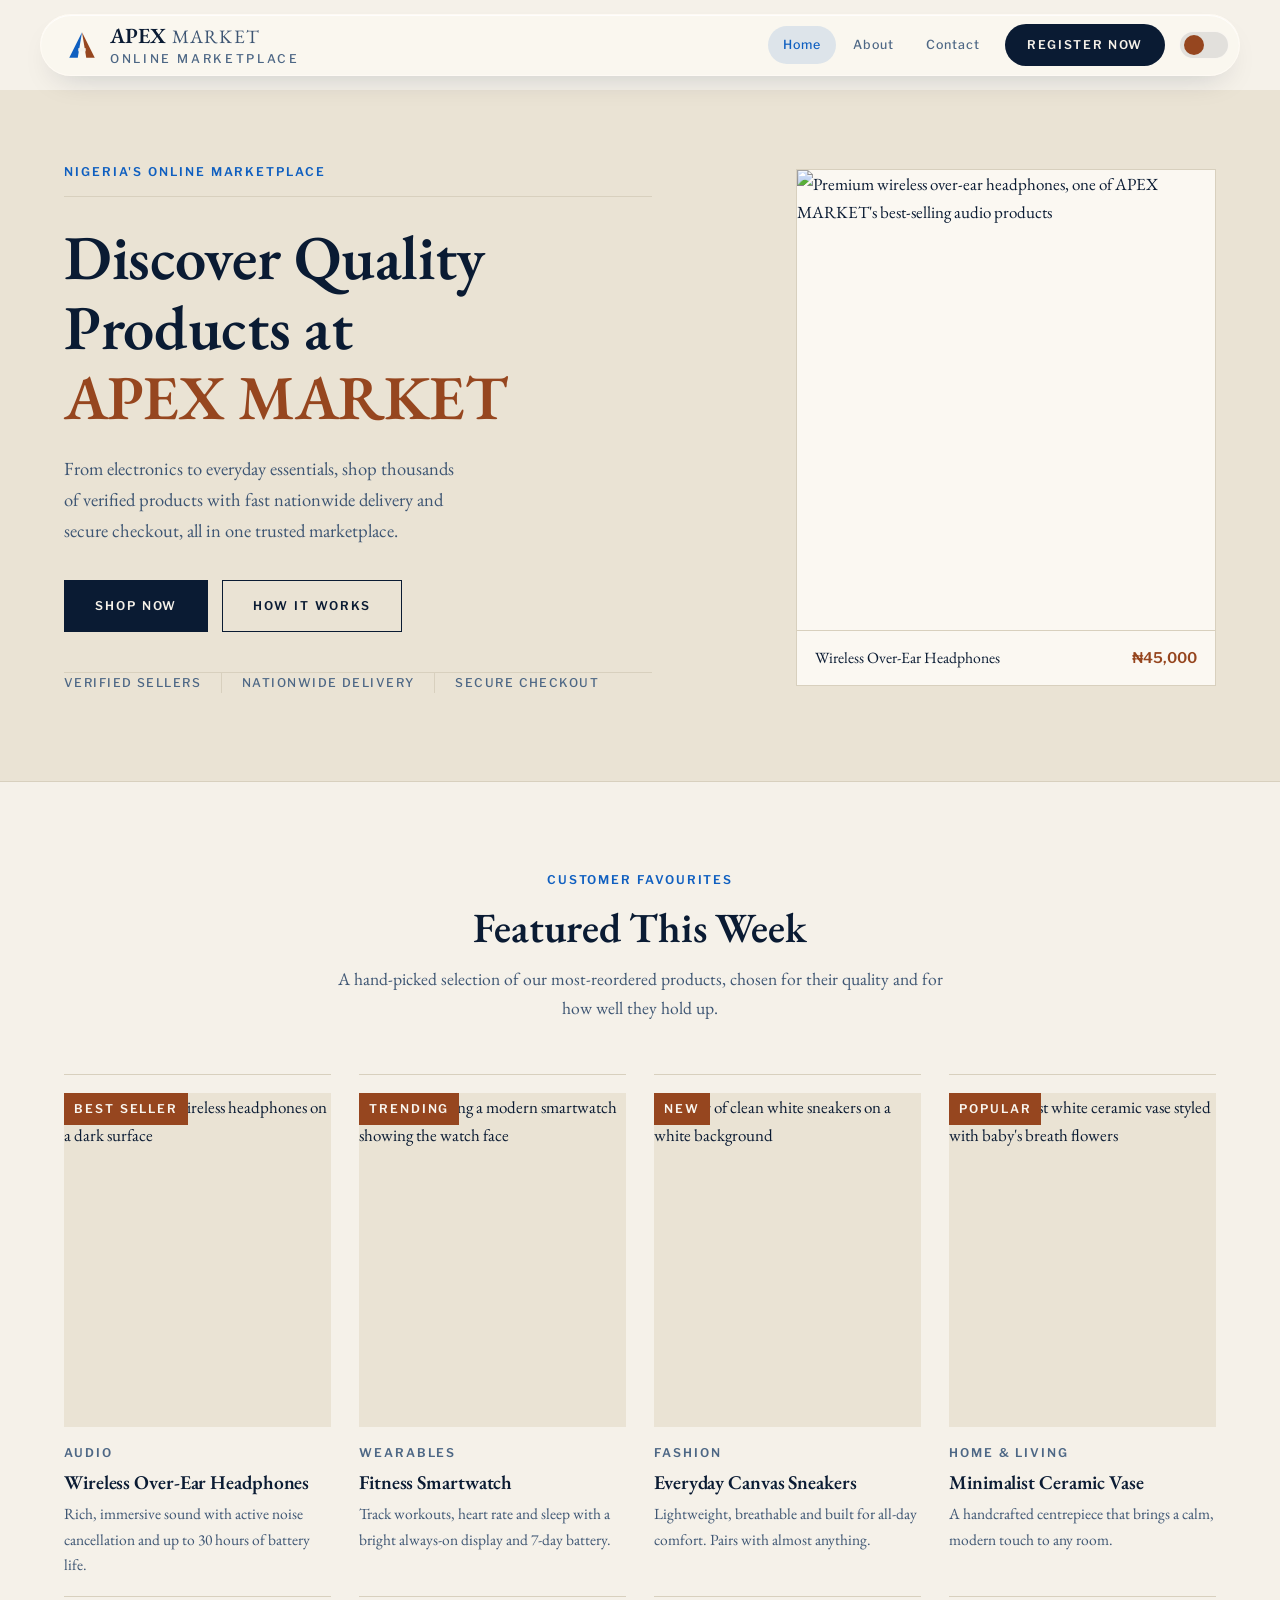
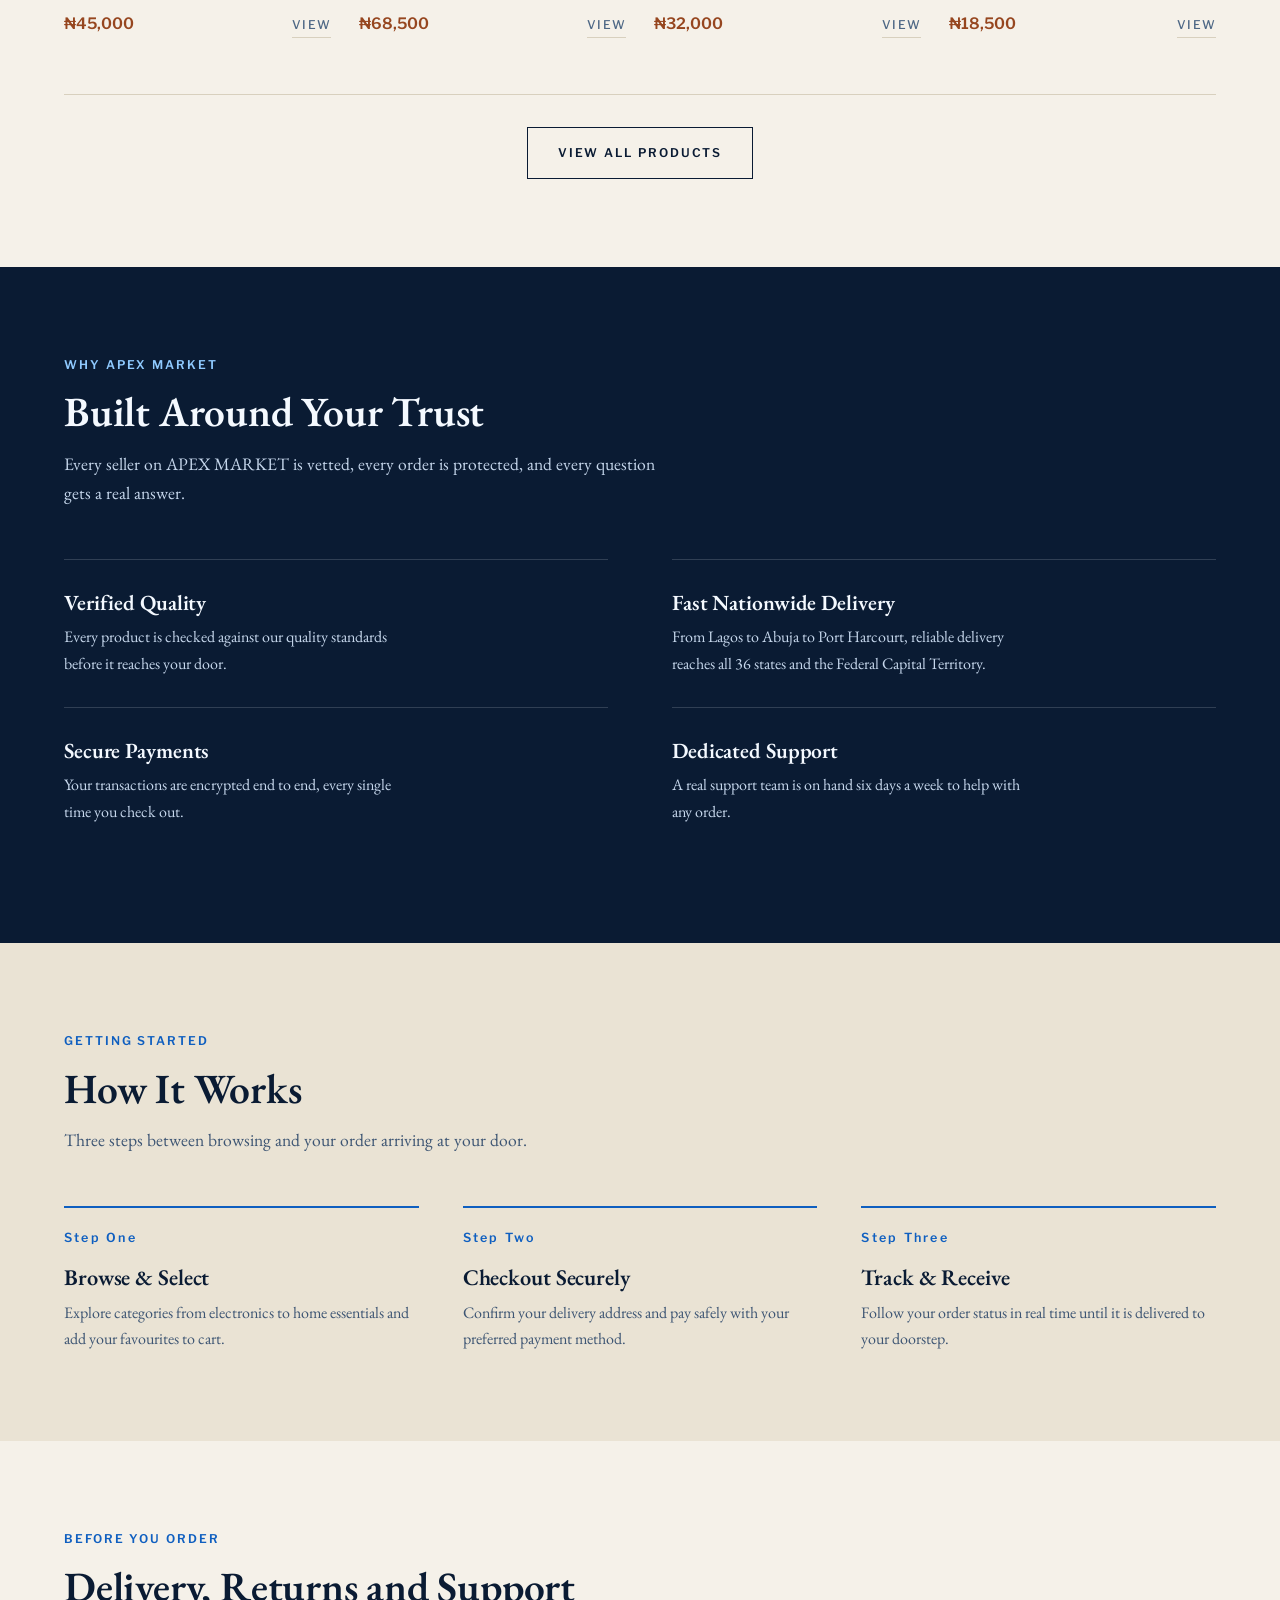
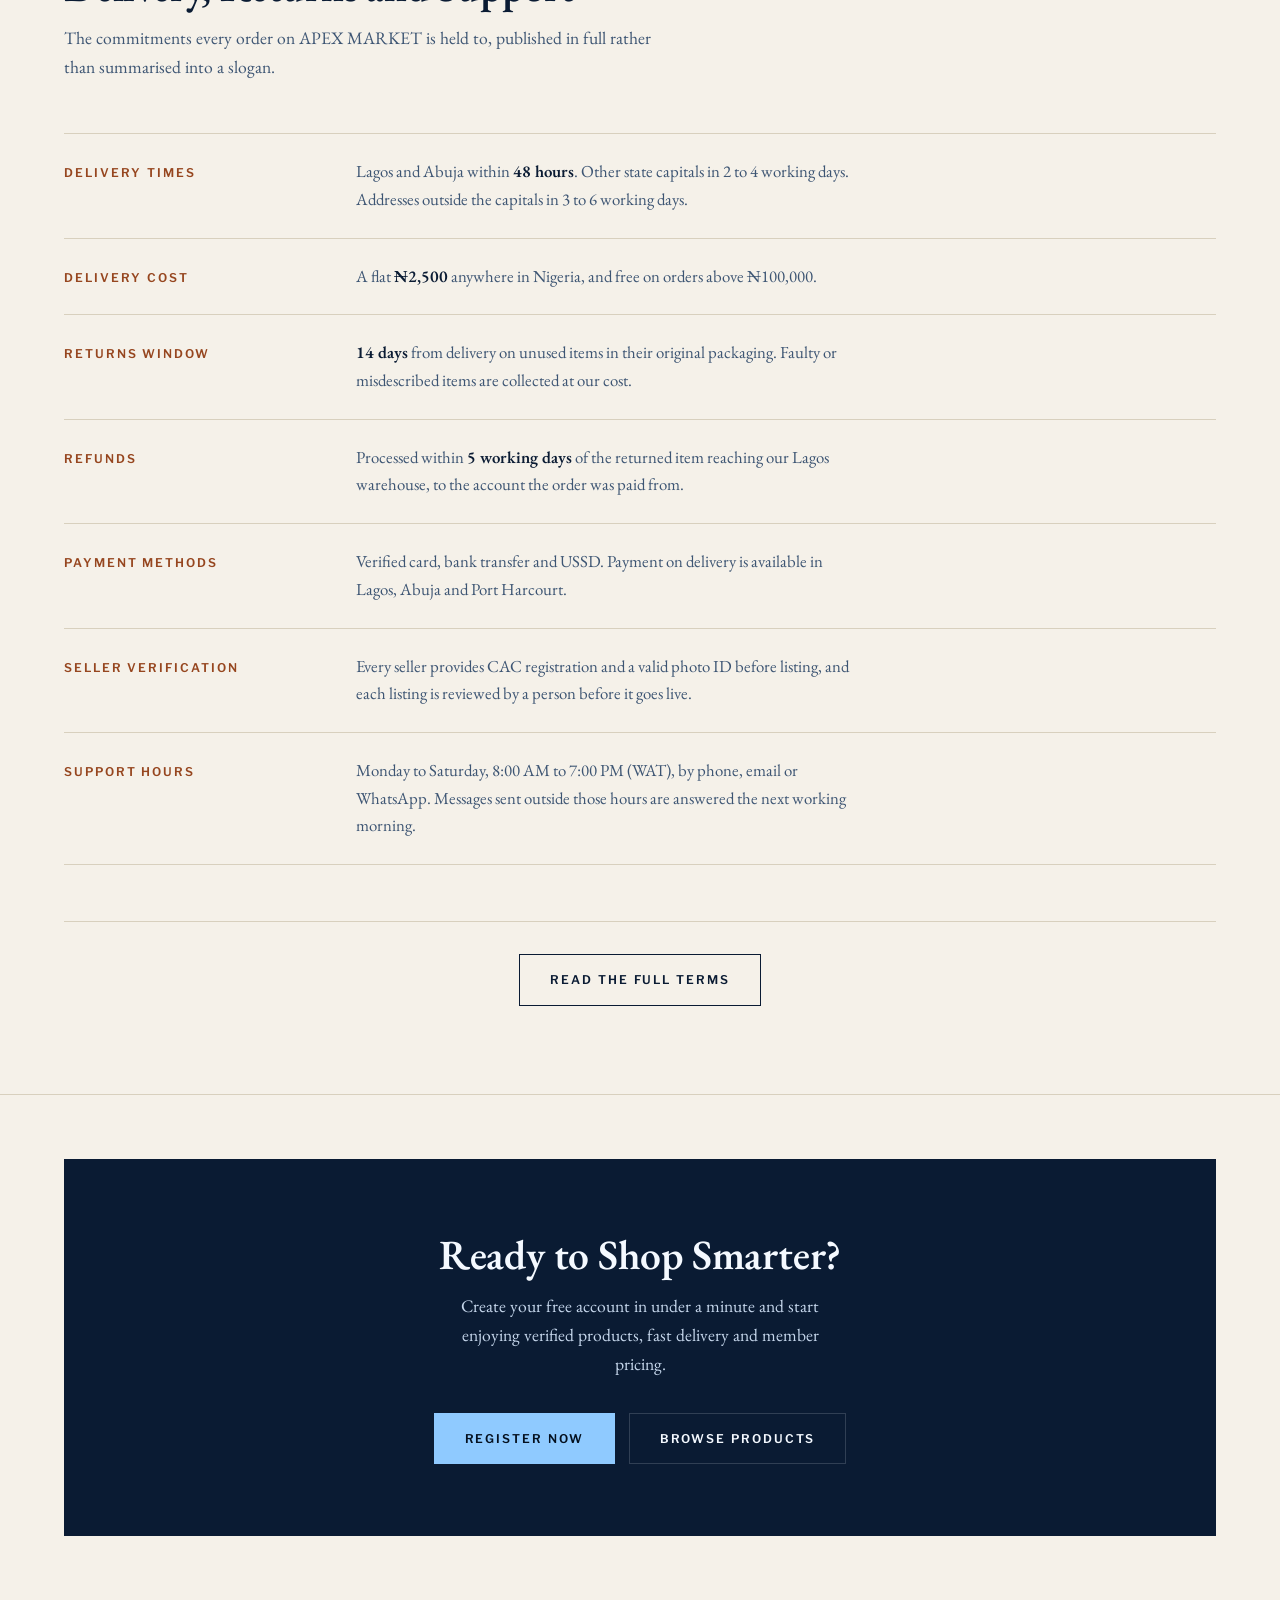
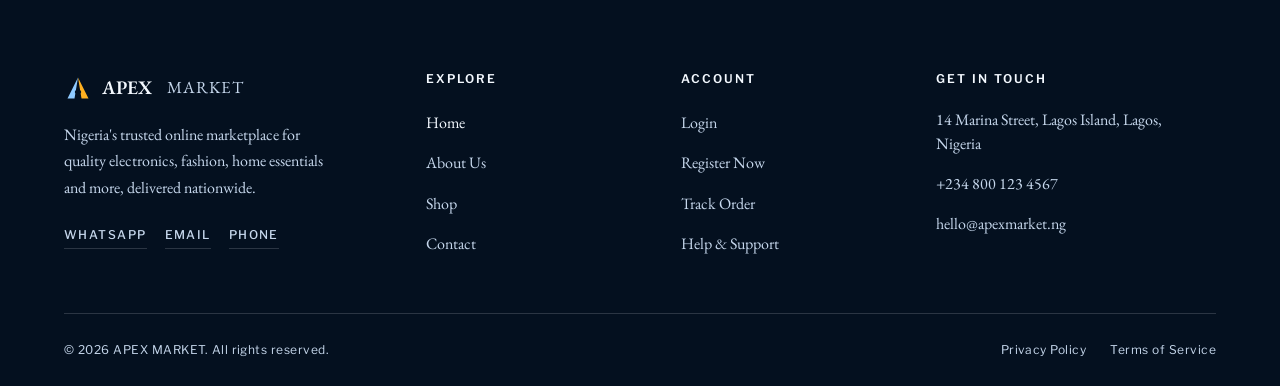
==== index.html @ 9a9a84a0 "Initial commit: APEX MARKET static site Nine HTML pages, one stylesheet, an SVG favicon and the craw" ====
<!DOCTYPE html>
<html lang="en-NG">
<head>
  <meta charset="UTF-8">
  <meta name="viewport" content="width=device-width, initial-scale=1.0">
  <title>APEX MARKET | Nigeria's Online Marketplace for Quality Products</title>
  <meta name="description" content="Shop electronics, fashion, home essentials and more at APEX MARKET. Verified sellers, secure checkout and fast nationwide delivery across Nigeria.">

  <!-- Canonical, social preview and theme colour.

       One production origin declared in one place, so a link shared from a
       search result, a redirect or a pasted URL all resolve to the same
       address instead of splitting the page into several. The preview card
       carries the hero photograph at the 1200x630 the card formats crop to;
       it is an Unsplash URL like every other image here, so it inherits the
       same hotlink dependency they do and should become a local branded
       asset before launch.

       The two theme-color tags give the browser chrome the same surface the
       page uses, keyed on appearance the way every colour token in the
       stylesheet is. Without them the chrome stays its default grey while
       the page goes navy, which is the one seam a light/dark site cannot
       paint over itself. -->
  <link rel="canonical" href="https://apexmarket.ng/">
  <meta property="og:type" content="website">
  <meta property="og:site_name" content="APEX MARKET">
  <meta property="og:locale" content="en_NG">
  <meta property="og:url" content="https://apexmarket.ng/">
  <meta property="og:title" content="APEX MARKET | Nigeria's Online Marketplace for Quality Products">
  <meta property="og:description" content="Shop electronics, fashion, home essentials and more at APEX MARKET. Verified sellers, secure checkout and fast nationwide delivery across Nigeria.">
  <meta property="og:image" content="https://images.unsplash.com/photo-1599669454699-248893623440?auto=format&fit=crop&w=1200&h=630&q=80">
  <meta property="og:image:width" content="1200">
  <meta property="og:image:height" content="630">
  <meta property="og:image:alt" content="Premium wireless over-ear headphones, one of APEX MARKET's best-selling audio products">
  <meta name="twitter:card" content="summary_large_image">
  <meta name="twitter:title" content="APEX MARKET | Nigeria's Online Marketplace for Quality Products">
  <meta name="twitter:description" content="Shop electronics, fashion, home essentials and more at APEX MARKET. Verified sellers, secure checkout and fast nationwide delivery across Nigeria.">
  <meta name="twitter:image" content="https://images.unsplash.com/photo-1599669454699-248893623440?auto=format&fit=crop&w=1200&h=630&q=80">
  <meta name="theme-color" content="#f5f1e9" media="(prefers-color-scheme: light)">
  <meta name="theme-color" content="#04101f" media="(prefers-color-scheme: dark)">

  <!-- Preconnect + Google Fonts: EB Garamond (headings and body),
       Libre Franklin (labels, buttons and figures). Two families only. -->
  <link rel="preconnect" href="https://fonts.googleapis.com">
  <link rel="preconnect" href="https://fonts.gstatic.com" crossorigin>
  <link href="https://fonts.googleapis.com/css2?family=EB+Garamond:wght@400;500;600&family=Libre+Franklin:wght@400;500;600&display=swap" rel="stylesheet">

  <!-- Favicon -->
  <link rel="icon" type="image/svg+xml" href="favicon.svg">

  <!-- Site stylesheet -->
  <link rel="stylesheet" href="style.css">
</head>
<body>

  <!-- ================= Header / Navigation Start ================= -->
  <header>
    <a class="skip-link" href="#main">Skip to main content</a>
    <nav class="navbar" aria-label="Primary navigation">
      <div class="navbar-container">

        <a href="index.html" class="navbar-brand" aria-label="APEX MARKET home">
          <svg class="logo-mark" width="34" height="34" viewBox="0 0 32 32" xmlns="http://www.w3.org/2000/svg" aria-hidden="true" focusable="false">
            <polygon class="logo-mark-a-left" points="16,4 4,28 12,28"/>
            <polygon class="logo-mark-a-right" points="16,4 28,28 20,28"/>
            <rect class="logo-mark-a-bar" x="12.5" y="19" width="7" height="3"/>
          </svg>
          <span class="navbar-brand-text"><span class="brand-word-apex">APEX</span><span class="brand-word-market">MARKET</span><small>Online Marketplace</small></span>
        </a>

        <!-- Mobile menu toggle: real checkbox stays keyboard-focusable; the
             label beneath only draws the icon and is hidden from assistive tech -->
        <input type="checkbox" id="nav-toggle" class="nav-toggle-input" aria-controls="navbar-menu" aria-label="Toggle navigation menu">
        <label for="nav-toggle" class="nav-toggle-label" aria-hidden="true">
          <span class="bar"></span><span class="bar"></span><span class="bar"></span>
        </label>

        <ul class="navbar-menu" id="navbar-menu" role="list">
          <li><a href="index.html" class="navbar-link" aria-current="page">Home</a></li>
          <li><a href="about.html" class="navbar-link">About</a></li>
          <li><a href="contact.html" class="navbar-link">Contact</a></li>
          <li><a href="register.html" class="navbar-link navbar-link-cta">Register Now</a></li>
        </ul>

        <!-- Light / dark switch. Same checkbox trick as the menu above and
             equally scriptless: the page follows the operating system until
             this is ticked, and ticking it takes the opposite appearance.
             There is no storage behind it, so the choice lasts for the page. -->
        <div class="theme-switch-wrap">
          <input type="checkbox" id="theme-switch" class="theme-switch-input" aria-label="Use the opposite of my system light or dark appearance">
          <label for="theme-switch" class="theme-switch" title="Light / dark appearance" aria-hidden="true"></label>
        </div>

      </div>
    </nav>
  </header>
  <!-- ================= Header / Navigation End ================= -->

  <main id="main">

    <!-- ================= Hero Section Start ================= -->
    <section class="hero-section">
      <div class="hero-container">

        <div class="hero-content">
          <span class="hero-eyebrow">Nigeria's Online Marketplace</span>

          <h1 class="hero-title">
            Discover Quality Products at <span class="accent">APEX MARKET</span>
          </h1>

          <p class="hero-subtitle">
            From electronics to everyday essentials, shop thousands of verified
            products with fast nationwide delivery and secure checkout, all in
            one trusted marketplace.
          </p>

          <div class="hero-actions">
            <a href="shop.html" class="btn btn-primary">Shop Now</a>
            <a href="#how-it-works" class="btn btn-secondary">How It Works</a>
          </div>

          <ul class="hero-trust" role="list">
            <li class="hero-trust-item">Verified Sellers</li>
            <li class="hero-trust-item">Nationwide Delivery</li>
            <li class="hero-trust-item">Secure Checkout</li>
          </ul>
        </div>

        <div class="hero-visual">
          <!-- One real product, captioned with what it is and what it costs,
               rather than a stack of floating badges quoting a rating we
               have no way of showing you. -->
          <figure class="hero-spotlight-card">
            <img referrerpolicy="no-referrer" fetchpriority="high" src="https://images.unsplash.com/photo-1599669454699-248893623440?auto=format&fit=crop&w=840&h=920&q=80" alt="Premium wireless over-ear headphones, one of APEX MARKET's best-selling audio products" width="840" height="920">
            <figcaption class="hero-spotlight-tag">
              Wireless Over-Ear Headphones <span>&#8358;45,000</span>
            </figcaption>
          </figure>
        </div>

      </div>
    </section>
    <!-- ================= Hero Section End ================= -->

    <!-- ================= Featured Products Section Start ================= -->
    <section class="section section-white" id="featured" aria-labelledby="featured-heading">
      <div class="container">

        <div class="section-header center">
          <span class="section-eyebrow">Customer Favourites</span>
          <h2 id="featured-heading" class="section-title">Featured This Week</h2>
          <p class="section-subtitle">A hand-picked selection of our most-reordered products, chosen for their quality and for how well they hold up.</p>
        </div>

        <div class="product-grid">

          <!-- Product: Headphones -->
          <article class="product-card">
            <div class="product-img-wrap">
              <span class="product-badge">Best Seller</span>
              <img referrerpolicy="no-referrer" class="product-img" src="https://images.unsplash.com/photo-1599669454699-248893623440?auto=format&fit=crop&w=700&h=875&q=80" alt="Black over-ear wireless headphones on a dark surface" loading="lazy" width="700" height="875">
            </div>
            <div class="product-body">
              <span class="product-category">Audio</span>
              <h3 class="product-title">Wireless Over-Ear Headphones</h3>
              <p class="product-desc">Rich, immersive sound with active noise cancellation and up to 30 hours of battery life.</p>
              <div class="product-footer">
                <span class="product-price">&#8358;45,000</span>
                <a href="shop.html#electronics" class="product-link">View</a>
              </div>
            </div>
          </article>

          <!-- Product: Smartwatch -->
          <article class="product-card">
            <div class="product-img-wrap">
              <span class="product-badge">Trending</span>
              <img referrerpolicy="no-referrer" class="product-img" src="https://images.unsplash.com/photo-1722153105551-cfea928e80de?auto=format&fit=crop&w=700&h=875&q=80" alt="Person wearing a modern smartwatch showing the watch face" loading="lazy" width="700" height="875">
            </div>
            <div class="product-body">
              <span class="product-category">Wearables</span>
              <h3 class="product-title">Fitness Smartwatch</h3>
              <p class="product-desc">Track workouts, heart rate and sleep with a bright always-on display and 7-day battery.</p>
              <div class="product-footer">
                <span class="product-price">&#8358;68,500</span>
                <a href="shop.html#electronics" class="product-link">View</a>
              </div>
            </div>
          </article>

          <!-- Product: Sneakers -->
          <article class="product-card">
            <div class="product-img-wrap">
              <span class="product-badge">New</span>
              <img referrerpolicy="no-referrer" class="product-img" src="https://images.unsplash.com/photo-1676379827610-c380c52db0c6?auto=format&fit=crop&w=700&h=875&q=80" alt="A pair of clean white sneakers on a white background" loading="lazy" width="700" height="875">
            </div>
            <div class="product-body">
              <span class="product-category">Fashion</span>
              <h3 class="product-title">Everyday Canvas Sneakers</h3>
              <p class="product-desc">Lightweight, breathable and built for all-day comfort. Pairs with almost anything.</p>
              <div class="product-footer">
                <span class="product-price">&#8358;32,000</span>
                <a href="shop.html#fashion" class="product-link">View</a>
              </div>
            </div>
          </article>

          <!-- Product: Home Decor -->
          <article class="product-card">
            <div class="product-img-wrap">
              <span class="product-badge">Popular</span>
              <img referrerpolicy="no-referrer" class="product-img" src="https://images.unsplash.com/photo-1578913685467-e5bd9fe17fb1?auto=format&fit=crop&w=700&h=875&q=80" alt="A minimalist white ceramic vase styled with baby's breath flowers" loading="lazy" width="700" height="875">
            </div>
            <div class="product-body">
              <span class="product-category">Home &amp; Living</span>
              <h3 class="product-title">Minimalist Ceramic Vase</h3>
              <p class="product-desc">A handcrafted centrepiece that brings a calm, modern touch to any room.</p>
              <div class="product-footer">
                <span class="product-price">&#8358;18,500</span>
                <a href="shop.html#home" class="product-link">View</a>
              </div>
            </div>
          </article>

        </div>

        <div class="products-footer-action">
          <a href="shop.html" class="btn btn-outline-dark">View All Products</a>
        </div>

      </div>
    </section>
    <!-- ================= Featured Products Section End ================= -->

    <!-- ================= Why Choose Us Section Start ================= -->
    <section class="section section-dark" aria-labelledby="why-heading">
      <div class="container">

        <div class="section-header">
          <span class="section-eyebrow">Why APEX MARKET</span>
          <h2 id="why-heading" class="section-title">Built Around Your Trust</h2>
          <p class="section-subtitle">Every seller on APEX MARKET is vetted, every order is protected, and every question gets a real answer.</p>
        </div>

        <div class="features-grid">

          <div class="feature-card">
            <h3 class="feature-title">Verified Quality</h3>
            <p class="feature-text">Every product is checked against our quality standards before it reaches your door.</p>
          </div>

          <div class="feature-card">
            <h3 class="feature-title">Fast Nationwide Delivery</h3>
            <p class="feature-text">From Lagos to Abuja to Port Harcourt, reliable delivery reaches all 36 states and the Federal Capital Territory.</p>
          </div>

          <div class="feature-card">
            <h3 class="feature-title">Secure Payments</h3>
            <p class="feature-text">Your transactions are encrypted end to end, every single time you check out.</p>
          </div>

          <div class="feature-card">
            <h3 class="feature-title">Dedicated Support</h3>
            <p class="feature-text">A real support team is on hand six days a week to help with any order.</p>
          </div>

        </div>

      </div>
    </section>
    <!-- ================= Why Choose Us Section End ================= -->

    <!-- ================= How It Works Section Start ================= -->
    <section class="section section-light" id="how-it-works" aria-labelledby="how-heading">
      <div class="container">

        <div class="section-header">
          <span class="section-eyebrow">Getting Started</span>
          <h2 id="how-heading" class="section-title">How It Works</h2>
          <p class="section-subtitle">Three steps between browsing and your order arriving at your door.</p>
        </div>

        <ol class="process-list">
          <li class="process-step">
            <span class="process-number">Step One</span>
            <h3 class="process-title">Browse &amp; Select</h3>
            <p class="process-text">Explore categories from electronics to home essentials and add your favourites to cart.</p>
          </li>
          <li class="process-step">
            <span class="process-number">Step Two</span>
            <h3 class="process-title">Checkout Securely</h3>
            <p class="process-text">Confirm your delivery address and pay safely with your preferred payment method.</p>
          </li>
          <li class="process-step">
            <span class="process-number">Step Three</span>
            <h3 class="process-title">Track &amp; Receive</h3>
            <p class="process-text">Follow your order status in real time until it is delivered to your doorstep.</p>
          </li>
        </ol>

      </div>
    </section>
    <!-- ================= How It Works Section End ================= -->

    <!-- ================= Terms of Shopping Section Start =================
         This block replaced a row of testimonial cards. Three invented
         shoppers awarding five stars each proves nothing; a published
         delivery window and returns period can be held against us. -->
    <section class="section section-white" aria-labelledby="terms-heading">
      <div class="container">

        <div class="section-header">
          <span class="section-eyebrow">Before You Order</span>
          <h2 id="terms-heading" class="section-title">Delivery, Returns and Support</h2>
          <p class="section-subtitle">The commitments every order on APEX MARKET is held to, published in full rather than summarised into a slogan.</p>
        </div>

        <dl class="spec-list">

          <div class="spec-row">
            <dt class="spec-term">Delivery Times</dt>
            <dd class="spec-desc">Lagos and Abuja within <strong>48 hours</strong>. Other state capitals in 2 to 4 working days. Addresses outside the capitals in 3 to 6 working days.</dd>
          </div>

          <div class="spec-row">
            <dt class="spec-term">Delivery Cost</dt>
            <dd class="spec-desc">A flat <strong>&#8358;2,500</strong> anywhere in Nigeria, and free on orders above &#8358;100,000.</dd>
          </div>

          <div class="spec-row">
            <dt class="spec-term">Returns Window</dt>
            <dd class="spec-desc"><strong>14 days</strong> from delivery on unused items in their original packaging. Faulty or misdescribed items are collected at our cost.</dd>
          </div>

          <div class="spec-row">
            <dt class="spec-term">Refunds</dt>
            <dd class="spec-desc">Processed within <strong>5 working days</strong> of the returned item reaching our Lagos warehouse, to the account the order was paid from.</dd>
          </div>

          <div class="spec-row">
            <dt class="spec-term">Payment Methods</dt>
            <dd class="spec-desc">Verified card, bank transfer and USSD. Payment on delivery is available in Lagos, Abuja and Port Harcourt.</dd>
          </div>

          <div class="spec-row">
            <dt class="spec-term">Seller Verification</dt>
            <dd class="spec-desc">Every seller provides CAC registration and a valid photo ID before listing, and each listing is reviewed by a person before it goes live.</dd>
          </div>

          <div class="spec-row">
            <dt class="spec-term">Support Hours</dt>
            <dd class="spec-desc">Monday to Saturday, 8:00 AM to 7:00 PM (WAT), by phone, email or WhatsApp. Messages sent outside those hours are answered the next working morning.</dd>
          </div>

        </dl>

        <div class="products-footer-action">
          <a href="terms.html" class="btn btn-outline-dark">Read the Full Terms</a>
        </div>

      </div>
    </section>
    <!-- ================= Terms of Shopping Section End ================= -->

    <!-- ================= CTA Banner Section Start ================= -->
    <section class="section section-white section-tight">
      <div class="container">
        <div class="cta-banner">
          <h2>Ready to Shop Smarter?</h2>
          <p>Create your free account in under a minute and start enjoying verified products, fast delivery and member pricing.</p>
          <div class="cta-banner-actions">
            <a href="register.html" class="btn btn-primary">Register Now</a>
            <a href="shop.html" class="btn btn-secondary">Browse Products</a>
          </div>
        </div>
      </div>
    </section>
    <!-- ================= CTA Banner Section End ================= -->

  </main>

  <!-- ================= Footer Start ================= -->
  <footer class="footer">
    <div class="container">
      <div class="footer-grid">

        <div>
          <a href="index.html" class="footer-brand" aria-label="APEX MARKET home">
            <svg class="logo-mark" width="28" height="28" viewBox="0 0 32 32" xmlns="http://www.w3.org/2000/svg" aria-hidden="true" focusable="false">
              <polygon class="logo-mark-a-left" points="16,4 4,28 12,28"/>
              <polygon class="logo-mark-a-right" points="16,4 28,28 20,28"/>
              <rect class="logo-mark-a-bar" x="12.5" y="19" width="7" height="3"/>
            </svg>
            <span class="brand-word-apex">APEX</span><span class="brand-word-market">MARKET</span>
          </a>
          <p class="footer-desc">Nigeria's trusted online marketplace for quality electronics, fashion, home essentials and more, delivered nationwide.</p>
          <!-- The three channels the Terms page already names - phone, email
               and WhatsApp - each pointing at something that answers. What
               stood here was four social accounts that do not exist, linked
               to "#" on all seven pages. -->
          <nav class="footer-social" aria-label="Ways to reach us">
            <a href="https://wa.me/2348001234567" class="footer-social-link">WhatsApp</a>
            <a href="mailto:hello@apexmarket.ng" class="footer-social-link">Email</a>
            <a href="tel:+2348001234567" class="footer-social-link">Phone</a>
          </nav>
        </div>

        <nav aria-label="Footer navigation">
          <h3 class="footer-heading">Explore</h3>
          <ul class="footer-links" role="list">
            <li><a href="index.html" class="footer-link" aria-current="page">Home</a></li>
            <li><a href="about.html" class="footer-link">About Us</a></li>
            <li><a href="shop.html" class="footer-link">Shop</a></li>
            <li><a href="contact.html" class="footer-link">Contact</a></li>
          </ul>
        </nav>

        <nav aria-label="Account navigation">
          <h3 class="footer-heading">Account</h3>
          <ul class="footer-links" role="list">
            <li><a href="login.html" class="footer-link">Login</a></li>
            <li><a href="register.html" class="footer-link">Register Now</a></li>
            <li><a href="contact.html" class="footer-link">Track Order</a></li>
            <li><a href="contact.html" class="footer-link">Help &amp; Support</a></li>
          </ul>
        </nav>

        <div>
          <h3 class="footer-heading">Get in Touch</h3>
          <address class="footer-contact-item">14 Marina Street, Lagos Island, Lagos, Nigeria</address>
          <div class="footer-contact-item"><a href="tel:+2348001234567">+234 800 123 4567</a></div>
          <div class="footer-contact-item"><a href="mailto:hello@apexmarket.ng">hello@apexmarket.ng</a></div>
        </div>

      </div>

      <div class="footer-bottom">
        <p>&copy; 2026 APEX MARKET. All rights reserved.</p>
        <div class="footer-bottom-links">
          <a href="privacy.html">Privacy Policy</a>
          <a href="terms.html">Terms of Service</a>
        </div>
      </div>
    </div>
  </footer>
  <!-- ================= Footer End ================= -->

</body>
</html>
---- style.css ----
/* ==========================================================================
   APEX MARKET — MAIN STYLESHEET
   ==========================================================================
   A print-catalogue treatment of an online marketplace, now in two
   appearances. Plain HTML and CSS: there is no JavaScript anywhere in this
   project, including the navigation menu and the light/dark switch.

   The house rules this file follows, and the reasoning behind each:

   · Two appearances, one set of tokens. Every colour is written once, as
     light-dark(light value, dark value), and read from :root. The page
     follows the operating system by default; the switch in the navbar
     flips it to the opposite using :has(), with no script and no storage,
     which is why the choice lasts for the page rather than the visit.
   · Colour carries meaning, not decoration. Blue is interactive — links,
     eyebrows, focus, form states. Clay and gold mark money and figures.
     Navy is structure. Nothing is coloured only to be colourful, which is
     the difference between a palette and a rainbow.
   · Flat colour. No gradients, no radial "glow" blooms, no glowing
     shadows. Depth comes from hairline rules and from bands of background
     colour, the way it does on a printed page.
   · Square corners, with one deliberate exception: the navigation bar is a
     floating translucent pill. It is the only full radius and the only
     backdrop blur in the file, and it sits on the control surface rather
     than in the content.
   · Two typefaces, no monospace. EB Garamond carries headings and body;
     Libre Franklin (a Franklin Gothic revival) carries labels, buttons and
     figures. A coder's monospace on a shopping price is costume.
   · Hover changes colour, never geometry. Nothing lifts, scales or floats.
   · Never #ffffff, never #000000. Paper has a temperature, and so does a
     dark room.

   TABLE OF CONTENTS
   1.  Design Tokens (palette, light/dark theme, type, layout)
   2.  CSS Reset / Base Elements
   3.  Accessibility Helpers (skip link, focus states, sr-only)
   4.  Layout Utilities (container, section bands)
   5.  Shared Typographic Devices (tracked labels, rules)
   6.  Buttons
   7.  Navbar (glass pill, CSS-only mobile menu, theme switch)
   8.  Hero (home page)
   9.  Section Headers
   10. Product Grid (catalogue entries)
   11. Reasons List ("Why APEX MARKET")
   12. Numbered Process ("How it works")
   13. Specification List (delivery / returns / support facts)
   14. CTA Block
   15. Footer
   16. About Page Components
   17. Contact Page Components
   18. Login / Auth Page Components
   19. Shop Page Components
   20. Legal Pages (privacy, terms)
   21. Responsive Media Queries
   22. Reduced Motion
   ========================================================================== */


/* ==========================================================================
   1. DESIGN TOKENS
   ========================================================================== */
:root {

  /* --- Raw palette -------------------------------------------------------
     Two families. The blue family is the brand's own, carried over from
     the earlier build of this site; the warm family is the paper and clay
     this version introduced. Light uses warm ground with blue and clay
     marks; dark uses the blue family's deepest navy as the ground, so the
     two appearances are the same palette seen from opposite ends.

     Only the two names below survive here. The other sixteen were declared
     and then never read: every semantic token underneath wrote the same hex
     out longhand instead of pointing at them, so editing --sky-700 changed
     precisely nothing on screen. A palette that does not drive anything is
     worse than no palette, because the next person to edit it believes it
     does. The semantic tokens are the source of truth now.   --- */

  --navy-900: #0a1b33;
  --navy-950: #04101f;

  /* --- Theme -------------------------------------------------------------
     color-scheme: light dark tells the browser to follow the system for
     form controls and scrollbars, and it is also what light-dark() reads
     to decide which of its two values to return. Flipping that one
     property (see the switch rules below) flips every token at once. --- */
  color-scheme: light dark;

  /* Grounds */
  --surface:             light-dark(#f5f1e9, #04101f);  /* page                   */
  --surface-alt:         light-dark(#eae3d4, #0a1b33);  /* banded section         */
  --surface-raised:      light-dark(#fbf8f2, #0d2240);  /* cards, forms, panels   */
  --surface-invert:      light-dark(#0a1b33, #12294a);  /* the dark band          */
  --surface-invert-deep: light-dark(#04101f, #020a14);  /* footer                 */

  /* Ink on the page grounds */
  --ink:      light-dark(#0a1b33, #f4f9ff);   /* headings, strong text   */
  --ink-soft: light-dark(#3d5573, #b9cce4);   /* body copy               */
  --ink-mute: light-dark(#4d6785, #8aa3c2);   /* meta, captions, labels  */

  /* Ink on the inverted grounds. These read on navy in either appearance,
     so they are the same in both and are written without light-dark(). */
  --on-invert:      #f4f9ff;
  --on-invert-soft: #c6d7ec;

  /* Rules */
  --rule:        light-dark(#d8d0be, rgba(148, 183, 224, 0.22));
  --rule-invert: rgba(244, 249, 255, 0.16);

  /* Accents. Blue is the interactive colour; clay and gold are the
     commercial ones — prices, figures, numerals. */
  --accent:                 light-dark(#0f5fc0, #8fcaff);
  --accent-strong:          light-dark(#0a4691, #cfe6ff);
  --accent-on-invert:       #8fcaff;
  --accent-on-invert-strong:#cfe6ff;
  --warm:                   light-dark(#96461f, #ffb020);
  --warm-on-invert:         #ffb020;

  /* Filled controls */
  --fill:      light-dark(#0a1b33, #2f9bff);
  --fill-hover:light-dark(#12294a, #55b1ff);
  --on-fill:   light-dark(#f5f1e9, #04101f);

  /* Catalogue badge — clay with light type by day, gold with dark type by
     night, because a gold chip needs dark type to stay readable. */
  --badge-bg:  light-dark(#96461f, #ffb020);
  --badge-ink: light-dark(#f9f6f0, #04101f);

  /* Glass, used by the navbar pill only (the mobile panel below takes an
     opaque --surface-raised and borrows nothing but this edge and shadow).
     The page scrolls underneath the pill, so whatever is behind it at any
     moment sets the real contrast of the nav text.

     0.88 was already an improvement on the 0.62 this started at, but it
     still let 12% of the backdrop through, and 12% of a white product
     photo is enough to matter: the muted nav ink composited to 4.30:1 in
     the dark appearance and 4.16:1 in the light one, both under the 4.5:1
     that 12px text needs. 0.94 cuts the bleed to 6% and carries every
     on-glass colour - muted ink, the brand descriptor, and the accent on
     the current page's pill - clear of 4.5:1 against a pure white or
     pure black backdrop, which is the worst case there is rather than a
     likely one. The blur and the saturate both survive; they are simply
     doing their work through a narrower opening. */
  --glass:        light-dark(rgba(250, 247, 240, 0.94), rgba(13, 34, 60, 0.94));
  --glass-edge:   light-dark(rgba(255, 252, 246, 0.80), rgba(143, 202, 255, 0.20));
  --glass-sheen:  light-dark(rgba(255, 255, 255, 0.85), rgba(255, 255, 255, 0.08));
  --glass-shadow: light-dark(rgba(10, 27, 51, 0.22), rgba(0, 0, 0, 0.55));
  --nav-active:   light-dark(rgba(15, 95, 192, 0.12), rgba(143, 202, 255, 0.16));

  /* Theme switch: the knob sits left in the light appearance and right in
     the dark one. Its colour is a token like any other; its position is not
     — light-dark() resolves only <color>, so the offset is set by the same
     :has() rules that drive color-scheme (see below the switch styles). */
  --switch-track: light-dark(rgba(10, 27, 51, 0.10), rgba(143, 202, 255, 0.16));
  --switch-knob:  light-dark(#96461f, #dcecff);

  /* Focus */
  --focus-ring:        light-dark(#0f5fc0, #8fcaff);
  --focus-ring-invert: #8fcaff;

  /* --- Typography --------------------------------------------------------
     EB Garamond does the reading; Libre Franklin does the labelling.
     Nothing else. Weight, size and tracking carry the hierarchy that a
     third or fourth family would otherwise be hired to carry.

     Nothing in this file sits below 0.75rem / 12px. Twenty-four rules
     used to, most of them at 0.70rem, and the ones that hurt were the
     tracked uppercase labels: letter-spacing pulls the strokes apart at
     exactly the size they can least afford it, and a 0.22em descriptor
     at 11px is a row of initials rather than a word. The floor is a
     floor, not a suggestion. Weight and tracking already carry the
     hierarchy those missing pixels were being asked to carry, so the
     whole cost of the change is a few pixels of label width.        --- */
  --font-serif: 'EB Garamond', Garamond, Georgia, serif;
  --font-sans:  'Libre Franklin', 'Helvetica Neue', Helvetica, Arial, sans-serif;

  /* --- Motion ------------------------------------------------------------
     One duration, one easing, colour properties only.                 --- */
  --transition: 0.15s ease;

  /* --- Layout ------------------------------------------------------------*/
  --container-width: 1200px;
  --header-height: 90px;   /* 14px + 62px pill + 14px */
}

/* The manual override. Unchecked, the page follows the system; checked, it
   takes the opposite appearance — which is the only behaviour a single
   checkbox can offer, and the only one anybody actually wants from it.
   Written against :root rather than body so the browser canvas, the
   scrollbars and the form controls change with the rest. */
:root:has(.theme-switch-input:checked) { color-scheme: dark; }

@media (prefers-color-scheme: dark) {
  :root:has(.theme-switch-input:checked) { color-scheme: light; }
}

/* Browsers without light-dark() would otherwise get no colour at all, so
   the light appearance is restored here as plain values. Anything this old
   does not support :has() either, which is exactly right: it gets the
   light page with no switch rather than a broken one. */
@supports not (color: light-dark(#000, #fff)) {
  :root {
    --surface: #f5f1e9;      --surface-alt: #eae3d4;
    --surface-raised: #fbf8f2;
    --surface-invert: #0a1b33; --surface-invert-deep: #04101f;
    --ink: #0a1b33;          --ink-soft: #3d5573;      --ink-mute: #4d6785;
    --rule: #d8d0be;
    --accent: #0f5fc0;       --accent-strong: #0a4691;
    --warm: #96461f;
    --fill: #0a1b33;         --fill-hover: #12294a;    --on-fill: #f5f1e9;
    --badge-bg: #96461f;     --badge-ink: #f9f6f0;
    --glass: rgba(250, 247, 240, 0.94);
    --glass-edge: rgba(255, 252, 246, 0.80);
    --glass-sheen: rgba(255, 255, 255, 0.85);
    --glass-shadow: rgba(10, 27, 51, 0.22);
    --nav-active: rgba(15, 95, 192, 0.12);
    --switch-track: rgba(10, 27, 51, 0.10);
    --switch-knob: #96461f;
    --focus-ring: #0f5fc0;
  }
}


/* ==========================================================================
   2. CSS RESET / BASE ELEMENTS
   ========================================================================== */
*, *::before, *::after { box-sizing: border-box; }

html {
  scroll-behavior: smooth;
  scroll-padding-top: calc(var(--header-height) + 16px);
  background-color: var(--surface);
}

body, h1, h2, h3, h4, p, figure, blockquote, dl, dd, ul, ol {
  margin: 0;
}

/* Removing the bullets is a design decision; losing the list is not. Safari
   with VoiceOver stops announcing "list, 4 items" once list-style is none,
   so every <ul> carrying a class here also carries role="list" in the HTML
   to put the semantics back. */
ul[class], ol[class] { list-style: none; padding: 0; }

img, picture, svg { display: block; max-width: 100%; }

input, button, textarea, select { font: inherit; color: inherit; }

button { cursor: pointer; }

a { color: inherit; text-decoration: none; }

/* <address> is the correct element for the office address in the footer and
   on the contact page; the browser's default italic is not wanted there. */
address { font-style: normal; }

body {
  font-family: var(--font-serif);
  background-color: var(--surface);
  color: var(--ink);
  font-size: 1.0625rem;
  line-height: 1.65;
  -webkit-font-smoothing: antialiased;
}

h1, h2, h3, h4 {
  font-family: var(--font-serif);
  color: var(--ink);
  line-height: 1.12;
  font-weight: 600;
  letter-spacing: -0.005em;
}

h1 { font-size: clamp(2.5rem, 5.2vw, 3.9rem); }
h2 { font-size: clamp(1.95rem, 3.4vw, 2.6rem); }
h3 { font-size: 1.3rem; }

p { color: var(--ink-soft); }

/* Inline links inside running prose take the interactive blue and a real
   underline, set off the baseline rather than hugging it. */
.legal-content a {
  color: var(--accent);
  text-decoration: underline;
  text-underline-offset: 3px;
  text-decoration-thickness: 1px;
}
.legal-content a:hover { color: var(--accent-strong); }


/* ==========================================================================
   3. ACCESSIBILITY HELPERS
   ========================================================================== */

/* Visually hide content but keep it available to screen readers */
.sr-only {
  position: absolute;
  width: 1px; height: 1px;
  padding: 0; margin: -1px;
  overflow: hidden;
  clip: rect(0, 0, 0, 0);
  white-space: nowrap;
  border: 0;
}

/* Skip-to-content link: hidden until keyboard-focused */
.skip-link {
  position: absolute;
  top: -100px;
  left: 16px;
  z-index: 1000;
  background: var(--fill);
  color: var(--on-fill);
  font-family: var(--font-sans);
  font-size: 0.78rem;
  font-weight: 600;
  letter-spacing: 0.1em;
  text-transform: uppercase;
  padding: 12px 20px;
  transition: top var(--transition);
}
.skip-link:focus { top: 16px; }

/* One focus ring for the whole site. Square, like everything else. */
a:focus-visible,
button:focus-visible,
input:focus-visible,
textarea:focus-visible,
.chip:focus-visible,
.nav-toggle-input:focus-visible + .nav-toggle-label,
.theme-switch-input:focus-visible + .theme-switch {
  outline: 2px solid var(--focus-ring);
  outline-offset: 3px;
}
/* On navy grounds the page ring can be too dark; the sky blue is not. */
.section-dark a:focus-visible,
.cta-banner a:focus-visible,
.footer a:focus-visible,
.shop-hero a:focus-visible,
.page-hero a:focus-visible,
.contact-info-card a:focus-visible {
  outline-color: var(--focus-ring-invert);
}


/* ==========================================================================
   4. LAYOUT UTILITIES
   ========================================================================== */
.container {
  width: 100%;
  max-width: var(--container-width);
  margin-inline: auto;
  padding-inline: 24px;
}

.section { padding-block: 88px; }
.section-tight { padding-block: 64px; }

/* The three grounds. Class names are unchanged from the previous build so
   the markup did not have to be rewritten around them; what each one means
   has changed. "White" is now the page ground, "light" the banded one, and
   both of them follow the appearance the reader is in. */
.section-white { background: var(--surface); }
.section-light { background: var(--surface-alt); }
.section-dark  { background: var(--surface-invert); }

.section-dark h2,
.section-dark h3 { color: var(--on-invert); }
.section-dark p  { color: var(--on-invert-soft); }

/* Consecutive paper sections would run together without a seam. */
.section-white + .section-white { border-top: 1px solid var(--rule); }


/* ==========================================================================
   5. SHARED TYPOGRAPHIC DEVICES
   Small tracked capitals in the sans face are the workhorse label of this
   design: they mark eyebrows, categories, table terms and figure captions.
   Every one of them is this same specimen at a different colour.
   ========================================================================== */
.hero-eyebrow,
.section-eyebrow,
.page-hero-eyebrow,
.product-category,
.product-badge,
.stat-label,
.spec-term,
.mv-label,
.contact-info-label,
.map-fallback-label,
.map-caption,
.footer-heading,
.btn,
.chip,
.legal-meta {
  font-family: var(--font-sans);
  font-weight: 600;
  letter-spacing: 0.16em;
  text-transform: uppercase;
}

/* Figures — prices, statistics, phone numbers — are set in the sans face
   with tabular figures so columns of them line up. */
.product-price,
.stat-number,
.process-number,
.hero-spotlight-tag span {
  font-family: var(--font-sans);
  font-variant-numeric: tabular-nums;
  font-feature-settings: "tnum" 1;
}


/* ==========================================================================
   6. BUTTONS
   Square, bordered, tracked capitals. The primary is a filled block of
   ink by day and of brand blue by night; the secondary is the same block
   drawn as an outline.
   ========================================================================== */
.btn {
  display: inline-flex;
  align-items: center;
  justify-content: center;
  padding: 15px 30px;
  font-size: 0.75rem;
  border: 1px solid transparent;
  transition: background-color var(--transition), color var(--transition), border-color var(--transition);
  white-space: nowrap;
}

.btn-primary {
  background: var(--fill);
  color: var(--on-fill);
  border-color: var(--fill);
}
.btn-primary:hover { background: var(--fill-hover); border-color: var(--fill-hover); }

.btn-secondary,
.btn-outline-dark {
  background: transparent;
  color: var(--ink);
  border-color: var(--ink);
}
.btn-secondary:hover,
.btn-outline-dark:hover { background: var(--ink); color: var(--surface); }

.btn-block { width: 100%; }

/* Inside the navy CTA block the light/dark relationship inverts, and the
   filled button takes the sky blue rather than the page fill so it stays
   the brightest thing in the block in either appearance. */
.cta-banner .btn-primary {
  background: var(--accent-on-invert);
  color: var(--navy-950);
  border-color: var(--accent-on-invert);
}
.cta-banner .btn-primary:hover {
  background: var(--accent-on-invert-strong);
  border-color: var(--accent-on-invert-strong);
}

.cta-banner .btn-secondary {
  color: var(--on-invert);
  border-color: var(--rule-invert);
}
.cta-banner .btn-secondary:hover {
  background: var(--on-invert);
  color: var(--navy-900);
  border-color: var(--on-invert);
}


/* ==========================================================================
   7. NAVBAR
   A floating pill that the page scrolls underneath. The header keeps its
   height in the flow, so nothing hides behind the bar, and it passes
   pointer events through everywhere except the pill itself.
   ========================================================================== */
header {
  position: sticky;
  top: 0;
  z-index: 500;
  padding: 14px 24px;
  /* The header keeps its full width so the pill can centre inside it, but
     only the pill and the skip link should catch the pointer; everywhere
     else the page underneath stays clickable. */
  pointer-events: none;
}
.skip-link,
.navbar-container { pointer-events: auto; }

.navbar-container {
  position: relative;
  width: 100%;
  max-width: var(--container-width);
  margin-inline: auto;
  height: 62px;
  /* The left padding is 24px because .container's padding-inline is 24px, and
     that is the whole reason for the number.

     Once the viewport is at least 1248px the pill's left edge and .container's
     left edge are the same x: the pill is 1200px centred inside a header whose
     content box is vw-48, which puts it at 24 + (vw-48-1200)/2, and that
     reduces to (vw-1200)/2, which is exactly where the 1200px container
     starts. Two boxes with the same left edge need the same inside padding for
     their contents to line up, so the logo now sits on the same vertical as
     every headline and paragraph below it. At 18px it sat 6px to their left.

     Between 721px and 1247px the two edges genuinely diverge - the pill is
     inset 24px by the header's padding while the container spans the full
     width and holds its 24px inside - so in that band the logo is 24px right
     of the text. Padding alone cannot close both cases, and the alternatives
     both cost more than the misalignment: dropping the header's inline
     padding lets the pill run to the screen edge, and shrinking the pill to
     1152px fixes the edges only by putting the logo hard against its border.
     The 1200px layout is drawn for wide screens, so the wide case is the one
     that gets to be exact. */
  padding: 0 10px 0 24px;
  display: flex;
  align-items: center;
  justify-content: space-between;
  gap: 14px;
  border-radius: 999px;
  border: 1px solid var(--glass-edge);
  background: var(--glass);
  -webkit-backdrop-filter: blur(16px) saturate(150%);
  backdrop-filter: blur(16px) saturate(150%);
  box-shadow:
    inset 0 1px 0 var(--glass-sheen),
    0 14px 32px -16px var(--glass-shadow);
}

/* Brand / logo -------------------------------------------------------- */
.navbar-brand {
  display: inline-flex;
  align-items: center;
  gap: 11px;
  font-family: var(--font-serif);
  font-weight: 600;
  font-size: 1.35rem;
  color: var(--ink);
  flex-shrink: 0;
}
.logo-mark { flex-shrink: 0; }
/* The mark is a geometric letter "A" built from three plain shapes — two
   legs and a crossbar — so the icon and the brand name are the same
   letterform. The crossbar is cut in the ground colour rather than
   painted, which is why it changes with the surface it sits on. */
.logo-mark-a-left  { fill: var(--accent); }
.logo-mark-a-right { fill: var(--warm); }
.logo-mark-a-bar   { fill: var(--surface); }

.navbar-brand-text { display: inline-block; line-height: 1.05; }
.navbar-brand-text small {
  display: block;
  font-family: var(--font-sans);
  font-size: 0.75rem;
  font-weight: 500;
  letter-spacing: 0.22em;
  text-transform: uppercase;
  color: var(--ink-mute);
  margin-top: 6px;
}
/* "APEX" carries the weight of the wordmark; "MARKET" sits beside it as a
   lighter, letter-spaced descriptor rather than matching it stroke for stroke. */
.brand-word-apex { font-weight: 600; }
.brand-word-market {
  font-weight: 400;
  font-size: 0.88em;
  letter-spacing: 0.06em;
  color: var(--ink-soft);
  margin-left: 0.32em;
}

/* Link list ------------------------------------------------------------ */
.navbar-menu {
  display: flex;
  align-items: center;
  gap: 2px;
  margin-left: auto;
}

.navbar-link {
  display: inline-flex;
  align-items: center;
  padding: 9px 15px;
  border-radius: 999px;
  font-family: var(--font-sans);
  font-size: 0.78rem;
  font-weight: 500;
  letter-spacing: 0.08em;
  color: var(--ink-mute);
  transition: color var(--transition), background-color var(--transition);
}
.navbar-link:hover,
.navbar-link:focus-visible { color: var(--ink); }

/* The current page is marked by tinting its own pill, not by animating a
   rule in from one side. */
.navbar-link[aria-current="page"] {
  color: var(--accent);
  background: var(--nav-active);
}

.navbar-link-cta {
  margin-left: 8px;
  padding: 11px 22px;
  background: var(--fill);
  color: var(--on-fill);
  font-weight: 600;
  letter-spacing: 0.14em;
  text-transform: uppercase;
  font-size: 0.75rem;
}
.navbar-link-cta:hover,
.navbar-link-cta[aria-current="page"] {
  background: var(--fill-hover);
  color: var(--on-fill);
}

/* Theme switch (checkbox hack — no JavaScript).
   The input carries the accessible name and stays in the tab order; the
   label is the visible track, and the knob is its ::after. The knob's
   colour comes from a token; its position comes from the :has() rules
   below, so the control reports the current appearance without a line of
   script. ---------------------------------------------------------------- */
.theme-switch-wrap { display: inline-flex; align-items: center; flex-shrink: 0; }

.theme-switch-input {
  position: absolute;
  width: 1px; height: 1px;
  margin: 0;
  opacity: 0;
  pointer-events: none;
}

.theme-switch {
  --knob-size: 20px;
  --knob-inset: 4px;
  position: relative;
  display: inline-block;
  width: 50px;
  height: 28px;
  border-radius: 999px;
  border: 1px solid var(--glass-edge);
  background: var(--switch-track);
  cursor: pointer;
}
.theme-switch::after {
  content: '';
  position: absolute;
  top: 3px;
  left: var(--knob-inset);
  width: var(--knob-size);
  height: var(--knob-size);
  border-radius: 999px;
  background: var(--switch-knob);
  transition: left 0.2s ease, background-color var(--transition);
}

/* The knob's travel mirrors the color-scheme rules at the top of this file
   exactly: right in the dark appearance, left in the light one. It cannot
   ride on a token the way its colour does, because light-dark() resolves
   only <color> — a length inside it makes the whole declaration invalid and
   the knob never leaves its start position. Measuring the offset from 100%
   keeps it symmetric when the mobile rules shrink the control.
   Gated on light-dark() so the fallback above keeps the promise it makes:
   where the colours cannot invert, the knob stays where it started rather
   than sliding across a page that never changed appearance. */
@supports (color: light-dark(#000, #fff)) {
  :root:has(.theme-switch-input:checked) .theme-switch::after {
    left: calc(100% - var(--knob-size) - var(--knob-inset));
  }

  @media (prefers-color-scheme: dark) {
    .theme-switch::after { left: calc(100% - var(--knob-size) - var(--knob-inset)); }
    :root:has(.theme-switch-input:checked) .theme-switch::after { left: var(--knob-inset); }
  }
}

/* Mobile toggle (checkbox hack — no JavaScript required).
   The checkbox stays real and focusable so it is reachable by keyboard and
   announced by screen readers; the label beneath is decorative and only
   draws the three bars. Both are hidden on desktop. ---------------------- */
.nav-toggle-input { display: none; }

.nav-toggle-label {
  display: none;
  flex-direction: column;
  justify-content: center;
  gap: 5px;
  width: 40px;
  height: 40px;
  border-radius: 999px;
}
.nav-toggle-label .bar {
  width: 20px;
  height: 1.5px;
  margin-inline: auto;
  background: var(--ink);
  transition: transform var(--transition), opacity var(--transition);
}


/* ==========================================================================
   8. HERO (home page)
   ========================================================================== */
.hero-section {
  background: var(--surface-alt);
  border-bottom: 1px solid var(--rule);
  padding-block: 72px 88px;
}

.hero-container {
  max-width: var(--container-width);
  margin-inline: auto;
  padding-inline: 24px;
  display: grid;
  grid-template-columns: 1.08fr 0.92fr;
  gap: 64px;
  align-items: center;
}

/* Eyebrow: a tracked label sitting on a short rule, not a coloured pill. */
.hero-eyebrow {
  display: block;
  font-size: 0.75rem;
  color: var(--accent);
  padding-bottom: 14px;
  margin-bottom: 26px;
  border-bottom: 1px solid var(--rule);
}

.hero-title {
  margin-bottom: 22px;
  max-width: 14ch;
}
/* The brand run inside the headline takes the accent colour flat. Clipping
   a gradient into text is the single most recognisable template flourish
   there is, so the accent is simply the accent. */
.hero-title .accent { color: var(--warm); }

.hero-subtitle {
  color: var(--ink-soft);
  font-size: 1.16rem;
  max-width: 44ch;
  margin-bottom: 34px;
}

.hero-actions {
  display: flex;
  flex-wrap: wrap;
  gap: 14px;
  margin-bottom: 40px;
}

/* Trust marks set as a rule-separated row of tracked capitals rather than
   an icon beside each claim. */
.hero-trust {
  display: flex;
  flex-wrap: wrap;
  border-top: 1px solid var(--rule);
  padding-top: 18px;
}
.hero-trust-item {
  font-family: var(--font-sans);
  font-size: 0.75rem;
  font-weight: 500;
  letter-spacing: 0.12em;
  text-transform: uppercase;
  color: var(--ink-mute);
  padding-right: 20px;
  margin-right: 20px;
  border-right: 1px solid var(--rule);
}
.hero-trust-item:last-child {
  padding-right: 0;
  margin-right: 0;
  border-right: none;
}

/* Hero visual: one product, squared off, with a plain caption beneath it
   instead of a frosted tag floating over the image. ---------------------- */
.hero-visual {
  display: flex;
  justify-content: flex-end;
}

.hero-spotlight-card {
  width: 100%;
  max-width: 420px;
  border: 1px solid var(--rule);
  background: var(--surface-raised);
}
.hero-spotlight-card img {
  width: 100%;
  height: 460px;
  object-fit: cover;
}
.hero-spotlight-tag {
  display: flex;
  align-items: baseline;
  justify-content: space-between;
  gap: 16px;
  border-top: 1px solid var(--rule);
  padding: 14px 18px;
  font-size: 0.98rem;
  color: var(--ink);
}
.hero-spotlight-tag span {
  font-size: 0.92rem;
  font-weight: 600;
  color: var(--warm);
}


/* ==========================================================================
   9. SECTION HEADERS
   ========================================================================== */
.section-header {
  max-width: 620px;
  margin-bottom: 52px;
}
.section-header.center { margin-inline: auto; text-align: center; }

.section-eyebrow {
  display: block;
  font-size: 0.75rem;
  color: var(--accent);
  margin-bottom: 14px;
}
.section-dark .section-eyebrow { color: var(--accent-on-invert); }

.section-title { margin-bottom: 14px; }

.section-subtitle {
  color: var(--ink-soft);
  font-size: 1.1rem;
}


/* ==========================================================================
   10. PRODUCT GRID
   Catalogue entries, not cards: no border box, no shadow, no lift. A rule
   across the top of each column does the separating, the way a printed
   price list would.
   ========================================================================== */
.product-grid {
  display: grid;
  grid-template-columns: repeat(4, 1fr);
  gap: 36px 28px;
}

.product-card {
  display: flex;
  flex-direction: column;
  border-top: 1px solid var(--rule);
  padding-top: 18px;
}

.product-img-wrap {
  position: relative;
  aspect-ratio: 4 / 5;
  overflow: hidden;
  background: var(--surface-alt);
  margin-bottom: 16px;
}
.product-img {
  width: 100%;
  height: 100%;
  object-fit: cover;
}

.product-badge {
  position: absolute;
  top: 0;
  left: 0;
  background: var(--badge-bg);
  color: var(--badge-ink);
  font-size: 0.75rem;
  padding: 6px 10px;
}

.product-body {
  display: flex;
  flex-direction: column;
  flex-grow: 1;
}

.product-category {
  font-size: 0.75rem;
  color: var(--ink-mute);
  margin-bottom: 7px;
}

.product-title {
  font-size: 1.22rem;
  line-height: 1.25;
  margin-bottom: 7px;
}

.product-desc {
  font-size: 0.97rem;
  color: var(--ink-soft);
  margin-bottom: 18px;
  flex-grow: 1;
}

.product-footer {
  display: flex;
  align-items: baseline;
  justify-content: space-between;
  gap: 12px;
  padding-top: 14px;
  border-top: 1px solid var(--rule);
}

.product-price {
  font-weight: 600;
  font-size: 0.98rem;
  color: var(--warm);
}

/* A text link with a rule under it, not an outlined chip with an arrow. */
.product-link {
  font-family: var(--font-sans);
  font-size: 0.75rem;
  font-weight: 500;
  letter-spacing: 0.1em;
  text-transform: uppercase;
  color: var(--ink-mute);
  border-bottom: 1px solid var(--rule);
  padding-bottom: 2px;
  transition: color var(--transition), border-color var(--transition);
}
.product-link:hover { color: var(--accent); border-bottom-color: var(--accent); }

.products-footer-action {
  margin-top: 56px;
  padding-top: 32px;
  border-top: 1px solid var(--rule);
  text-align: center;
}


/* ==========================================================================
   11. REASONS LIST ("Why APEX MARKET")
   Four claims in two columns, each opened by a rule. Previously these were
   four bordered cards in a row, each with a tinted icon tile — the exact
   shape every template ships with.
   ========================================================================== */
.features-grid {
  display: grid;
  grid-template-columns: repeat(2, 1fr);
  gap: 0 64px;
}

.feature-card {
  border-top: 1px solid var(--rule-invert);
  padding-block: 30px;
}

.feature-title {
  font-size: 1.35rem;
  margin-bottom: 10px;
}
.feature-text {
  color: var(--on-invert-soft);
  font-size: 1rem;
  max-width: 44ch;
}


/* ==========================================================================
   12. NUMBERED PROCESS ("How it works")
   A genuine ordered sequence, so it keeps its three columns. The numerals
   are set large and solid rather than outlined in a stroke colour, and the
   rule that opens each step is the interactive blue: this is the one block
   on the page that describes an action.
   ========================================================================== */
.process-list {
  display: grid;
  grid-template-columns: repeat(3, 1fr);
  gap: 44px;
}

.process-step {
  border-top: 2px solid var(--accent);
  padding-top: 20px;
}

.process-number {
  display: block;
  font-size: 0.78rem;
  font-weight: 600;
  letter-spacing: 0.18em;
  color: var(--accent);
  margin-bottom: 16px;
}

.process-title {
  font-size: 1.4rem;
  margin-bottom: 10px;
}
.process-text { font-size: 1rem; }


/* ==========================================================================
   13. SPECIFICATION LIST
   Delivery windows, returns, payment and support hours, set as a plain
   two-column table of facts. This block replaced three invented customer
   testimonials: five stars and a set of initials in a circle prove
   nothing, where a published returns window is checkable.
   ========================================================================== */
.spec-list {
  border-top: 1px solid var(--rule);
}

.spec-row {
  display: grid;
  grid-template-columns: 260px 1fr;
  gap: 32px;
  align-items: baseline;
  padding-block: 24px;
  border-bottom: 1px solid var(--rule);
}

.spec-term {
  font-size: 0.75rem;
  color: var(--warm);
}

.spec-desc {
  color: var(--ink-soft);
  font-size: 1.05rem;
  max-width: 62ch;
}
.spec-desc strong {
  color: var(--ink);
  font-weight: 600;
}


/* ==========================================================================
   14. CTA BLOCK
   ========================================================================== */
.cta-banner {
  background: var(--surface-invert);
  padding: 72px 48px;
  text-align: center;
}
.cta-banner h2 { color: var(--on-invert); margin-bottom: 14px; }
.cta-banner p {
  color: var(--on-invert-soft);
  max-width: 50ch;
  margin-inline: auto;
  margin-bottom: 34px;
  font-size: 1.1rem;
}
.cta-banner-actions {
  display: flex;
  gap: 14px;
  justify-content: center;
  flex-wrap: wrap;
}


/* ==========================================================================
   15. FOOTER
   ========================================================================== */
.footer {
  background: var(--surface-invert-deep);
  color: var(--on-invert-soft);
  padding-top: 72px;
}
/* On the dark ground the crossbar of the "A" is cut in the footer colour
   and the legs take their standing-on-navy values, so the same SVG reads
   correctly on both surfaces. */
.footer .logo-mark-a-left  { fill: var(--accent-on-invert); }
.footer .logo-mark-a-right { fill: var(--warm-on-invert); }
.footer .logo-mark-a-bar   { fill: var(--surface-invert-deep); }

.footer-grid {
  display: grid;
  grid-template-columns: 1.5fr 1fr 1fr 1.3fr;
  gap: 40px;
  padding-bottom: 56px;
  border-bottom: 1px solid var(--rule-invert);
}

.footer-brand {
  display: inline-flex;
  align-items: center;
  gap: 10px;
  font-family: var(--font-serif);
  font-weight: 600;
  font-size: 1.2rem;
  color: var(--on-invert);
  margin-bottom: 18px;
}
.footer-brand .brand-word-market { color: var(--on-invert-soft); }

.footer-desc {
  color: var(--on-invert-soft);
  font-size: 1rem;
  max-width: 34ch;
  margin-bottom: 24px;
}

/* Named links, not a row of glyph-filled circles. */
.footer-social {
  display: flex;
  flex-wrap: wrap;
  gap: 18px;
}
.footer-social-link {
  font-family: var(--font-sans);
  font-size: 0.75rem;
  font-weight: 500;
  letter-spacing: 0.12em;
  text-transform: uppercase;
  color: var(--on-invert-soft);
  border-bottom: 1px solid var(--rule-invert);
  padding-bottom: 3px;
  transition: color var(--transition), border-color var(--transition);
}
.footer-social-link:hover {
  color: var(--accent-on-invert);
  border-bottom-color: var(--accent-on-invert);
}

.footer-heading {
  font-family: var(--font-sans);
  color: var(--on-invert);
  font-size: 0.75rem;
  margin-bottom: 22px;
}

.footer-links { display: flex; flex-direction: column; gap: 12px; }
.footer-link {
  color: var(--on-invert-soft);
  font-size: 1rem;
  width: fit-content;
  transition: color var(--transition);
}
.footer-link:hover { color: var(--accent-on-invert); }
.footer-link[aria-current="page"] { color: var(--on-invert); }

.footer-contact-item {
  font-size: 1rem;
  line-height: 1.5;
  margin-bottom: 16px;
  max-width: 30ch;
}
.footer-contact-item a { transition: color var(--transition); }
.footer-contact-item a:hover { color: var(--accent-on-invert); }

.footer-bottom {
  display: flex;
  align-items: center;
  justify-content: space-between;
  flex-wrap: wrap;
  gap: 12px;
  padding-block: 26px;
  font-family: var(--font-sans);
  font-size: 0.75rem;
  letter-spacing: 0.04em;
  color: var(--on-invert-soft);
}
.footer-bottom p { color: inherit; font-family: inherit; }
.footer-bottom-links { display: flex; gap: 24px; }
.footer-bottom-links a { transition: color var(--transition); }
.footer-bottom-links a:hover { color: var(--accent-on-invert); }


/* ==========================================================================
   16. ABOUT PAGE COMPONENTS
   ========================================================================== */
.page-hero {
  background: var(--surface-invert);
  padding-block: 84px;
}
.page-hero-eyebrow {
  display: block;
  font-size: 0.75rem;
  color: var(--accent-on-invert);
  padding-bottom: 14px;
  margin-bottom: 24px;
  border-bottom: 1px solid var(--rule-invert);
  max-width: 620px;
}
.page-hero h1 {
  color: var(--on-invert);
  margin-bottom: 18px;
  max-width: 20ch;
}
.page-hero p {
  color: var(--on-invert-soft);
  max-width: 56ch;
  font-size: 1.16rem;
}

/* Mission & vision: two columns of prose divided by a rule, not two
   rounded panels each carrying a tinted icon tile. */
.mv-grid {
  display: grid;
  grid-template-columns: 1fr 1fr;
  gap: 56px;
}
.mv-card {
  border-top: 2px solid var(--warm);
  padding-top: 22px;
}
.mv-label {
  display: block;
  font-size: 0.75rem;
  color: var(--warm);
  margin-bottom: 14px;
}
.mv-card h3 { font-size: 1.5rem; margin-bottom: 12px; }
.mv-card p { font-size: 1.05rem; }

.story-grid {
  display: grid;
  grid-template-columns: 0.9fr 1.1fr;
  gap: 56px;
  align-items: center;
}
.story-img-wrap { border: 1px solid var(--rule); }
.story-img-wrap img { width: 100%; height: 440px; object-fit: cover; }
.section-dark .story-img-wrap { border-color: var(--rule-invert); }
.story-content h2 { margin-bottom: 18px; }
.story-content p { margin-bottom: 16px; font-size: 1.05rem; }
.story-content p:last-child { margin-bottom: 0; }

.values-grid {
  display: grid;
  grid-template-columns: repeat(4, 1fr);
  gap: 32px;
}
.value-card {
  border-top: 1px solid var(--rule);
  padding-top: 20px;
}
.value-card h3 { font-size: 1.3rem; margin-bottom: 8px; }
.value-card p { font-size: 0.98rem; }

.stats-grid {
  display: grid;
  grid-template-columns: repeat(4, 1fr);
  gap: 32px;
}
/* Extra breathing room when the stats grid follows the team story block */
.team-stats { margin-top: 72px; }
.stat-card {
  border-top: 1px solid var(--rule-invert);
  padding-top: 20px;
}
.stat-number {
  display: block;
  font-size: clamp(2rem, 4vw, 2.5rem);
  font-weight: 600;
  line-height: 1;
  color: var(--warm-on-invert);
  margin-bottom: 12px;
}
.stat-label {
  display: block;
  font-size: 0.75rem;
  color: var(--on-invert-soft);
}


/* ==========================================================================
   17. CONTACT PAGE COMPONENTS
   ========================================================================== */
.contact-layout {
  display: grid;
  grid-template-columns: 1.05fr 0.95fr;
  gap: 56px;
  align-items: start;
}

.contact-form {
  border: 1px solid var(--rule);
  background: var(--surface-raised);
  padding: 40px;
}
.contact-form h2 { margin-bottom: 10px; }
.contact-form > p { margin-bottom: 30px; }

/* The row spaces itself from what follows it. A grid item's margin adds to
   its track rather than collapsing into it, so while the fields inside did
   that spacing the gap below the row was really the leftover margin of
   whichever field still had one — and it disappeared when the row stacked
   into a single column. */
.form-row {
  display: grid;
  grid-template-columns: 1fr 1fr;
  gap: 22px 20px;
  margin-bottom: 22px;
}

.form-group { margin-bottom: 22px; }
/* Inside a row the gap does this, in both the two-column and the stacked
   arrangement. */
.form-row .form-group { margin-bottom: 0; }
/* The full-width submit button carries its own space above it (see below),
   so the field it follows gives up its margin instead of adding to it.
   Keyed to the button rather than to position: the last child of these
   forms is the button, and the last div is not always a field — on the
   login form it is the "remember me" row, which has margins of its own. */
.form-group:has(+ .btn-block) { margin-bottom: 0; }

.form-label {
  display: block;
  font-family: var(--font-sans);
  font-size: 0.75rem;
  font-weight: 600;
  letter-spacing: 0.12em;
  text-transform: uppercase;
  color: var(--ink);
  margin-bottom: 9px;
}
.form-label .required { color: var(--warm); margin-left: 2px; }

.form-input,
.form-textarea {
  width: 100%;
  padding: 13px 15px;
  border: 1px solid var(--rule);
  background: var(--surface-alt);
  font-family: var(--font-serif);
  font-size: 1.02rem;
  color: var(--ink);
  transition: border-color var(--transition), background-color var(--transition);
}
.form-input::placeholder,
.form-textarea::placeholder { color: var(--ink-mute); }
.form-input:focus,
.form-textarea:focus {
  border-color: var(--accent);
  background: var(--surface);
  outline: none;
}
.form-textarea { resize: vertical; min-height: 150px; }

/* The contact form's submit button spans the form, so it needs a little
   more breathing room above it than a form-group's own margin gives. */
.contact-form .btn-block,
.auth-card .btn-block { margin-top: 28px; }

.contact-info-card {
  background: var(--surface-invert);
  padding: 40px;
  margin-bottom: 28px;
}
.contact-info-card h2 { color: var(--on-invert); margin-bottom: 10px; }
.contact-info-card > p { color: var(--on-invert-soft); margin-bottom: 30px; }

.contact-info-item {
  padding-block: 18px;
  border-top: 1px solid var(--rule-invert);
}
.contact-info-item:first-of-type { border-top: none; padding-top: 0; }

.contact-info-label {
  display: block;
  font-size: 0.75rem;
  color: var(--accent-on-invert);
  margin-bottom: 8px;
}
.contact-info-item span,
.contact-info-item a,
.contact-info-item address {
  display: block;
  color: var(--on-invert);
  font-size: 1.05rem;
}
.contact-info-item a:hover { color: var(--accent-on-invert); }

/* The label sits inside the item too, so it has to win back its own size
   and colour from the rule above. */
.contact-info-item .contact-info-label {
  color: var(--accent-on-invert);
  font-size: 0.75rem;
}

.map-wrapper {
  position: relative;
  overflow: hidden;
  border: 1px solid var(--rule);
  aspect-ratio: 16 / 10;
  background: var(--surface-alt);
}

/* The address layer sits underneath the frame. A loaded map paints over it
   completely; a map that is blocked, offline or still on its way leaves the
   address showing, because the embed renders transparent until it has
   something to draw. The aspect-ratio holds the slot either way, so the
   page never jumps when the map does arrive. */
.map-fallback {
  position: absolute;
  inset: 0;
  z-index: 0;
  margin: 0;
  display: flex;
  flex-direction: column;
  justify-content: center;
  padding: 34px;
  color: var(--ink-soft);
  font-size: 1.1rem;
  line-height: 1.7;
}
.map-fallback-label {
  display: block;
  font-size: 0.75rem;
  color: var(--ink-mute);
  margin-bottom: 12px;
}

.map-wrapper iframe {
  position: relative;
  z-index: 1;
  width: 100%;
  height: 100%;
  border: 0;
  /* The embed arrives in Google's own colours, which are louder than
     anything else on the page; muting it slightly settles it into the
     spread without hiding any detail. */
  filter: saturate(0.72) contrast(0.96);
}

/* Kept outside the frame so it stays clickable even when the iframe is
   present but blank and swallowing the pointer. */
.map-caption {
  margin-top: 14px;
  font-size: 0.75rem;
  font-weight: 500;
}
.map-caption a {
  color: var(--accent);
  border-bottom: 1px solid var(--rule);
  padding-bottom: 2px;
  transition: color var(--transition), border-color var(--transition);
}
.map-caption a:hover {
  color: var(--accent-strong);
  border-bottom-color: var(--accent);
}


/* ==========================================================================
   18. LOGIN / AUTH PAGE COMPONENTS
   ========================================================================== */
.auth-section {
  min-height: calc(100vh - var(--header-height));
  display: flex;
  align-items: center;
  justify-content: center;
  background: var(--surface-alt);
  padding-block: 72px;
}

.auth-card {
  width: 100%;
  max-width: 430px;
  background: var(--surface-raised);
  border: 1px solid var(--rule);
  padding: 44px 40px;
  margin-inline: 20px;
}

.auth-logo {
  display: flex;
  justify-content: center;
  margin-bottom: 22px;
}
/* The card is a raised surface, so the crossbar is cut in that colour
   rather than in the page ground. */
.auth-card .logo-mark-a-bar { fill: var(--surface-raised); }

.auth-header {
  text-align: center;
  margin-bottom: 34px;
  padding-bottom: 26px;
  border-bottom: 1px solid var(--rule);
}
.auth-header h1 { font-size: 2rem; margin-bottom: 8px; }
.auth-header p { font-size: 1rem; }

.form-check-row {
  display: flex;
  align-items: center;
  justify-content: space-between;
  margin-top: 22px;
  flex-wrap: wrap;
  gap: 10px;
}

.form-checkbox {
  display: inline-flex;
  align-items: center;
  gap: 9px;
  font-size: 0.98rem;
  color: var(--ink-soft);
  cursor: pointer;
}
.form-checkbox input {
  width: 16px;
  height: 16px;
  accent-color: var(--accent);
  cursor: pointer;
}

.form-forgot {
  font-size: 0.98rem;
  color: var(--accent);
  border-bottom: 1px solid var(--rule);
  transition: border-color var(--transition), color var(--transition);
}
.form-forgot:hover { color: var(--accent-strong); border-bottom-color: var(--accent); }

.auth-footer-note {
  text-align: center;
  margin-top: 28px;
  padding-top: 26px;
  border-top: 1px solid var(--rule);
  font-size: 0.98rem;
  color: var(--ink-soft);
}
/* The note is the only prose inside the card, so its link has to look like
   one. Everything else in here is form furniture carrying rules of its own,
   and the base `a { color: inherit; text-decoration: none }` would otherwise
   hide the way across to the other auth page entirely. Same treatment the
   legal pages give their links. */
.auth-footer-note a {
  color: var(--accent);
  text-decoration: underline;
  text-underline-offset: 3px;
  text-decoration-thickness: 1px;
}
.auth-footer-note a:hover { color: var(--accent-strong); }


/* ==========================================================================
   19. SHOP PAGE COMPONENTS
   ========================================================================== */
.shop-hero {
  background: var(--surface-invert);
  padding-block: 76px;
}
.shop-hero-content { max-width: 640px; }
.shop-hero h1 { color: var(--on-invert); margin-bottom: 16px; }
.shop-hero p { color: var(--on-invert-soft); font-size: 1.16rem; }

.category-chips {
  display: flex;
  flex-wrap: wrap;
  gap: 12px;
  margin-top: 36px;
  padding-top: 28px;
  border-top: 1px solid var(--rule-invert);
}
.chip {
  padding: 11px 20px;
  border: 1px solid var(--rule-invert);
  color: var(--on-invert-soft);
  font-size: 0.75rem;
  font-weight: 500;
  transition: background-color var(--transition), border-color var(--transition), color var(--transition);
}
.chip:hover {
  background: var(--accent-on-invert);
  border-color: var(--accent-on-invert);
  color: var(--navy-950);
}

.shop-grid-section { padding-block: 76px; }

.shop-category-heading {
  display: flex;
  align-items: baseline;
  justify-content: space-between;
  gap: 14px;
  margin-bottom: 30px;
  padding-bottom: 14px;
  border-bottom: 2px solid var(--accent);
  scroll-margin-top: calc(var(--header-height) + 16px);
}
.shop-category-heading h2 { font-size: 1.9rem; }
.shop-category-heading span {
  font-family: var(--font-sans);
  font-size: 0.75rem;
  font-weight: 500;
  letter-spacing: 0.14em;
  text-transform: uppercase;
  color: var(--ink-mute);
}

.shop-grid {
  display: grid;
  grid-template-columns: repeat(4, 1fr);
  gap: 36px 28px;
  margin-bottom: 72px;
}
.shop-grid:last-of-type { margin-bottom: 0; }


/* ==========================================================================
   20. LEGAL PAGES (privacy, terms)
   A single measured column of running prose. Legal copy is read, not
   scanned, so it gets a text column and nothing else.
   ========================================================================== */
.legal-content {
  max-width: 68ch;
  font-size: 1.08rem;
}

.legal-meta {
  display: block;
  font-size: 0.75rem;
  color: var(--ink-mute);
  padding-bottom: 18px;
  margin-bottom: 36px;
  border-bottom: 1px solid var(--rule);
}

.legal-content h2 {
  font-size: 1.7rem;
  margin-top: 48px;
  margin-bottom: 14px;
  padding-top: 20px;
  border-top: 1px solid var(--rule);
}
.legal-content h2:first-of-type { margin-top: 0; padding-top: 0; border-top: none; }

.legal-content h3 {
  font-size: 1.22rem;
  margin-top: 28px;
  margin-bottom: 10px;
}

.legal-content p { margin-bottom: 18px; }

.legal-content ul {
  list-style: none;
  padding: 0;
  margin: 0 0 20px;
}
.legal-content li {
  position: relative;
  color: var(--ink-soft);
  padding-left: 22px;
  margin-bottom: 10px;
}
/* An en dash marks each item. A green tick would be a decoration
   pretending to be a verification. */
.legal-content li::before {
  content: '–';
  position: absolute;
  left: 0;
  color: var(--warm);
}

.legal-content address {
  font-style: normal;
  color: var(--ink-soft);
  line-height: 1.7;
}


/* ==========================================================================
   21. RESPONSIVE MEDIA QUERIES
   ========================================================================== */

/* ---- Tablet ( <= 1024px ) --------------------------------------------- */
@media (max-width: 1024px) {
  .product-grid,
  .shop-grid { grid-template-columns: repeat(2, 1fr); }

  .values-grid { grid-template-columns: repeat(2, 1fr); row-gap: 28px; }
  .stats-grid { grid-template-columns: repeat(2, 1fr); row-gap: 28px; }

  .features-grid { grid-template-columns: 1fr; }
  .process-list { grid-template-columns: 1fr; gap: 32px; }

  .hero-container { grid-template-columns: 1fr; gap: 48px; }
  .hero-title { max-width: 18ch; }
  .hero-visual { justify-content: flex-start; }
  .hero-spotlight-card { max-width: 100%; }
  .hero-spotlight-card img { height: 380px; }

  .story-grid,
  .mv-grid,
  .contact-layout { grid-template-columns: 1fr; }
  .story-grid { gap: 32px; }
  .story-img-wrap img { height: 340px; }

  .spec-row { grid-template-columns: 200px 1fr; gap: 24px; }

  .footer-grid { grid-template-columns: 1fr 1fr; row-gap: 44px; }
}

/* ---- Mobile ( <= 720px ) -----------------------------------------------
   The pill keeps the brand, the theme switch and the menu button; the
   links drop into a second pill below it, drawn from the same glass. ---- */
@media (max-width: 720px) {
  /* The header shrinks here — 12px padding, a 58px pill, 12px again — so the
     90px declared at the top of the file is 8px too tall from this width
     down. The token feeds scroll-padding-top and the auth page's min-height,
     so leaving it stale made every anchor jump overshoot by exactly that
     much. Redeclared rather than recalculated, to keep it greppable. */
  :root { --header-height: 82px; }   /* 12px + 58px pill + 12px */

  .section { padding-block: 64px; }

  header { padding: 12px 16px; }
  /* 16px of header padding plus 8px inside the pill puts the logo on 24px,
     which is where .container's padding-inline puts every heading and
     paragraph on this breakpoint. Below 720px the container spans the full
     viewport, so the sum is the alignment and it is exact here - unlike the
     desktop rule above, which can only be exact on one side of 1248px. */
  .navbar-container { height: 58px; padding: 0 8px; }

  .navbar-menu {
    position: absolute;
    top: calc(100% + 10px);
    left: 0;
    right: 0;
    flex-direction: column;
    align-items: stretch;
    gap: 2px;
    margin-left: 0;
    padding-inline: 10px;
    border-radius: 26px;
    border: 1px solid transparent;
    /* The bar is translucent because nothing has to be read through it.
       The panel is not: four links over a photograph need an opaque
       ground, so this one only borrows the pill's edge and shadow. */
    background: var(--surface-raised);
    max-height: 0;
    overflow: hidden;
    opacity: 0;
    /* Collapsed to nothing is not the same as gone: a zero-height clipped
       panel still hands its four links to the keyboard and the screen
       reader, so a closed menu spends four tab stops on invisible targets.
       visibility takes them out of the tree. It animates in discrete steps
       that hold the old value for the whole duration, so naming it here
       keeps the panel on screen while it collapses and hides it only once
       that has finished — on the way open it applies at once. */
    visibility: hidden;
    transition: max-height 0.3s ease, opacity 0.2s ease, visibility 0.3s;
  }
  .nav-toggle-input:checked ~ .navbar-menu {
    max-height: 340px;
    padding-block: 10px;
    opacity: 1;
    visibility: visible;
    border-color: var(--glass-edge);
    box-shadow: 0 18px 40px -18px var(--glass-shadow);
  }
  .navbar-menu li { width: 100%; }
  .navbar-link { padding: 14px 18px; border-radius: 18px; width: 100%; }
  .navbar-link-cta {
    width: 100%;
    margin: 8px 0 2px;
    justify-content: center;
  }

  .theme-switch-wrap {
    position: absolute;
    top: 50%;
    right: 56px;
    transform: translateY(-50%);
  }
  .theme-switch { width: 44px; height: 26px; --knob-size: 18px; }

  .nav-toggle-input {
    display: block;
    position: absolute;
    top: 50%;
    right: 8px;
    transform: translateY(-50%);
    width: 40px;
    height: 40px;
    margin: 0;
    opacity: 0;
    cursor: pointer;
    z-index: 20;
  }
  .nav-toggle-label {
    display: flex;
    position: absolute;
    top: 50%;
    right: 8px;
    transform: translateY(-50%);
    pointer-events: none;
    z-index: 10;
  }
  .nav-toggle-input:checked ~ .nav-toggle-label .bar:nth-child(1) { transform: translateY(6.5px) rotate(45deg); }
  .nav-toggle-input:checked ~ .nav-toggle-label .bar:nth-child(2) { opacity: 0; }
  .nav-toggle-input:checked ~ .nav-toggle-label .bar:nth-child(3) { transform: translateY(-6.5px) rotate(-45deg); }

  .product-grid,
  .shop-grid,
  .values-grid,
  .stats-grid { grid-template-columns: 1fr; }

  .hero-section { padding-block: 48px 64px; }
  .hero-title { max-width: none; }
  .hero-actions { flex-direction: column; align-items: stretch; }
  .hero-trust-item {
    padding-right: 14px;
    margin-right: 14px;
    margin-bottom: 8px;
  }

  .spec-row { grid-template-columns: 1fr; gap: 8px; }

  .form-row { grid-template-columns: 1fr; }

  .shop-category-heading { flex-direction: column; align-items: flex-start; gap: 6px; }

  .contact-form,
  .contact-info-card { padding: 28px 22px; }

  .footer-grid { grid-template-columns: 1fr; }
  .footer-bottom { flex-direction: column; align-items: flex-start; }

  .cta-banner { padding: 48px 24px; }

  .auth-card { padding: 34px 26px; }
}

/* The brand descriptor and the wordmark's second word are the first things
   to go when the pill runs out of room. */
@media (max-width: 420px) {
  .navbar-brand-text small { display: none; }
  .navbar-brand { font-size: 1.2rem; }
}

/* The theme switch is pinned 100px in from the pill's right edge to clear
   the menu button, and the brand does not shrink — it is a wordmark, not a
   sentence, so it cannot negotiate for that space and would simply cross
   into the switch. Full wordmark plus mark is about 179px, and the room
   left for it is the viewport less 154px of chrome, so the two collide
   below roughly 333px. Under that the second word goes, which is what the
   note above has always promised: "APEX" beside the mark still reads as the
   brand, and a switch sitting on top of the "T" does not. */
@media (max-width: 340px) {
  .brand-word-market { display: none; }
}


/* ==========================================================================
   22. REDUCED MOTION
   Respect the user's OS-level preference to minimise animation. There is
   very little left to suppress, which is itself the point.
   ========================================================================== */
@media (prefers-reduced-motion: reduce) {
  html { scroll-behavior: auto; }
  *, *::before, *::after {
    animation-duration: 0.001ms !important;
    animation-iteration-count: 1 !important;
    transition-duration: 0.001ms !important;
    scroll-behavior: auto !important;
  }
}
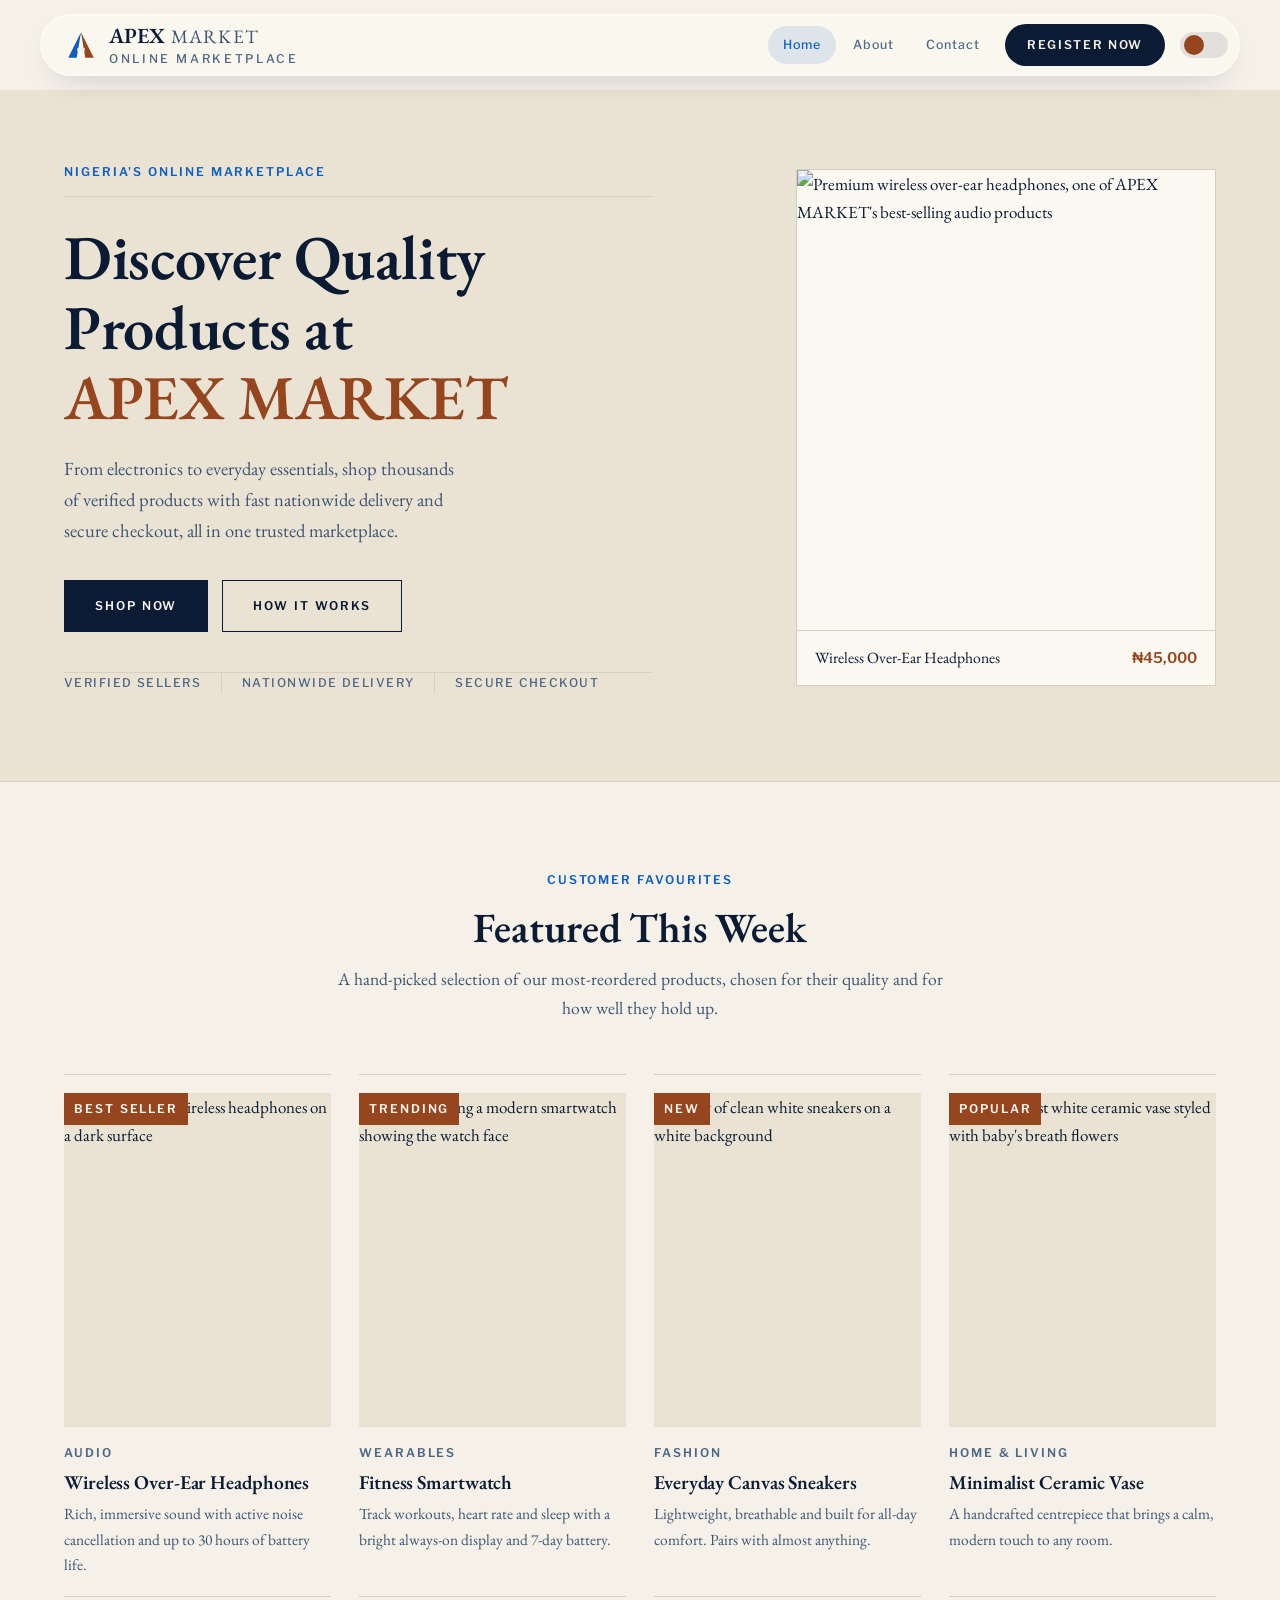
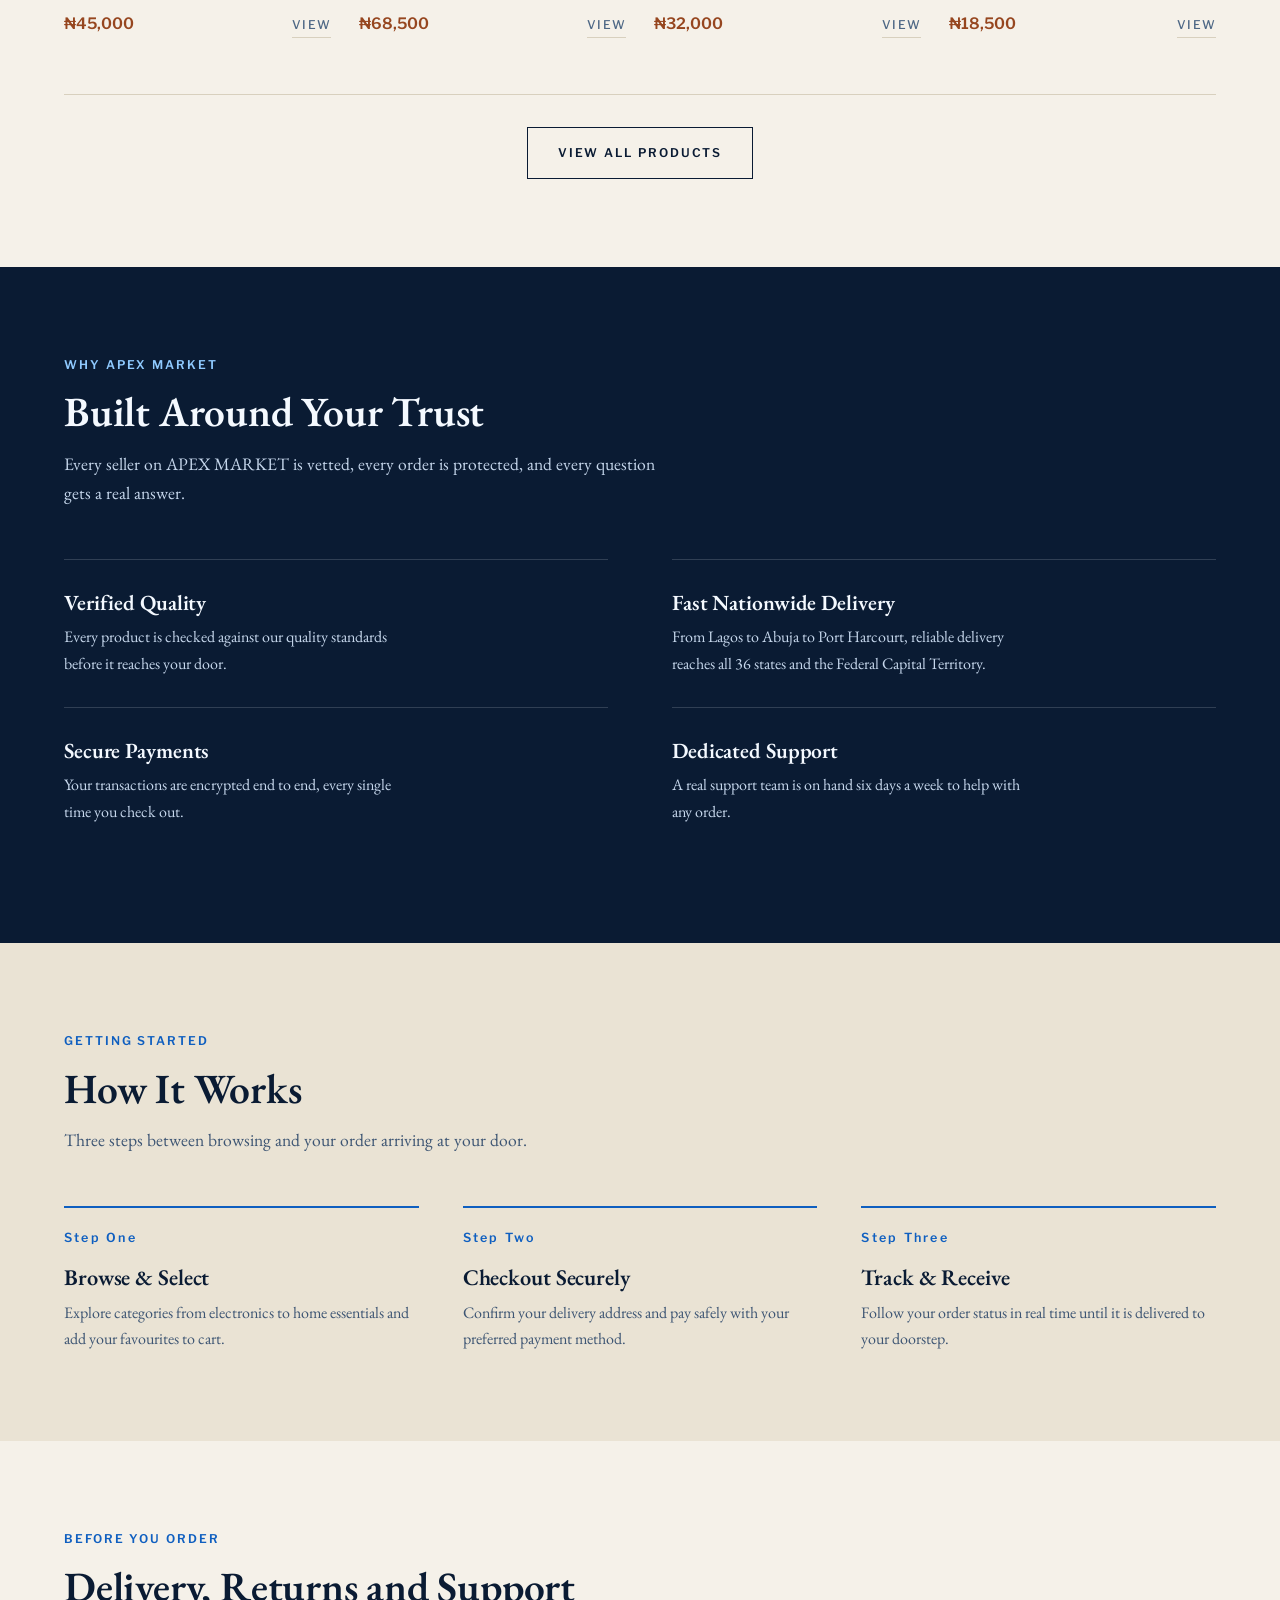
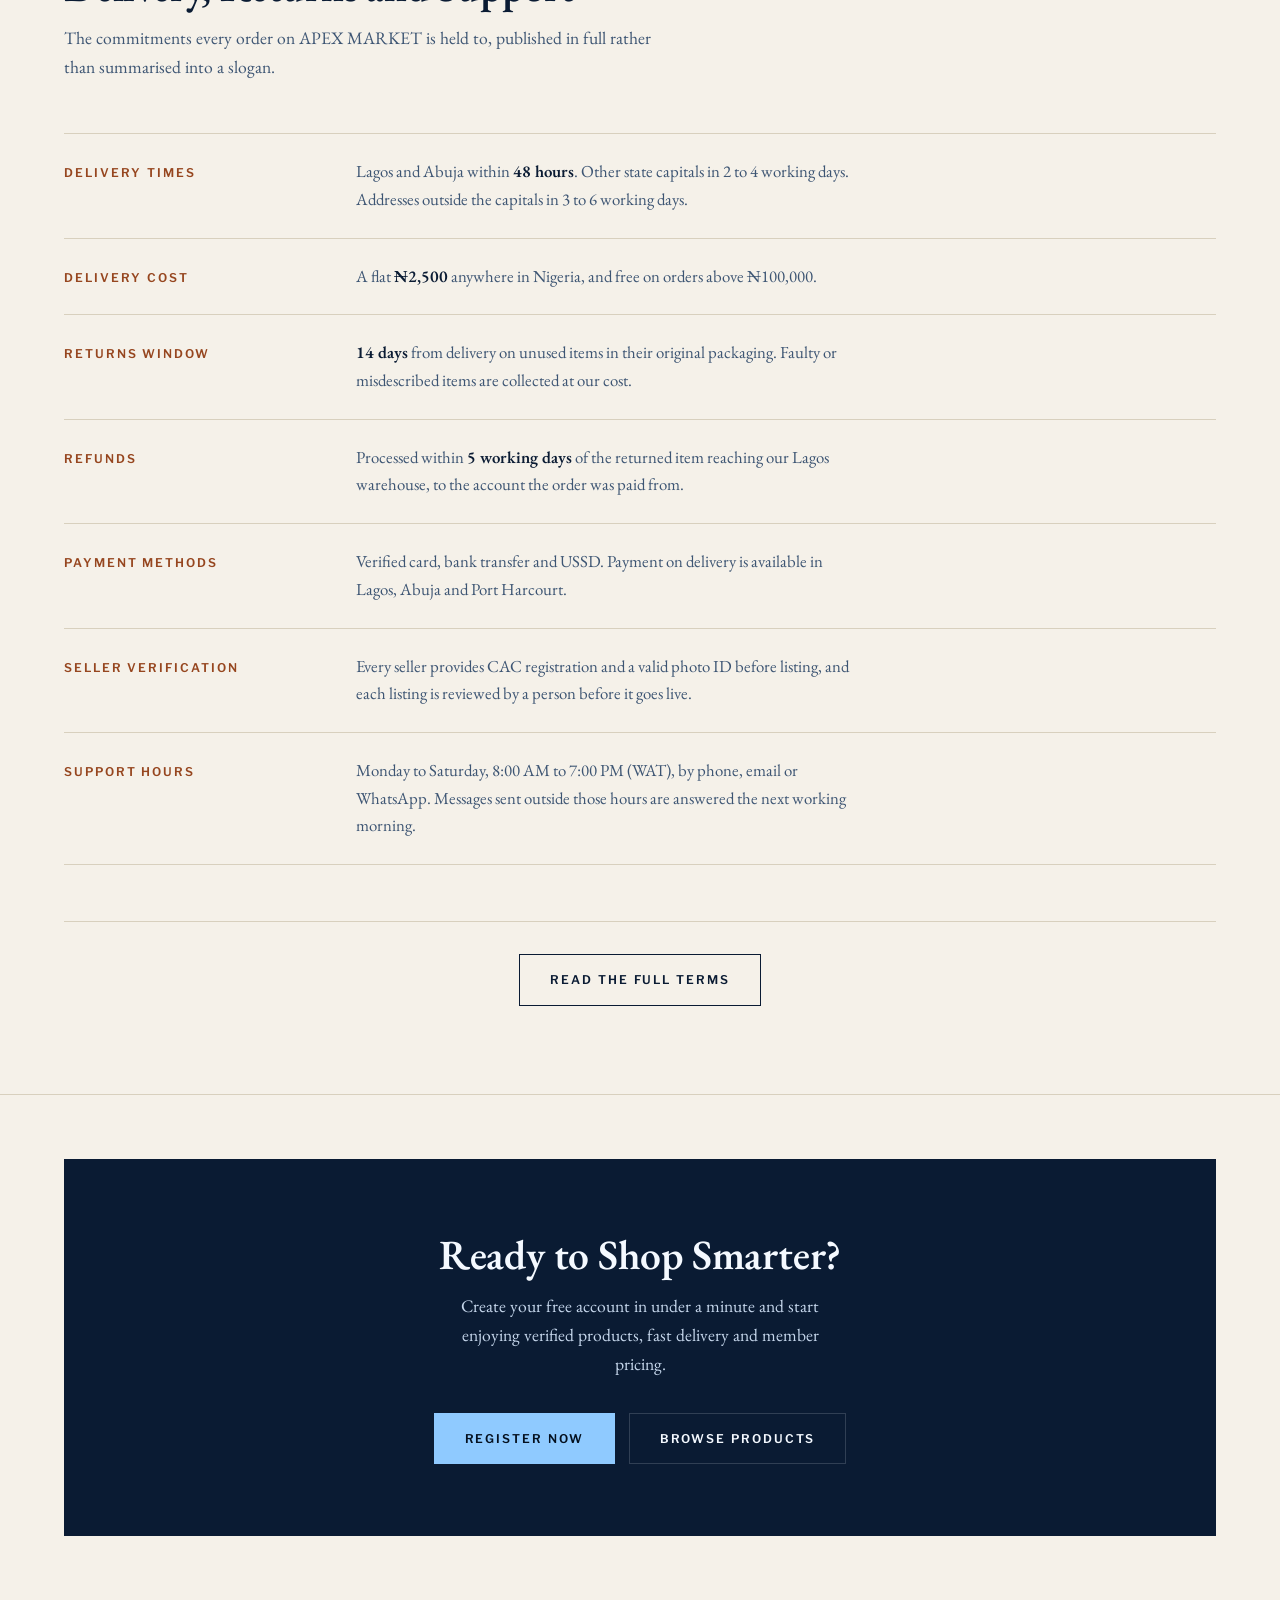
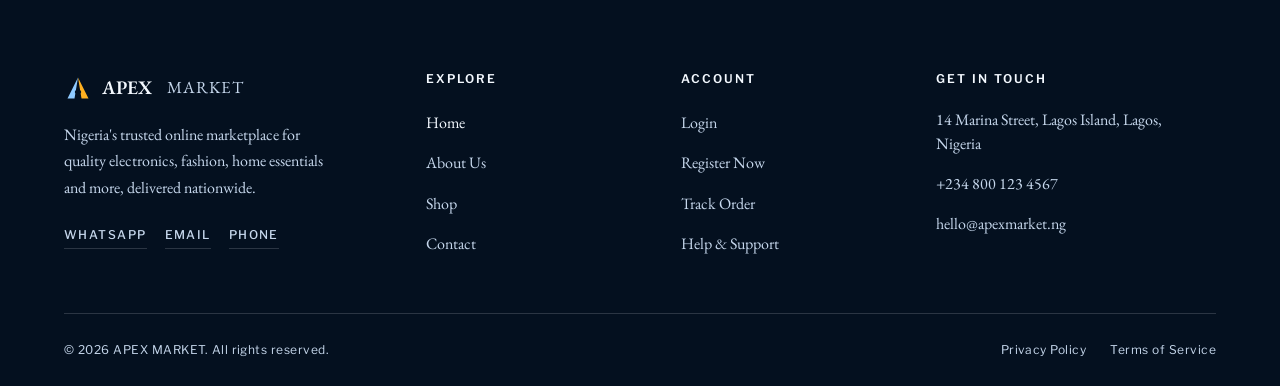
==== commit e3c7ea89: "Add PNG icons, align the nav pill, fix the dev server Added favicon-32.png and apple-touch-icon.png " ====
--- a/index.html
+++ b/index.html
@@ -47,6 +47,12 @@
 
   <!-- Favicon -->
   <link rel="icon" type="image/svg+xml" href="favicon.svg">
+  <!-- PNG fallbacks. Every current browser prefers the SVG above, but iOS
+       ignores rel=icon for home-screen shortcuts and some link-preview
+       services will not fetch an SVG at all. Baked in the light appearance,
+       since a PNG cannot swap grounds the way the SVG does. -->
+  <link rel="icon" type="image/png" sizes="32x32" href="favicon-32.png">
+  <link rel="apple-touch-icon" sizes="180x180" href="apple-touch-icon.png">
 
   <!-- Site stylesheet -->
   <link rel="stylesheet" href="style.css">
--- a/style.css
+++ b/style.css
@@ -513,8 +513,13 @@
      padding lets the pill run to the screen edge, and shrinking the pill to
      1152px fixes the edges only by putting the logo hard against its border.
      The 1200px layout is drawn for wide screens, so the wide case is the one
-     that gets to be exact. */
-  padding: 0 10px 0 24px;
+     that gets to be exact.
+
+     23 and not 24 because the pill has a 1px border and .container does not.
+     Padding is measured from inside the border, so 24px here would land the
+     logo one pixel past the text it is lining up with. Measured: 5.2px out
+     before, 0.8px out at 24px, 0 at 23px. */
+  padding: 0 10px 0 23px;
   display: flex;
   align-items: center;
   justify-content: space-between;
@@ -1715,12 +1720,13 @@
   .section { padding-block: 64px; }
 
   header { padding: 12px 16px; }
-  /* 16px of header padding plus 8px inside the pill puts the logo on 24px,
-     which is where .container's padding-inline puts every heading and
-     paragraph on this breakpoint. Below 720px the container spans the full
-     viewport, so the sum is the alignment and it is exact here - unlike the
-     desktop rule above, which can only be exact on one side of 1248px. */
-  .navbar-container { height: 58px; padding: 0 8px; }
+  /* 16px of header padding, plus the pill's 1px border, plus 7px inside it
+     puts the logo on 24px, which is where .container's padding-inline puts
+     every heading and paragraph on this breakpoint. Below 720px the container
+     spans the full viewport, so that sum is the alignment and it is exact
+     here - unlike the desktop rule above, which can only be exact on one
+     side of 1248px. */
+  .navbar-container { height: 58px; padding: 0 8px 0 7px; }
 
   .navbar-menu {
     position: absolute;
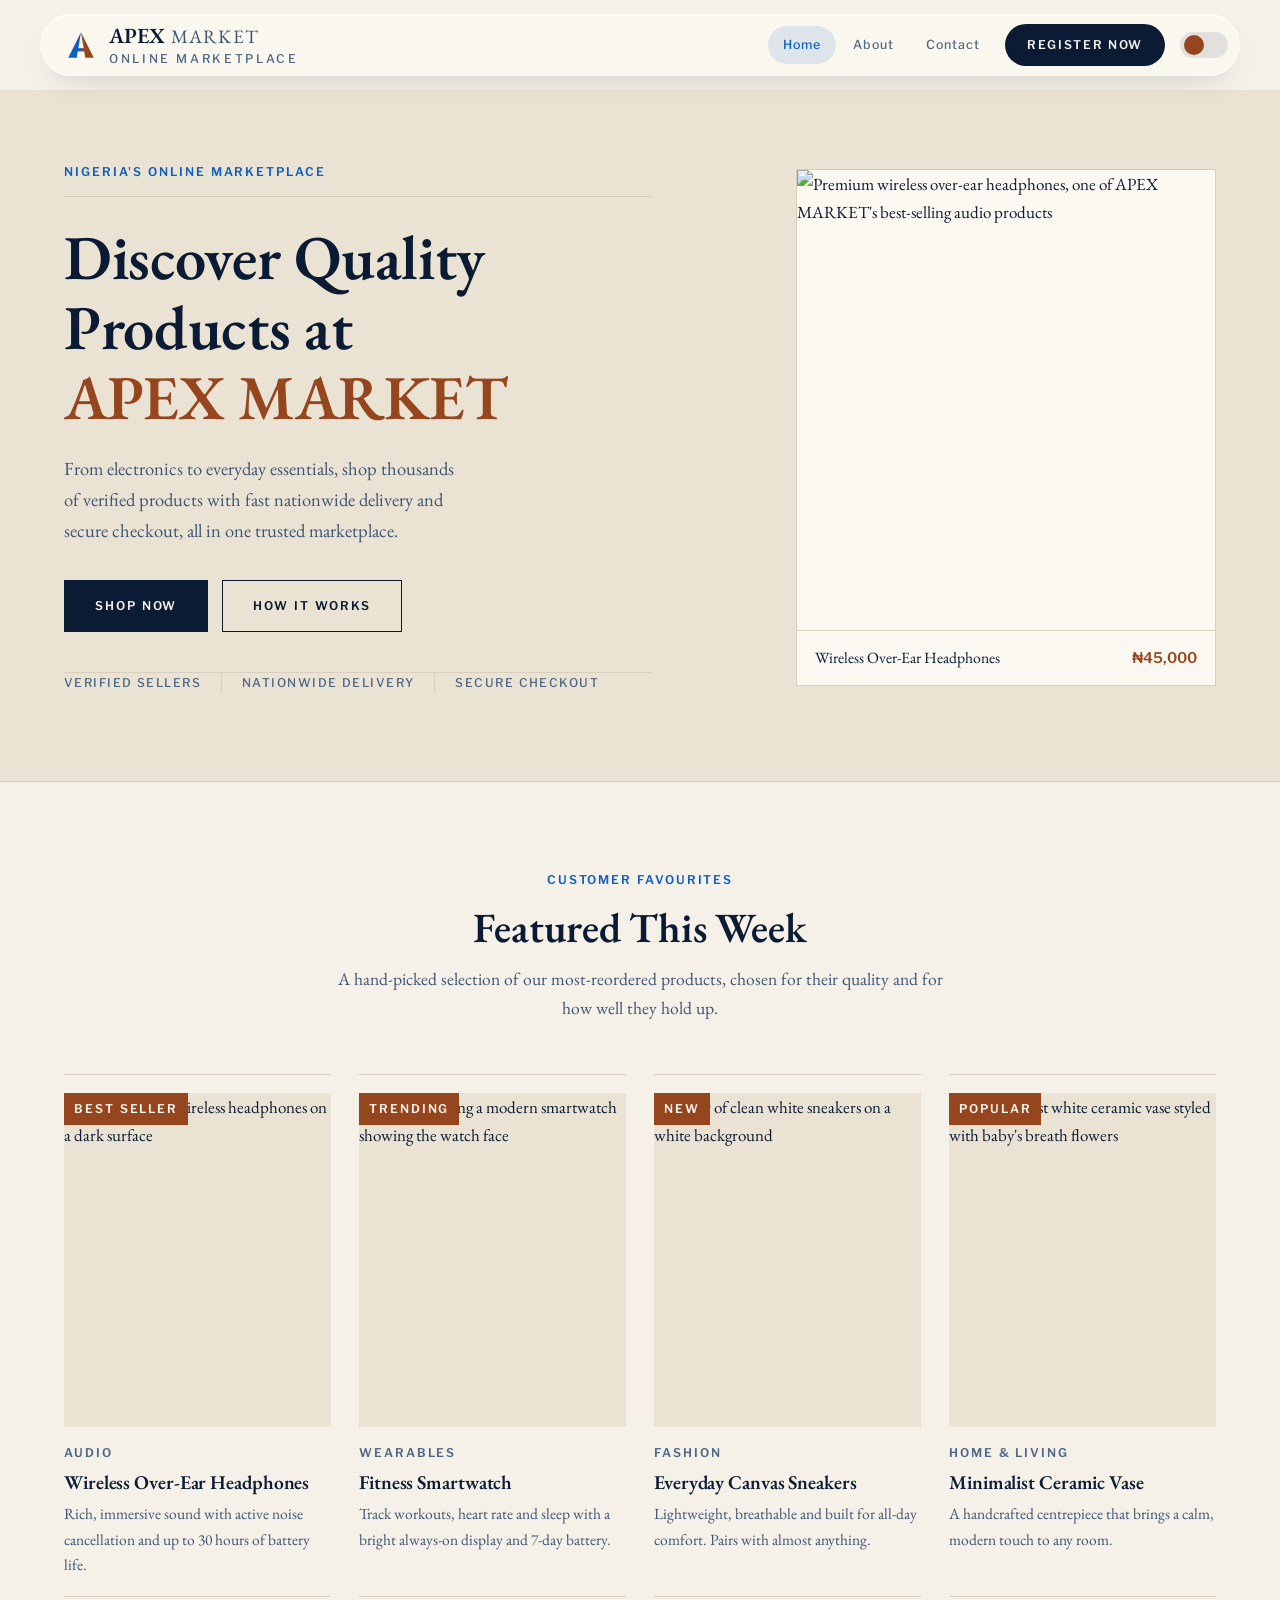
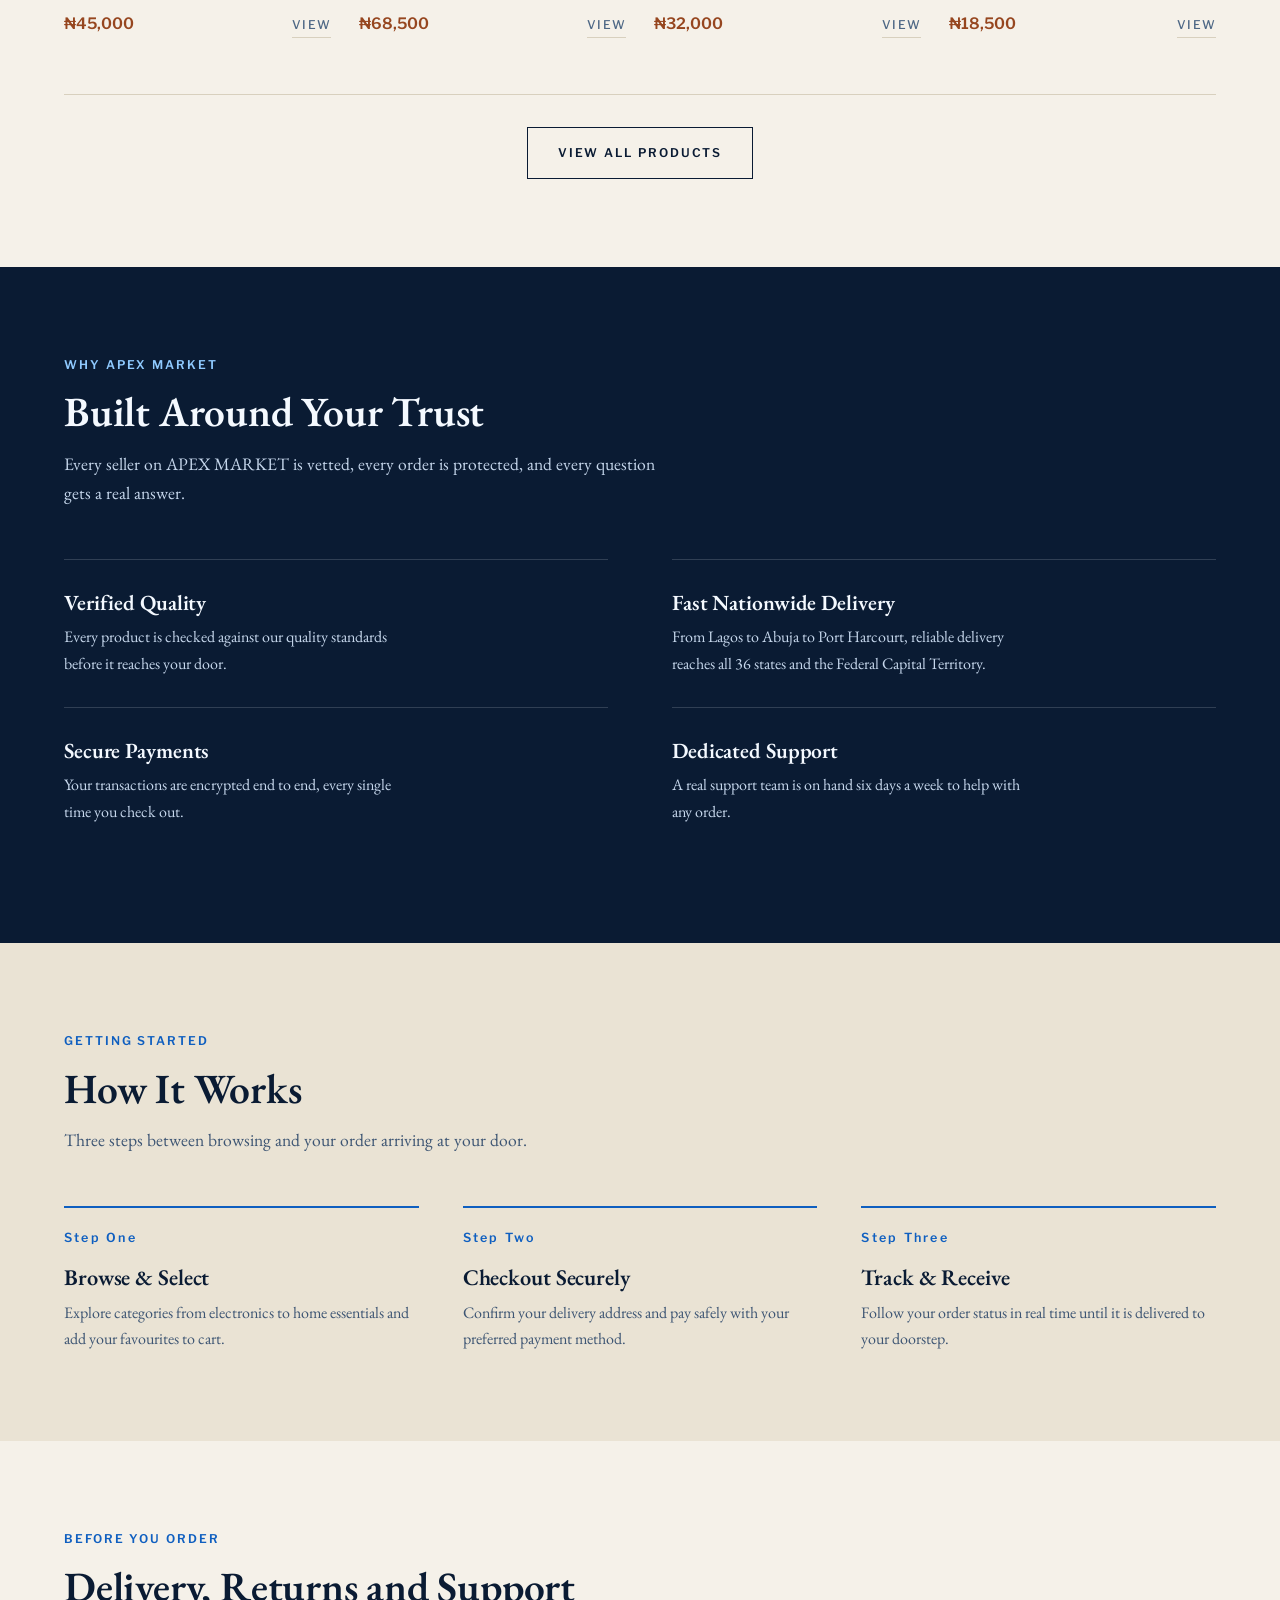
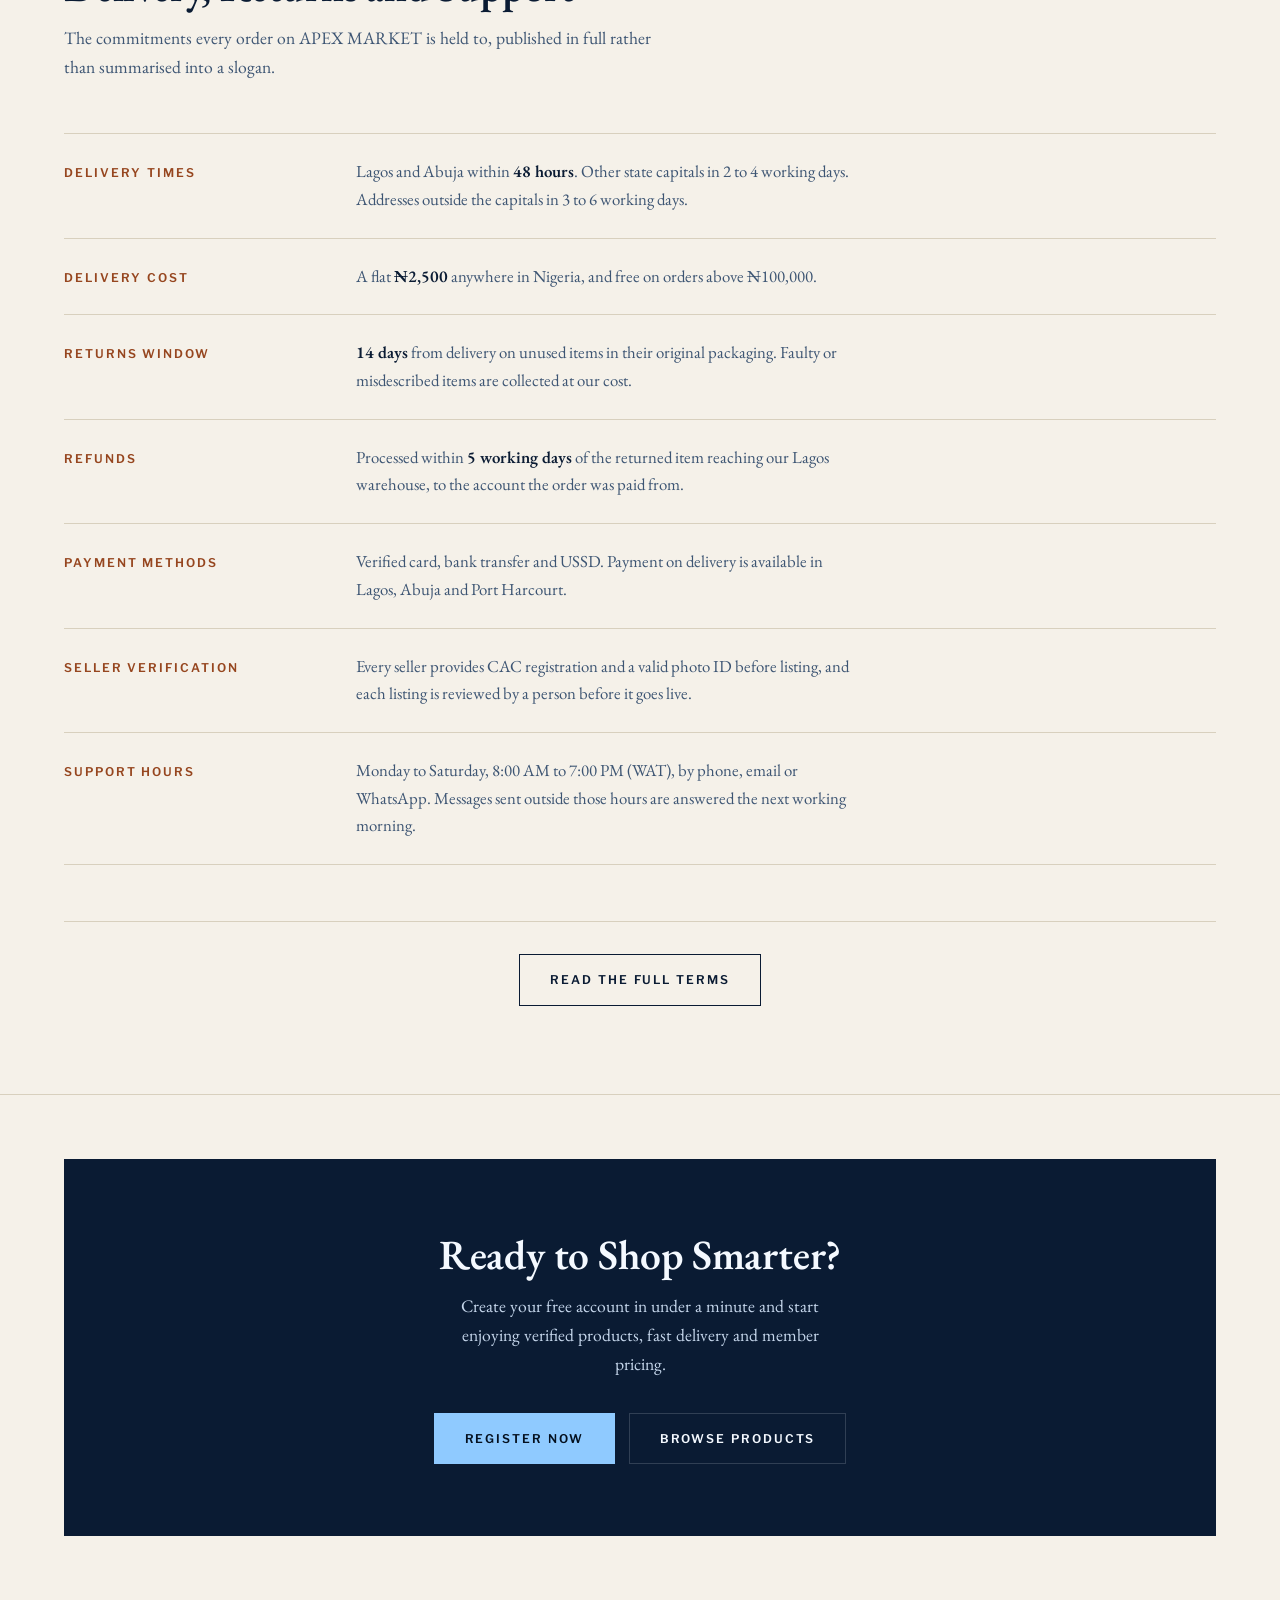
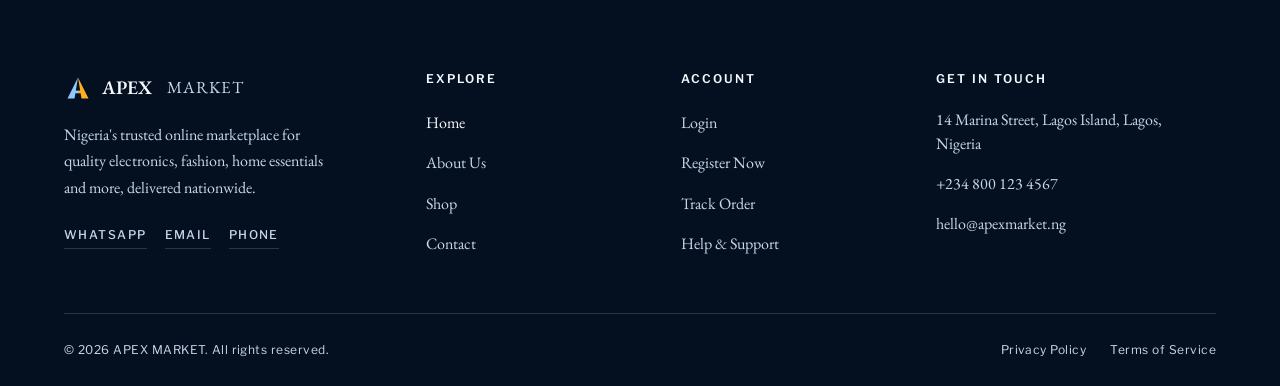
==== commit 55edf558: "Paint the "A" crossbar instead of cutting it The crossbar was filled with the background colour to l" ====
--- a/index.html
+++ b/index.html
@@ -69,7 +69,8 @@
           <svg class="logo-mark" width="34" height="34" viewBox="0 0 32 32" xmlns="http://www.w3.org/2000/svg" aria-hidden="true" focusable="false">
             <polygon class="logo-mark-a-left" points="16,4 4,28 12,28"/>
             <polygon class="logo-mark-a-right" points="16,4 28,28 20,28"/>
-            <rect class="logo-mark-a-bar" x="12.5" y="19" width="7" height="3"/>
+            <rect class="logo-mark-a-left" x="12.5" y="19" width="4" height="3"/>
+            <rect class="logo-mark-a-right" x="16" y="19" width="3.5" height="3"/>
           </svg>
           <span class="navbar-brand-text"><span class="brand-word-apex">APEX</span><span class="brand-word-market">MARKET</span><small>Online Marketplace</small></span>
         </a>
@@ -396,7 +397,8 @@
             <svg class="logo-mark" width="28" height="28" viewBox="0 0 32 32" xmlns="http://www.w3.org/2000/svg" aria-hidden="true" focusable="false">
               <polygon class="logo-mark-a-left" points="16,4 4,28 12,28"/>
               <polygon class="logo-mark-a-right" points="16,4 28,28 20,28"/>
-              <rect class="logo-mark-a-bar" x="12.5" y="19" width="7" height="3"/>
+              <rect class="logo-mark-a-left" x="12.5" y="19" width="4" height="3"/>
+              <rect class="logo-mark-a-right" x="16" y="19" width="3.5" height="3"/>
             </svg>
             <span class="brand-word-apex">APEX</span><span class="brand-word-market">MARKET</span>
           </a>
--- a/style.css
+++ b/style.css
@@ -546,13 +546,23 @@
   flex-shrink: 0;
 }
 .logo-mark { flex-shrink: 0; }
-/* The mark is a geometric letter "A" built from three plain shapes — two
-   legs and a crossbar — so the icon and the brand name are the same
-   letterform. The crossbar is cut in the ground colour rather than
-   painted, which is why it changes with the surface it sits on. */
+/* The mark is a geometric letter "A" built from plain shapes - two legs and a
+   crossbar - so the icon and the brand name are the same letterform.
+
+   The crossbar carries the leg classes rather than one of its own. It is drawn
+   as two rects, each continuing its own leg's colour, so it cannot drift from
+   the legs in any context: the footer's inverted fills below apply to it for
+   free, and no third rule is needed anywhere.
+
+   It used to be cut in the ground colour instead of painted, which meant it
+   had to be told which ground it was sitting on, and that cost a rule here for
+   --surface, one in the footer for --surface-invert-deep and one in the auth
+   card for --surface-raised. It also did not work: the legs only meet at the
+   apex, so a bar in the ground colour painted ground onto ground across the
+   gap and merely notched the legs' inner edges, leaving the mark reading as a
+   triangle rather than a letter. */
 .logo-mark-a-left  { fill: var(--accent); }
 .logo-mark-a-right { fill: var(--warm); }
-.logo-mark-a-bar   { fill: var(--surface); }
 
 .navbar-brand-text { display: inline-block; line-height: 1.05; }
 .navbar-brand-text small {
@@ -1077,12 +1087,11 @@
   color: var(--on-invert-soft);
   padding-top: 72px;
 }
-/* On the dark ground the crossbar of the "A" is cut in the footer colour
-   and the legs take their standing-on-navy values, so the same SVG reads
-   correctly on both surfaces. */
+/* On the dark ground the legs take their standing-on-navy values, so the same
+   SVG reads correctly on both surfaces. The crossbar needs no rule of its own
+   here: it carries the leg classes, so these two lines already cover it. */
 .footer .logo-mark-a-left  { fill: var(--accent-on-invert); }
 .footer .logo-mark-a-right { fill: var(--warm-on-invert); }
-.footer .logo-mark-a-bar   { fill: var(--surface-invert-deep); }
 
 .footer-grid {
   display: grid;
@@ -1480,9 +1489,6 @@
   justify-content: center;
   margin-bottom: 22px;
 }
-/* The card is a raised surface, so the crossbar is cut in that colour
-   rather than in the page ground. */
-.auth-card .logo-mark-a-bar { fill: var(--surface-raised); }
 
 .auth-header {
   text-align: center;
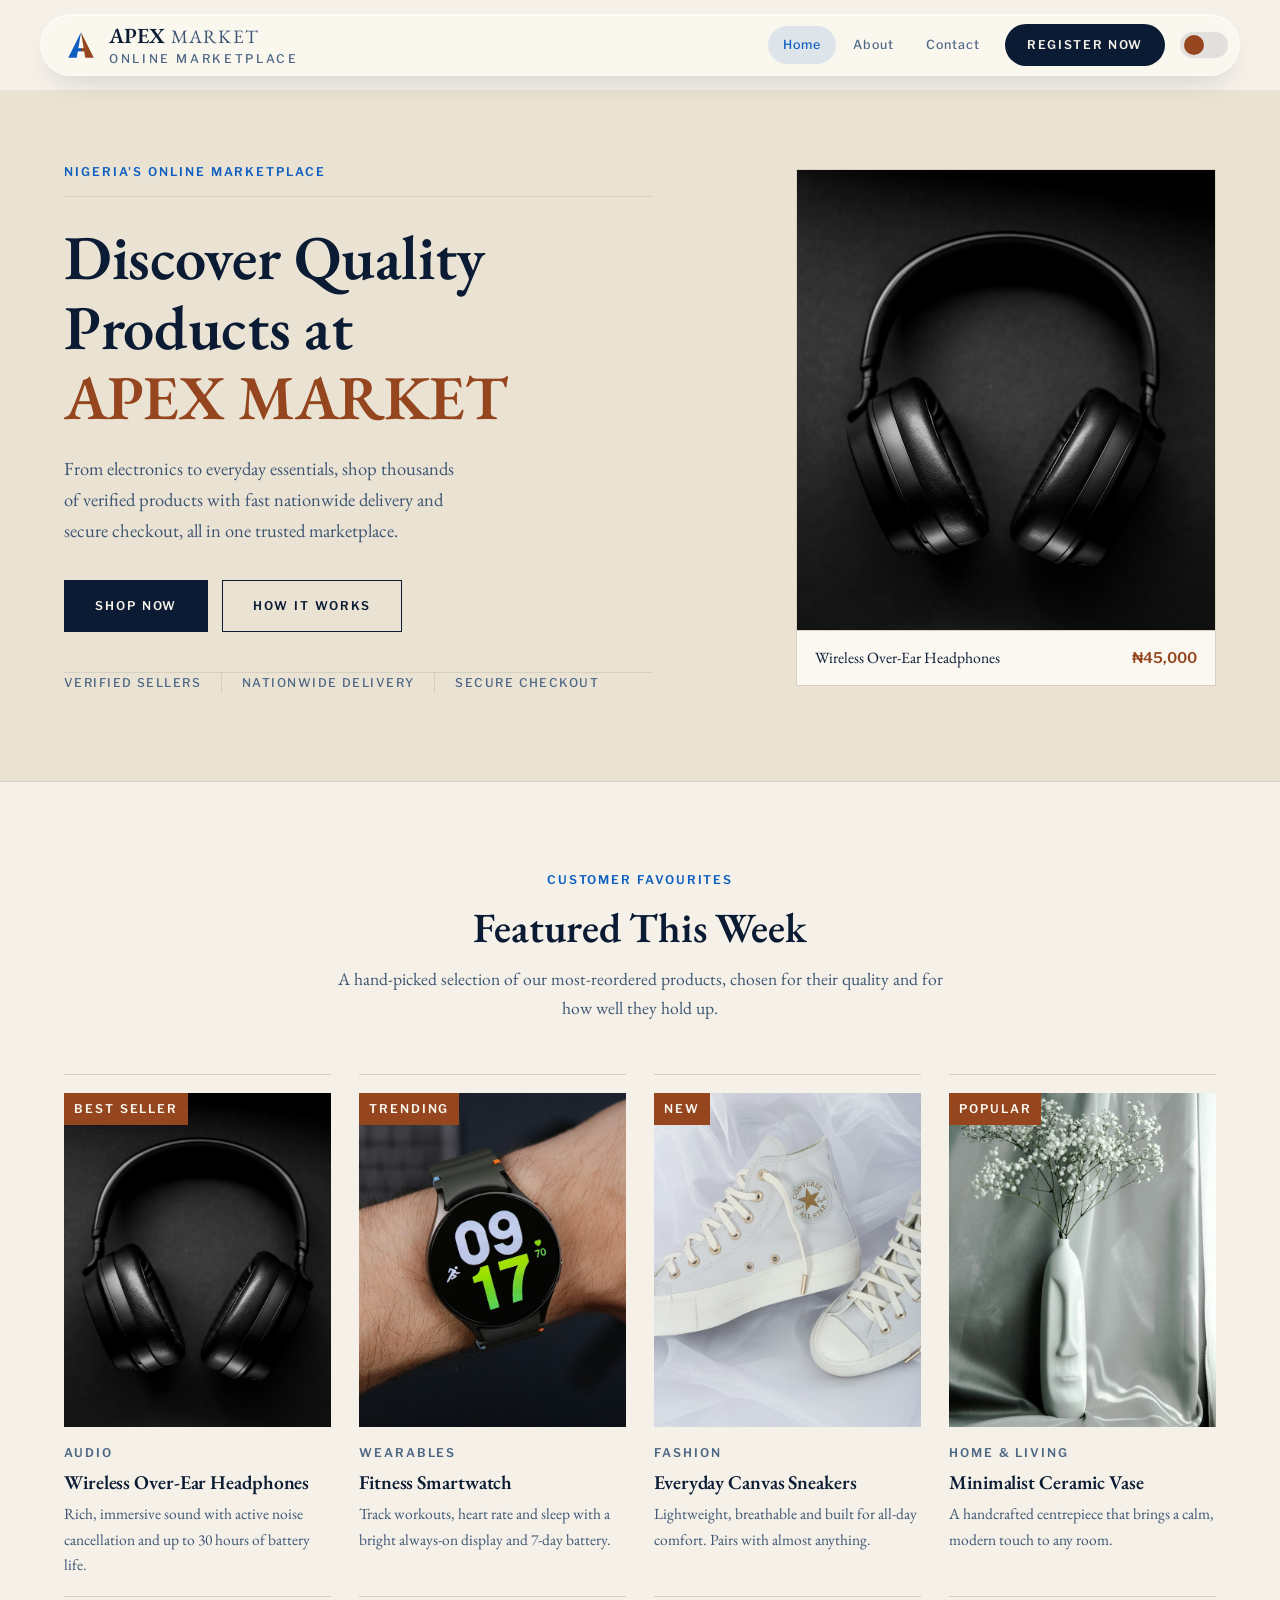
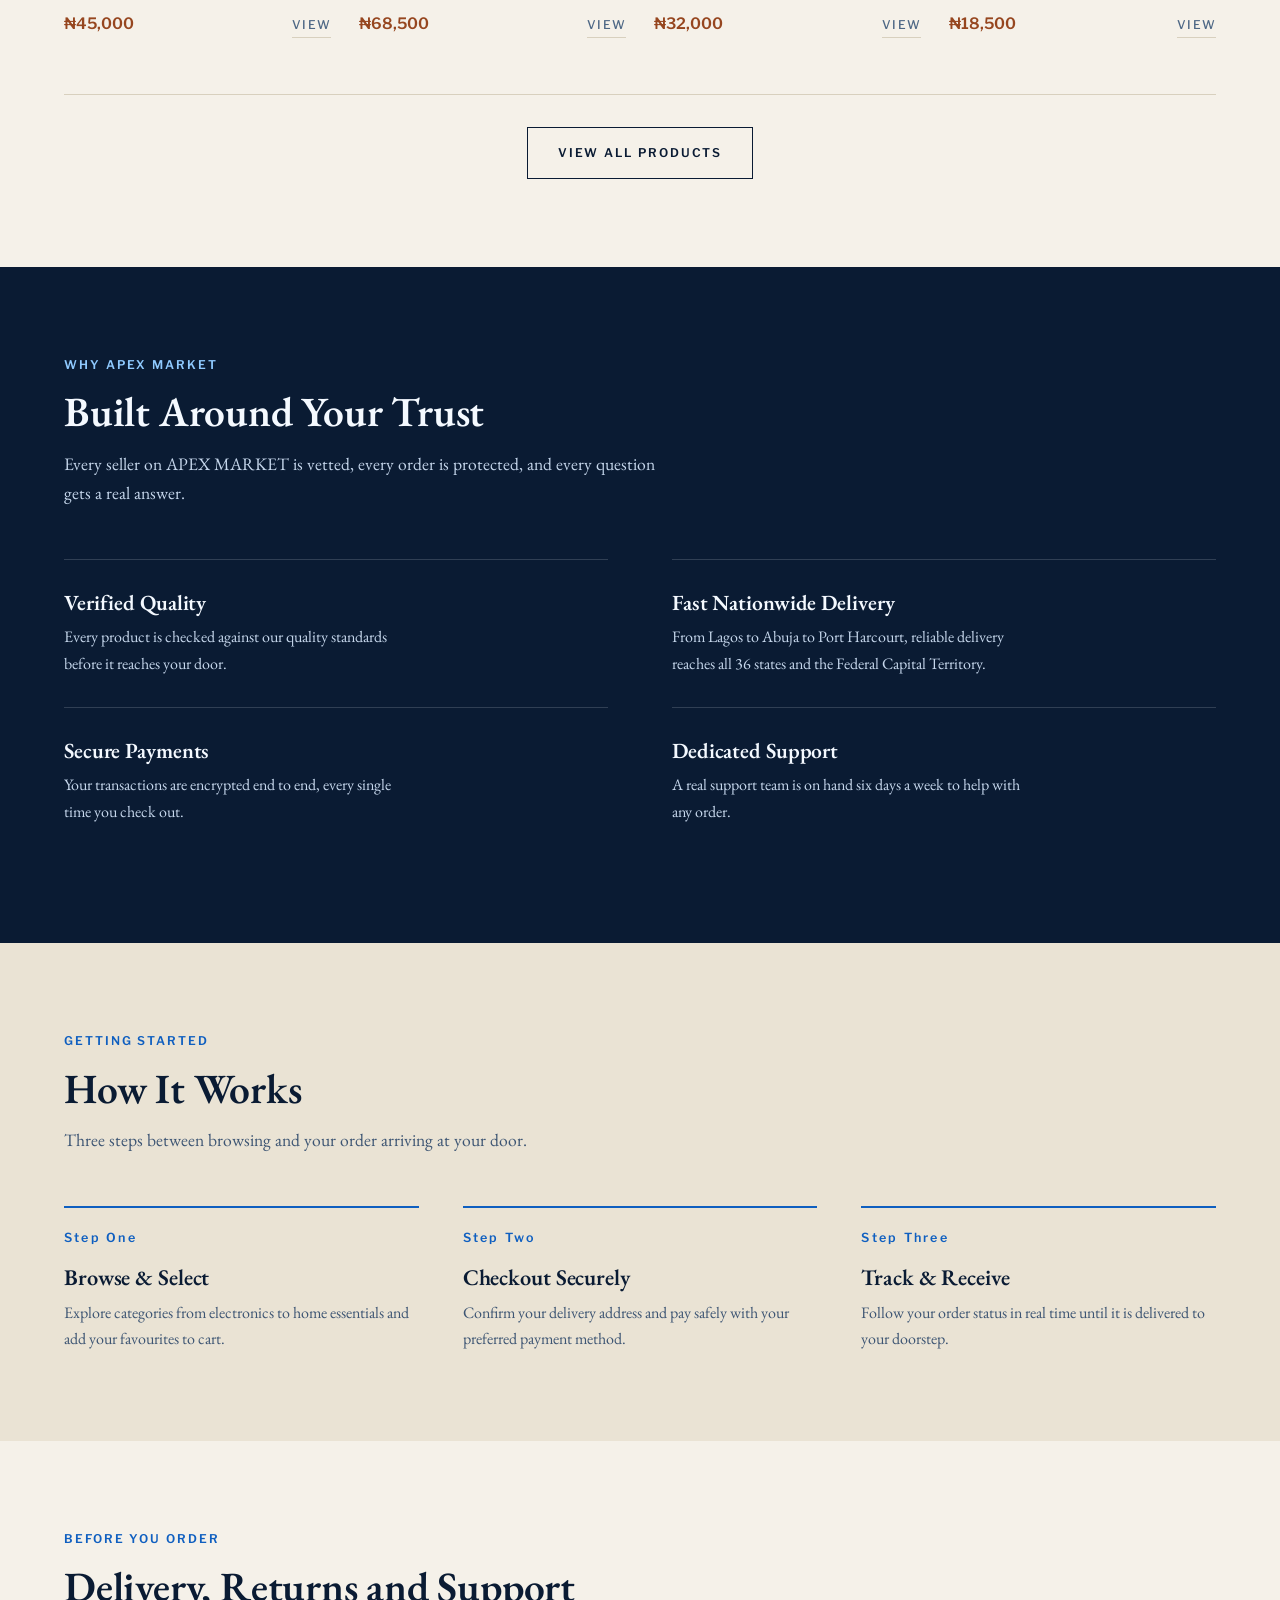
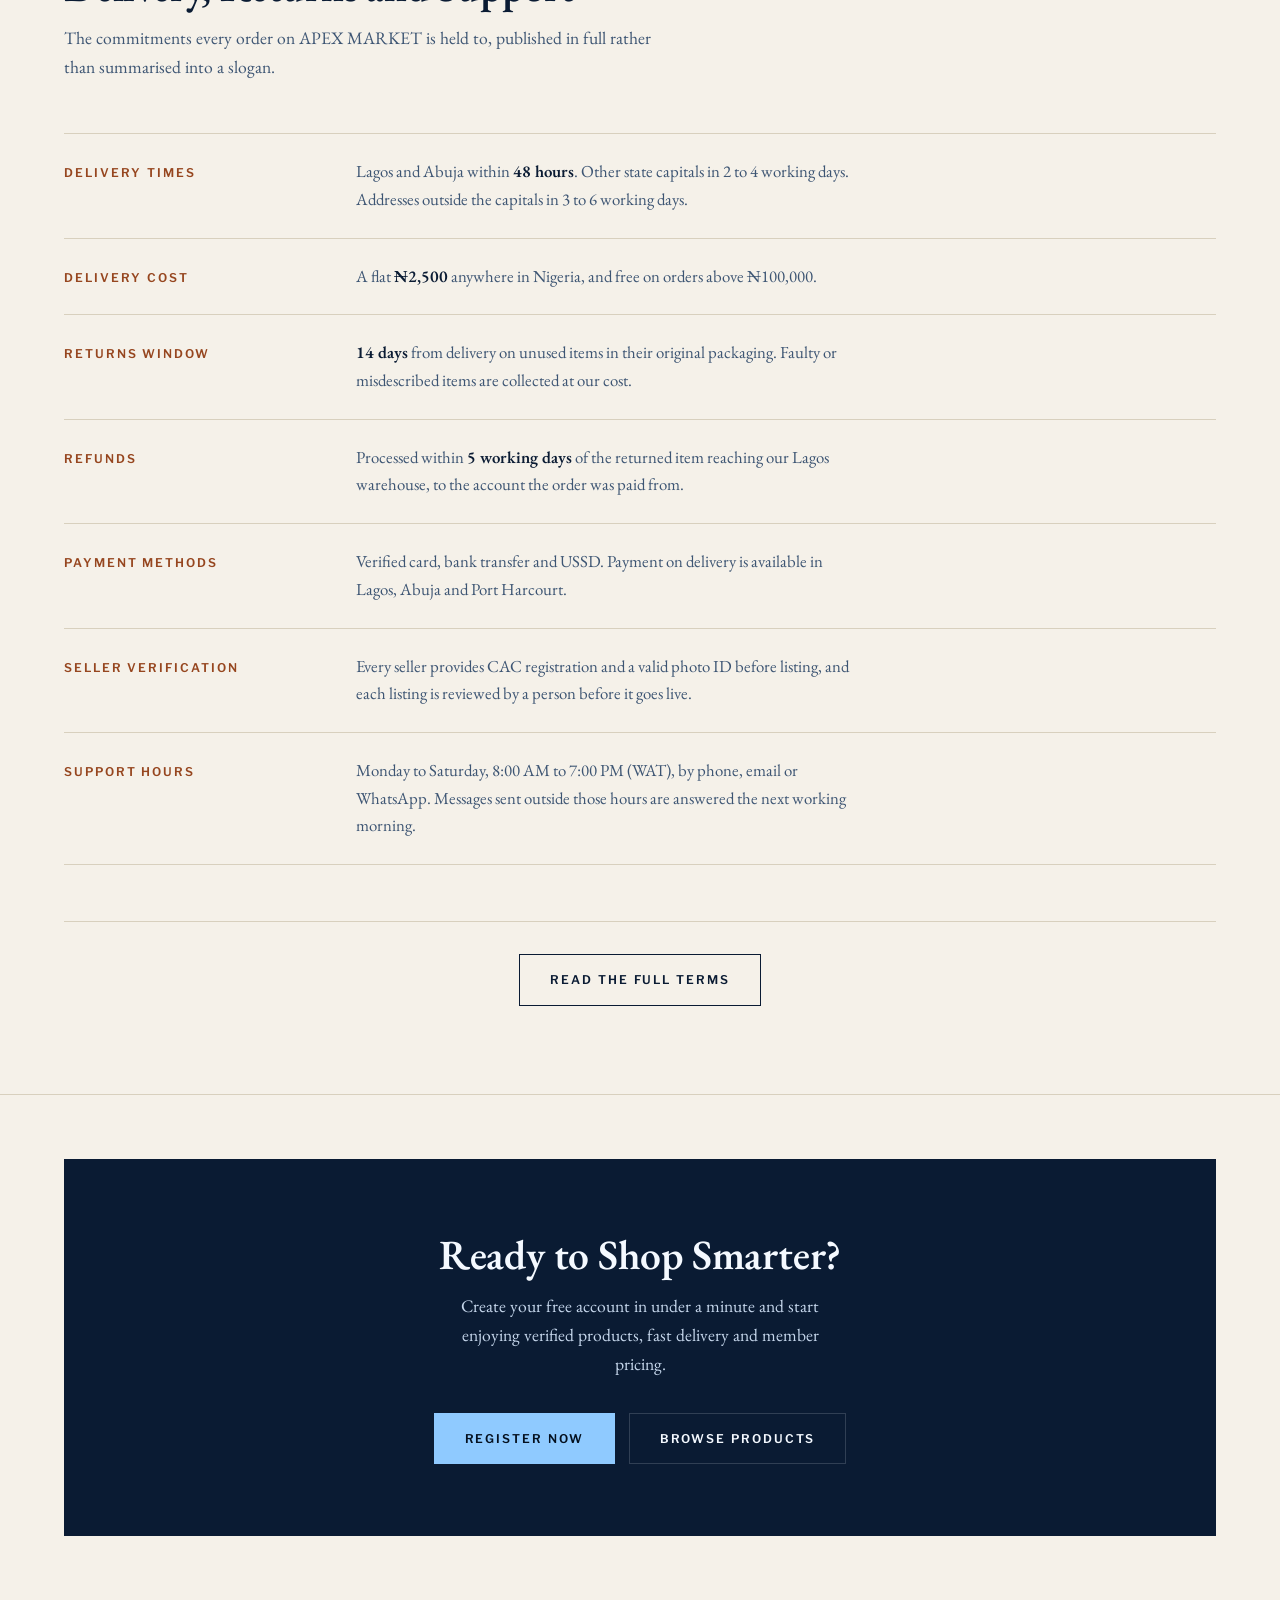
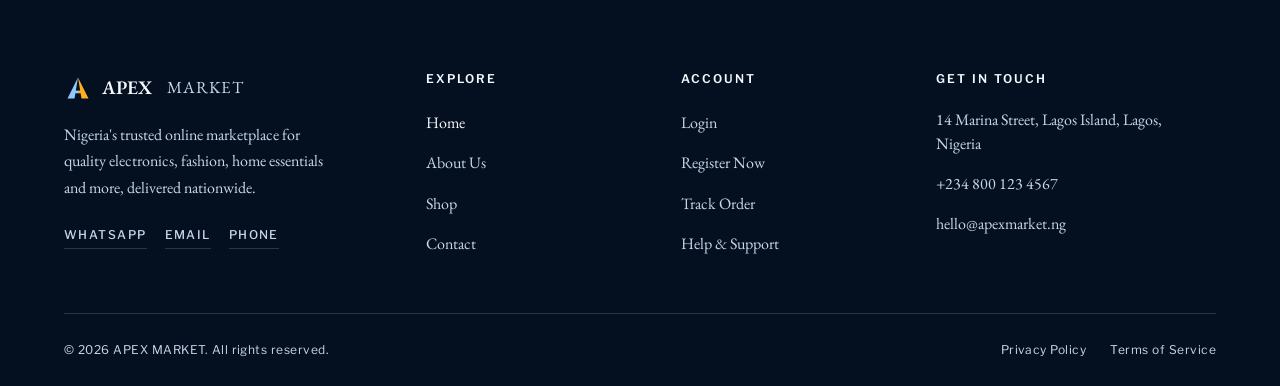
==== commit 45ad53d2: "Use local images instead of linking to Unsplash" ====
--- a/index.html
+++ b/index.html
@@ -28,14 +28,14 @@
   <meta property="og:url" content="https://apexmarket.ng/">
   <meta property="og:title" content="APEX MARKET | Nigeria's Online Marketplace for Quality Products">
   <meta property="og:description" content="Shop electronics, fashion, home essentials and more at APEX MARKET. Verified sellers, secure checkout and fast nationwide delivery across Nigeria.">
-  <meta property="og:image" content="https://images.unsplash.com/photo-1599669454699-248893623440?auto=format&fit=crop&w=1200&h=630&q=80">
+  <meta property="og:image" content="https://apexmarket.ng/images/og-card.jpg">
   <meta property="og:image:width" content="1200">
   <meta property="og:image:height" content="630">
   <meta property="og:image:alt" content="Premium wireless over-ear headphones, one of APEX MARKET's best-selling audio products">
   <meta name="twitter:card" content="summary_large_image">
   <meta name="twitter:title" content="APEX MARKET | Nigeria's Online Marketplace for Quality Products">
   <meta name="twitter:description" content="Shop electronics, fashion, home essentials and more at APEX MARKET. Verified sellers, secure checkout and fast nationwide delivery across Nigeria.">
-  <meta name="twitter:image" content="https://images.unsplash.com/photo-1599669454699-248893623440?auto=format&fit=crop&w=1200&h=630&q=80">
+  <meta name="twitter:image" content="https://apexmarket.ng/images/og-card.jpg">
   <meta name="theme-color" content="#f5f1e9" media="(prefers-color-scheme: light)">
   <meta name="theme-color" content="#04101f" media="(prefers-color-scheme: dark)">
 
@@ -139,7 +139,7 @@
                rather than a stack of floating badges quoting a rating we
                have no way of showing you. -->
           <figure class="hero-spotlight-card">
-            <img referrerpolicy="no-referrer" fetchpriority="high" src="https://images.unsplash.com/photo-1599669454699-248893623440?auto=format&fit=crop&w=840&h=920&q=80" alt="Premium wireless over-ear headphones, one of APEX MARKET's best-selling audio products" width="840" height="920">
+            <img fetchpriority="high" src="images/headphones-hero.jpg" alt="Premium wireless over-ear headphones, one of APEX MARKET's best-selling audio products" width="840" height="920">
             <figcaption class="hero-spotlight-tag">
               Wireless Over-Ear Headphones <span>&#8358;45,000</span>
             </figcaption>
@@ -166,7 +166,7 @@
           <article class="product-card">
             <div class="product-img-wrap">
               <span class="product-badge">Best Seller</span>
-              <img referrerpolicy="no-referrer" class="product-img" src="https://images.unsplash.com/photo-1599669454699-248893623440?auto=format&fit=crop&w=700&h=875&q=80" alt="Black over-ear wireless headphones on a dark surface" loading="lazy" width="700" height="875">
+              <img class="product-img" src="images/headphones.jpg" alt="Black over-ear wireless headphones on a dark surface" loading="lazy" width="700" height="875">
             </div>
             <div class="product-body">
               <span class="product-category">Audio</span>
@@ -183,7 +183,7 @@
           <article class="product-card">
             <div class="product-img-wrap">
               <span class="product-badge">Trending</span>
-              <img referrerpolicy="no-referrer" class="product-img" src="https://images.unsplash.com/photo-1722153105551-cfea928e80de?auto=format&fit=crop&w=700&h=875&q=80" alt="Person wearing a modern smartwatch showing the watch face" loading="lazy" width="700" height="875">
+              <img class="product-img" src="images/smartwatch.jpg" alt="Person wearing a modern smartwatch showing the watch face" loading="lazy" width="700" height="875">
             </div>
             <div class="product-body">
               <span class="product-category">Wearables</span>
@@ -200,7 +200,7 @@
           <article class="product-card">
             <div class="product-img-wrap">
               <span class="product-badge">New</span>
-              <img referrerpolicy="no-referrer" class="product-img" src="https://images.unsplash.com/photo-1676379827610-c380c52db0c6?auto=format&fit=crop&w=700&h=875&q=80" alt="A pair of clean white sneakers on a white background" loading="lazy" width="700" height="875">
+              <img class="product-img" src="images/canvas-sneakers.jpg" alt="A pair of clean white sneakers on a white background" loading="lazy" width="700" height="875">
             </div>
             <div class="product-body">
               <span class="product-category">Fashion</span>
@@ -217,7 +217,7 @@
           <article class="product-card">
             <div class="product-img-wrap">
               <span class="product-badge">Popular</span>
-              <img referrerpolicy="no-referrer" class="product-img" src="https://images.unsplash.com/photo-1578913685467-e5bd9fe17fb1?auto=format&fit=crop&w=700&h=875&q=80" alt="A minimalist white ceramic vase styled with baby's breath flowers" loading="lazy" width="700" height="875">
+              <img class="product-img" src="images/ceramic-vase.jpg" alt="A minimalist white ceramic vase styled with baby's breath flowers" loading="lazy" width="700" height="875">
             </div>
             <div class="product-body">
               <span class="product-category">Home &amp; Living</span>
--- a/style.css
+++ b/style.css
@@ -1,5 +1,5 @@
 /* ==========================================================================
-   APEX MARKET — MAIN STYLESHEET
+   APEX MARKET - MAIN STYLESHEET
    ==========================================================================
    A print-catalogue treatment of an online marketplace, now in two
    appearances. Plain HTML and CSS: there is no JavaScript anywhere in this
@@ -12,7 +12,7 @@
      follows the operating system by default; the switch in the navbar
      flips it to the opposite using :has(), with no script and no storage,
      which is why the choice lasts for the page rather than the visit.
-   · Colour carries meaning, not decoration. Blue is interactive — links,
+   · Colour carries meaning, not decoration. Blue is interactive - links,
      eyebrows, focus, form states. Clay and gold mark money and figures.
      Navy is structure. Nothing is coloured only to be colourful, which is
      the difference between a palette and a rainbow.
@@ -55,12 +55,10 @@
    22. Reduced Motion
    ========================================================================== */
 
-
 /* ==========================================================================
    1. DESIGN TOKENS
    ========================================================================== */
 :root {
-
   /* --- Raw palette -------------------------------------------------------
      Two families. The blue family is the brand's own, carried over from
      the earlier build of this site; the warm family is the paper and clay
@@ -86,43 +84,46 @@
   color-scheme: light dark;
 
   /* Grounds */
-  --surface:             light-dark(#f5f1e9, #04101f);  /* page                   */
-  --surface-alt:         light-dark(#eae3d4, #0a1b33);  /* banded section         */
-  --surface-raised:      light-dark(#fbf8f2, #0d2240);  /* cards, forms, panels   */
-  --surface-invert:      light-dark(#0a1b33, #12294a);  /* the dark band          */
-  --surface-invert-deep: light-dark(#04101f, #020a14);  /* footer                 */
+  --surface: light-dark(#f5f1e9, #04101f); /* page                   */
+  --surface-alt: light-dark(#eae3d4, #0a1b33); /* banded section         */
+  --surface-raised: light-dark(#fbf8f2, #0d2240); /* cards, forms, panels   */
+  --surface-invert: light-dark(#0a1b33, #12294a); /* the dark band          */
+  --surface-invert-deep: light-dark(
+    #04101f,
+    #020a14
+  ); /* footer                 */
 
   /* Ink on the page grounds */
-  --ink:      light-dark(#0a1b33, #f4f9ff);   /* headings, strong text   */
-  --ink-soft: light-dark(#3d5573, #b9cce4);   /* body copy               */
-  --ink-mute: light-dark(#4d6785, #8aa3c2);   /* meta, captions, labels  */
+  --ink: light-dark(#0a1b33, #f4f9ff); /* headings, strong text   */
+  --ink-soft: light-dark(#3d5573, #b9cce4); /* body copy               */
+  --ink-mute: light-dark(#4d6785, #8aa3c2); /* meta, captions, labels  */
 
   /* Ink on the inverted grounds. These read on navy in either appearance,
      so they are the same in both and are written without light-dark(). */
-  --on-invert:      #f4f9ff;
+  --on-invert: #f4f9ff;
   --on-invert-soft: #c6d7ec;
 
   /* Rules */
-  --rule:        light-dark(#d8d0be, rgba(148, 183, 224, 0.22));
+  --rule: light-dark(#d8d0be, rgba(148, 183, 224, 0.22));
   --rule-invert: rgba(244, 249, 255, 0.16);
 
   /* Accents. Blue is the interactive colour; clay and gold are the
-     commercial ones — prices, figures, numerals. */
-  --accent:                 light-dark(#0f5fc0, #8fcaff);
-  --accent-strong:          light-dark(#0a4691, #cfe6ff);
-  --accent-on-invert:       #8fcaff;
-  --accent-on-invert-strong:#cfe6ff;
-  --warm:                   light-dark(#96461f, #ffb020);
-  --warm-on-invert:         #ffb020;
+     commercial ones - prices, figures, numerals. */
+  --accent: light-dark(#0f5fc0, #8fcaff);
+  --accent-strong: light-dark(#0a4691, #cfe6ff);
+  --accent-on-invert: #8fcaff;
+  --accent-on-invert-strong: #cfe6ff;
+  --warm: light-dark(#96461f, #ffb020);
+  --warm-on-invert: #ffb020;
 
   /* Filled controls */
-  --fill:      light-dark(#0a1b33, #2f9bff);
-  --fill-hover:light-dark(#12294a, #55b1ff);
-  --on-fill:   light-dark(#f5f1e9, #04101f);
-
-  /* Catalogue badge — clay with light type by day, gold with dark type by
+  --fill: light-dark(#0a1b33, #2f9bff);
+  --fill-hover: light-dark(#12294a, #55b1ff);
+  --on-fill: light-dark(#f5f1e9, #04101f);
+
+  /* Catalogue badge - clay with light type by day, gold with dark type by
      night, because a gold chip needs dark type to stay readable. */
-  --badge-bg:  light-dark(#96461f, #ffb020);
+  --badge-bg: light-dark(#96461f, #ffb020);
   --badge-ink: light-dark(#f9f6f0, #04101f);
 
   /* Glass, used by the navbar pill only (the mobile panel below takes an
@@ -140,21 +141,24 @@
      pure black backdrop, which is the worst case there is rather than a
      likely one. The blur and the saturate both survive; they are simply
      doing their work through a narrower opening. */
-  --glass:        light-dark(rgba(250, 247, 240, 0.94), rgba(13, 34, 60, 0.94));
-  --glass-edge:   light-dark(rgba(255, 252, 246, 0.80), rgba(143, 202, 255, 0.20));
-  --glass-sheen:  light-dark(rgba(255, 255, 255, 0.85), rgba(255, 255, 255, 0.08));
+  --glass: light-dark(rgba(250, 247, 240, 0.94), rgba(13, 34, 60, 0.94));
+  --glass-edge: light-dark(rgba(255, 252, 246, 0.8), rgba(143, 202, 255, 0.2));
+  --glass-sheen: light-dark(
+    rgba(255, 255, 255, 0.85),
+    rgba(255, 255, 255, 0.08)
+  );
   --glass-shadow: light-dark(rgba(10, 27, 51, 0.22), rgba(0, 0, 0, 0.55));
-  --nav-active:   light-dark(rgba(15, 95, 192, 0.12), rgba(143, 202, 255, 0.16));
+  --nav-active: light-dark(rgba(15, 95, 192, 0.12), rgba(143, 202, 255, 0.16));
 
   /* Theme switch: the knob sits left in the light appearance and right in
      the dark one. Its colour is a token like any other; its position is not
-     — light-dark() resolves only <color>, so the offset is set by the same
+     - light-dark() resolves only <color>, so the offset is set by the same
      :has() rules that drive color-scheme (see below the switch styles). */
-  --switch-track: light-dark(rgba(10, 27, 51, 0.10), rgba(143, 202, 255, 0.16));
-  --switch-knob:  light-dark(#96461f, #dcecff);
+  --switch-track: light-dark(rgba(10, 27, 51, 0.1), rgba(143, 202, 255, 0.16));
+  --switch-knob: light-dark(#96461f, #dcecff);
 
   /* Focus */
-  --focus-ring:        light-dark(#0f5fc0, #8fcaff);
+  --focus-ring: light-dark(#0f5fc0, #8fcaff);
   --focus-ring-invert: #8fcaff;
 
   /* --- Typography --------------------------------------------------------
@@ -170,8 +174,8 @@
      floor, not a suggestion. Weight and tracking already carry the
      hierarchy those missing pixels were being asked to carry, so the
      whole cost of the change is a few pixels of label width.        --- */
-  --font-serif: 'EB Garamond', Garamond, Georgia, serif;
-  --font-sans:  'Libre Franklin', 'Helvetica Neue', Helvetica, Arial, sans-serif;
+  --font-serif: "EB Garamond", Garamond, Georgia, serif;
+  --font-sans: "Libre Franklin", "Helvetica Neue", Helvetica, Arial, sans-serif;
 
   /* --- Motion ------------------------------------------------------------
      One duration, one easing, colour properties only.                 --- */
@@ -179,18 +183,22 @@
 
   /* --- Layout ------------------------------------------------------------*/
   --container-width: 1200px;
-  --header-height: 90px;   /* 14px + 62px pill + 14px */
+  --header-height: 90px; /* 14px + 62px pill + 14px */
 }
 
 /* The manual override. Unchecked, the page follows the system; checked, it
-   takes the opposite appearance — which is the only behaviour a single
+   takes the opposite appearance - which is the only behaviour a single
    checkbox can offer, and the only one anybody actually wants from it.
    Written against :root rather than body so the browser canvas, the
    scrollbars and the form controls change with the rest. */
-:root:has(.theme-switch-input:checked) { color-scheme: dark; }
+:root:has(.theme-switch-input:checked) {
+  color-scheme: dark;
+}
 
 @media (prefers-color-scheme: dark) {
-  :root:has(.theme-switch-input:checked) { color-scheme: light; }
+  :root:has(.theme-switch-input:checked) {
+    color-scheme: light;
+  }
 }
 
 /* Browsers without light-dark() would otherwise get no colour at all, so
@@ -199,31 +207,42 @@
    light page with no switch rather than a broken one. */
 @supports not (color: light-dark(#000, #fff)) {
   :root {
-    --surface: #f5f1e9;      --surface-alt: #eae3d4;
+    --surface: #f5f1e9;
+    --surface-alt: #eae3d4;
     --surface-raised: #fbf8f2;
-    --surface-invert: #0a1b33; --surface-invert-deep: #04101f;
-    --ink: #0a1b33;          --ink-soft: #3d5573;      --ink-mute: #4d6785;
+    --surface-invert: #0a1b33;
+    --surface-invert-deep: #04101f;
+    --ink: #0a1b33;
+    --ink-soft: #3d5573;
+    --ink-mute: #4d6785;
     --rule: #d8d0be;
-    --accent: #0f5fc0;       --accent-strong: #0a4691;
+    --accent: #0f5fc0;
+    --accent-strong: #0a4691;
     --warm: #96461f;
-    --fill: #0a1b33;         --fill-hover: #12294a;    --on-fill: #f5f1e9;
-    --badge-bg: #96461f;     --badge-ink: #f9f6f0;
+    --fill: #0a1b33;
+    --fill-hover: #12294a;
+    --on-fill: #f5f1e9;
+    --badge-bg: #96461f;
+    --badge-ink: #f9f6f0;
     --glass: rgba(250, 247, 240, 0.94);
-    --glass-edge: rgba(255, 252, 246, 0.80);
+    --glass-edge: rgba(255, 252, 246, 0.8);
     --glass-sheen: rgba(255, 255, 255, 0.85);
     --glass-shadow: rgba(10, 27, 51, 0.22);
     --nav-active: rgba(15, 95, 192, 0.12);
-    --switch-track: rgba(10, 27, 51, 0.10);
+    --switch-track: rgba(10, 27, 51, 0.1);
     --switch-knob: #96461f;
     --focus-ring: #0f5fc0;
   }
 }
-
 
 /* ==========================================================================
    2. CSS RESET / BASE ELEMENTS
    ========================================================================== */
-*, *::before, *::after { box-sizing: border-box; }
+*,
+*::before,
+*::after {
+  box-sizing: border-box;
+}
 
 html {
   scroll-behavior: smooth;
@@ -231,7 +250,18 @@
   background-color: var(--surface);
 }
 
-body, h1, h2, h3, h4, p, figure, blockquote, dl, dd, ul, ol {
+body,
+h1,
+h2,
+h3,
+h4,
+p,
+figure,
+blockquote,
+dl,
+dd,
+ul,
+ol {
   margin: 0;
 }
 
@@ -239,19 +269,41 @@
    with VoiceOver stops announcing "list, 4 items" once list-style is none,
    so every <ul> carrying a class here also carries role="list" in the HTML
    to put the semantics back. */
-ul[class], ol[class] { list-style: none; padding: 0; }
-
-img, picture, svg { display: block; max-width: 100%; }
-
-input, button, textarea, select { font: inherit; color: inherit; }
-
-button { cursor: pointer; }
-
-a { color: inherit; text-decoration: none; }
+ul[class],
+ol[class] {
+  list-style: none;
+  padding: 0;
+}
+
+img,
+picture,
+svg {
+  display: block;
+  max-width: 100%;
+}
+
+input,
+button,
+textarea,
+select {
+  font: inherit;
+  color: inherit;
+}
+
+button {
+  cursor: pointer;
+}
+
+a {
+  color: inherit;
+  text-decoration: none;
+}
 
 /* <address> is the correct element for the office address in the footer and
    on the contact page; the browser's default italic is not wanted there. */
-address { font-style: normal; }
+address {
+  font-style: normal;
+}
 
 body {
   font-family: var(--font-serif);
@@ -262,7 +314,10 @@
   -webkit-font-smoothing: antialiased;
 }
 
-h1, h2, h3, h4 {
+h1,
+h2,
+h3,
+h4 {
   font-family: var(--font-serif);
   color: var(--ink);
   line-height: 1.12;
@@ -270,11 +325,19 @@
   letter-spacing: -0.005em;
 }
 
-h1 { font-size: clamp(2.5rem, 5.2vw, 3.9rem); }
-h2 { font-size: clamp(1.95rem, 3.4vw, 2.6rem); }
-h3 { font-size: 1.3rem; }
-
-p { color: var(--ink-soft); }
+h1 {
+  font-size: clamp(2.5rem, 5.2vw, 3.9rem);
+}
+h2 {
+  font-size: clamp(1.95rem, 3.4vw, 2.6rem);
+}
+h3 {
+  font-size: 1.3rem;
+}
+
+p {
+  color: var(--ink-soft);
+}
 
 /* Inline links inside running prose take the interactive blue and a real
    underline, set off the baseline rather than hugging it. */
@@ -284,8 +347,9 @@
   text-underline-offset: 3px;
   text-decoration-thickness: 1px;
 }
-.legal-content a:hover { color: var(--accent-strong); }
-
+.legal-content a:hover {
+  color: var(--accent-strong);
+}
 
 /* ==========================================================================
    3. ACCESSIBILITY HELPERS
@@ -294,8 +358,10 @@
 /* Visually hide content but keep it available to screen readers */
 .sr-only {
   position: absolute;
-  width: 1px; height: 1px;
-  padding: 0; margin: -1px;
+  width: 1px;
+  height: 1px;
+  padding: 0;
+  margin: -1px;
   overflow: hidden;
   clip: rect(0, 0, 0, 0);
   white-space: nowrap;
@@ -318,7 +384,9 @@
   padding: 12px 20px;
   transition: top var(--transition);
 }
-.skip-link:focus { top: 16px; }
+.skip-link:focus {
+  top: 16px;
+}
 
 /* One focus ring for the whole site. Square, like everything else. */
 a:focus-visible,
@@ -341,7 +409,6 @@
   outline-color: var(--focus-ring-invert);
 }
 
-
 /* ==========================================================================
    4. LAYOUT UTILITIES
    ========================================================================== */
@@ -352,24 +419,39 @@
   padding-inline: 24px;
 }
 
-.section { padding-block: 88px; }
-.section-tight { padding-block: 64px; }
+.section {
+  padding-block: 88px;
+}
+.section-tight {
+  padding-block: 64px;
+}
 
 /* The three grounds. Class names are unchanged from the previous build so
    the markup did not have to be rewritten around them; what each one means
    has changed. "White" is now the page ground, "light" the banded one, and
    both of them follow the appearance the reader is in. */
-.section-white { background: var(--surface); }
-.section-light { background: var(--surface-alt); }
-.section-dark  { background: var(--surface-invert); }
+.section-white {
+  background: var(--surface);
+}
+.section-light {
+  background: var(--surface-alt);
+}
+.section-dark {
+  background: var(--surface-invert);
+}
 
 .section-dark h2,
-.section-dark h3 { color: var(--on-invert); }
-.section-dark p  { color: var(--on-invert-soft); }
+.section-dark h3 {
+  color: var(--on-invert);
+}
+.section-dark p {
+  color: var(--on-invert-soft);
+}
 
 /* Consecutive paper sections would run together without a seam. */
-.section-white + .section-white { border-top: 1px solid var(--rule); }
-
+.section-white + .section-white {
+  border-top: 1px solid var(--rule);
+}
 
 /* ==========================================================================
    5. SHARED TYPOGRAPHIC DEVICES
@@ -398,7 +480,7 @@
   text-transform: uppercase;
 }
 
-/* Figures — prices, statistics, phone numbers — are set in the sans face
+/* Figures - prices, statistics, phone numbers - are set in the sans face
    with tabular figures so columns of them line up. */
 .product-price,
 .stat-number,
@@ -408,7 +490,6 @@
   font-variant-numeric: tabular-nums;
   font-feature-settings: "tnum" 1;
 }
-
 
 /* ==========================================================================
    6. BUTTONS
@@ -423,7 +504,10 @@
   padding: 15px 30px;
   font-size: 0.75rem;
   border: 1px solid transparent;
-  transition: background-color var(--transition), color var(--transition), border-color var(--transition);
+  transition:
+    background-color var(--transition),
+    color var(--transition),
+    border-color var(--transition);
   white-space: nowrap;
 }
 
@@ -432,7 +516,10 @@
   color: var(--on-fill);
   border-color: var(--fill);
 }
-.btn-primary:hover { background: var(--fill-hover); border-color: var(--fill-hover); }
+.btn-primary:hover {
+  background: var(--fill-hover);
+  border-color: var(--fill-hover);
+}
 
 .btn-secondary,
 .btn-outline-dark {
@@ -441,9 +528,14 @@
   border-color: var(--ink);
 }
 .btn-secondary:hover,
-.btn-outline-dark:hover { background: var(--ink); color: var(--surface); }
-
-.btn-block { width: 100%; }
+.btn-outline-dark:hover {
+  background: var(--ink);
+  color: var(--surface);
+}
+
+.btn-block {
+  width: 100%;
+}
 
 /* Inside the navy CTA block the light/dark relationship inverts, and the
    filled button takes the sky blue rather than the page fill so it stays
@@ -467,7 +559,6 @@
   color: var(--navy-900);
   border-color: var(--on-invert);
 }
-
 
 /* ==========================================================================
    7. NAVBAR
@@ -486,7 +577,9 @@
   pointer-events: none;
 }
 .skip-link,
-.navbar-container { pointer-events: auto; }
+.navbar-container {
+  pointer-events: auto;
+}
 
 .navbar-container {
   position: relative;
@@ -545,7 +638,9 @@
   color: var(--ink);
   flex-shrink: 0;
 }
-.logo-mark { flex-shrink: 0; }
+.logo-mark {
+  flex-shrink: 0;
+}
 /* The mark is a geometric letter "A" built from plain shapes - two legs and a
    crossbar - so the icon and the brand name are the same letterform.
 
@@ -561,10 +656,17 @@
    apex, so a bar in the ground colour painted ground onto ground across the
    gap and merely notched the legs' inner edges, leaving the mark reading as a
    triangle rather than a letter. */
-.logo-mark-a-left  { fill: var(--accent); }
-.logo-mark-a-right { fill: var(--warm); }
-
-.navbar-brand-text { display: inline-block; line-height: 1.05; }
+.logo-mark-a-left {
+  fill: var(--accent);
+}
+.logo-mark-a-right {
+  fill: var(--warm);
+}
+
+.navbar-brand-text {
+  display: inline-block;
+  line-height: 1.05;
+}
 .navbar-brand-text small {
   display: block;
   font-family: var(--font-sans);
@@ -577,7 +679,9 @@
 }
 /* "APEX" carries the weight of the wordmark; "MARKET" sits beside it as a
    lighter, letter-spaced descriptor rather than matching it stroke for stroke. */
-.brand-word-apex { font-weight: 600; }
+.brand-word-apex {
+  font-weight: 600;
+}
 .brand-word-market {
   font-weight: 400;
   font-size: 0.88em;
@@ -604,10 +708,14 @@
   font-weight: 500;
   letter-spacing: 0.08em;
   color: var(--ink-mute);
-  transition: color var(--transition), background-color var(--transition);
+  transition:
+    color var(--transition),
+    background-color var(--transition);
 }
 .navbar-link:hover,
-.navbar-link:focus-visible { color: var(--ink); }
+.navbar-link:focus-visible {
+  color: var(--ink);
+}
 
 /* The current page is marked by tinting its own pill, not by animating a
    rule in from one side. */
@@ -632,17 +740,22 @@
   color: var(--on-fill);
 }
 
-/* Theme switch (checkbox hack — no JavaScript).
+/* Theme switch (checkbox hack - no JavaScript).
    The input carries the accessible name and stays in the tab order; the
    label is the visible track, and the knob is its ::after. The knob's
    colour comes from a token; its position comes from the :has() rules
    below, so the control reports the current appearance without a line of
    script. ---------------------------------------------------------------- */
-.theme-switch-wrap { display: inline-flex; align-items: center; flex-shrink: 0; }
+.theme-switch-wrap {
+  display: inline-flex;
+  align-items: center;
+  flex-shrink: 0;
+}
 
 .theme-switch-input {
   position: absolute;
-  width: 1px; height: 1px;
+  width: 1px;
+  height: 1px;
   margin: 0;
   opacity: 0;
   pointer-events: none;
@@ -661,7 +774,7 @@
   cursor: pointer;
 }
 .theme-switch::after {
-  content: '';
+  content: "";
   position: absolute;
   top: 3px;
   left: var(--knob-inset);
@@ -669,13 +782,15 @@
   height: var(--knob-size);
   border-radius: 999px;
   background: var(--switch-knob);
-  transition: left 0.2s ease, background-color var(--transition);
+  transition:
+    left 0.2s ease,
+    background-color var(--transition);
 }
 
 /* The knob's travel mirrors the color-scheme rules at the top of this file
    exactly: right in the dark appearance, left in the light one. It cannot
    ride on a token the way its colour does, because light-dark() resolves
-   only <color> — a length inside it makes the whole declaration invalid and
+   only <color> - a length inside it makes the whole declaration invalid and
    the knob never leaves its start position. Measuring the offset from 100%
    keeps it symmetric when the mobile rules shrink the control.
    Gated on light-dark() so the fallback above keeps the promise it makes:
@@ -687,16 +802,22 @@
   }
 
   @media (prefers-color-scheme: dark) {
-    .theme-switch::after { left: calc(100% - var(--knob-size) - var(--knob-inset)); }
-    :root:has(.theme-switch-input:checked) .theme-switch::after { left: var(--knob-inset); }
-  }
-}
-
-/* Mobile toggle (checkbox hack — no JavaScript required).
+    .theme-switch::after {
+      left: calc(100% - var(--knob-size) - var(--knob-inset));
+    }
+    :root:has(.theme-switch-input:checked) .theme-switch::after {
+      left: var(--knob-inset);
+    }
+  }
+}
+
+/* Mobile toggle (checkbox hack - no JavaScript required).
    The checkbox stays real and focusable so it is reachable by keyboard and
    announced by screen readers; the label beneath is decorative and only
    draws the three bars. Both are hidden on desktop. ---------------------- */
-.nav-toggle-input { display: none; }
+.nav-toggle-input {
+  display: none;
+}
 
 .nav-toggle-label {
   display: none;
@@ -712,9 +833,10 @@
   height: 1.5px;
   margin-inline: auto;
   background: var(--ink);
-  transition: transform var(--transition), opacity var(--transition);
-}
-
+  transition:
+    transform var(--transition),
+    opacity var(--transition);
+}
 
 /* ==========================================================================
    8. HERO (home page)
@@ -752,7 +874,9 @@
 /* The brand run inside the headline takes the accent colour flat. Clipping
    a gradient into text is the single most recognisable template flourish
    there is, so the accent is simply the accent. */
-.hero-title .accent { color: var(--warm); }
+.hero-title .accent {
+  color: var(--warm);
+}
 
 .hero-subtitle {
   color: var(--ink-soft);
@@ -827,7 +951,6 @@
   color: var(--warm);
 }
 
-
 /* ==========================================================================
    9. SECTION HEADERS
    ========================================================================== */
@@ -835,7 +958,10 @@
   max-width: 620px;
   margin-bottom: 52px;
 }
-.section-header.center { margin-inline: auto; text-align: center; }
+.section-header.center {
+  margin-inline: auto;
+  text-align: center;
+}
 
 .section-eyebrow {
   display: block;
@@ -843,15 +969,18 @@
   color: var(--accent);
   margin-bottom: 14px;
 }
-.section-dark .section-eyebrow { color: var(--accent-on-invert); }
-
-.section-title { margin-bottom: 14px; }
+.section-dark .section-eyebrow {
+  color: var(--accent-on-invert);
+}
+
+.section-title {
+  margin-bottom: 14px;
+}
 
 .section-subtitle {
   color: var(--ink-soft);
   font-size: 1.1rem;
 }
-
 
 /* ==========================================================================
    10. PRODUCT GRID
@@ -945,9 +1074,14 @@
   color: var(--ink-mute);
   border-bottom: 1px solid var(--rule);
   padding-bottom: 2px;
-  transition: color var(--transition), border-color var(--transition);
-}
-.product-link:hover { color: var(--accent); border-bottom-color: var(--accent); }
+  transition:
+    color var(--transition),
+    border-color var(--transition);
+}
+.product-link:hover {
+  color: var(--accent);
+  border-bottom-color: var(--accent);
+}
 
 .products-footer-action {
   margin-top: 56px;
@@ -956,11 +1090,10 @@
   text-align: center;
 }
 
-
 /* ==========================================================================
    11. REASONS LIST ("Why APEX MARKET")
    Four claims in two columns, each opened by a rule. Previously these were
-   four bordered cards in a row, each with a tinted icon tile — the exact
+   four bordered cards in a row, each with a tinted icon tile - the exact
    shape every template ships with.
    ========================================================================== */
 .features-grid {
@@ -983,7 +1116,6 @@
   font-size: 1rem;
   max-width: 44ch;
 }
-
 
 /* ==========================================================================
    12. NUMBERED PROCESS ("How it works")
@@ -1016,8 +1148,9 @@
   font-size: 1.4rem;
   margin-bottom: 10px;
 }
-.process-text { font-size: 1rem; }
-
+.process-text {
+  font-size: 1rem;
+}
 
 /* ==========================================================================
    13. SPECIFICATION LIST
@@ -1054,7 +1187,6 @@
   font-weight: 600;
 }
 
-
 /* ==========================================================================
    14. CTA BLOCK
    ========================================================================== */
@@ -1063,7 +1195,10 @@
   padding: 72px 48px;
   text-align: center;
 }
-.cta-banner h2 { color: var(--on-invert); margin-bottom: 14px; }
+.cta-banner h2 {
+  color: var(--on-invert);
+  margin-bottom: 14px;
+}
 .cta-banner p {
   color: var(--on-invert-soft);
   max-width: 50ch;
@@ -1077,7 +1212,6 @@
   justify-content: center;
   flex-wrap: wrap;
 }
-
 
 /* ==========================================================================
    15. FOOTER
@@ -1090,8 +1224,12 @@
 /* On the dark ground the legs take their standing-on-navy values, so the same
    SVG reads correctly on both surfaces. The crossbar needs no rule of its own
    here: it carries the leg classes, so these two lines already cover it. */
-.footer .logo-mark-a-left  { fill: var(--accent-on-invert); }
-.footer .logo-mark-a-right { fill: var(--warm-on-invert); }
+.footer .logo-mark-a-left {
+  fill: var(--accent-on-invert);
+}
+.footer .logo-mark-a-right {
+  fill: var(--warm-on-invert);
+}
 
 .footer-grid {
   display: grid;
@@ -1111,7 +1249,9 @@
   color: var(--on-invert);
   margin-bottom: 18px;
 }
-.footer-brand .brand-word-market { color: var(--on-invert-soft); }
+.footer-brand .brand-word-market {
+  color: var(--on-invert-soft);
+}
 
 .footer-desc {
   color: var(--on-invert-soft);
@@ -1135,7 +1275,9 @@
   color: var(--on-invert-soft);
   border-bottom: 1px solid var(--rule-invert);
   padding-bottom: 3px;
-  transition: color var(--transition), border-color var(--transition);
+  transition:
+    color var(--transition),
+    border-color var(--transition);
 }
 .footer-social-link:hover {
   color: var(--accent-on-invert);
@@ -1149,15 +1291,23 @@
   margin-bottom: 22px;
 }
 
-.footer-links { display: flex; flex-direction: column; gap: 12px; }
+.footer-links {
+  display: flex;
+  flex-direction: column;
+  gap: 12px;
+}
 .footer-link {
   color: var(--on-invert-soft);
   font-size: 1rem;
   width: fit-content;
   transition: color var(--transition);
 }
-.footer-link:hover { color: var(--accent-on-invert); }
-.footer-link[aria-current="page"] { color: var(--on-invert); }
+.footer-link:hover {
+  color: var(--accent-on-invert);
+}
+.footer-link[aria-current="page"] {
+  color: var(--on-invert);
+}
 
 .footer-contact-item {
   font-size: 1rem;
@@ -1165,8 +1315,12 @@
   margin-bottom: 16px;
   max-width: 30ch;
 }
-.footer-contact-item a { transition: color var(--transition); }
-.footer-contact-item a:hover { color: var(--accent-on-invert); }
+.footer-contact-item a {
+  transition: color var(--transition);
+}
+.footer-contact-item a:hover {
+  color: var(--accent-on-invert);
+}
 
 .footer-bottom {
   display: flex;
@@ -1180,11 +1334,20 @@
   letter-spacing: 0.04em;
   color: var(--on-invert-soft);
 }
-.footer-bottom p { color: inherit; font-family: inherit; }
-.footer-bottom-links { display: flex; gap: 24px; }
-.footer-bottom-links a { transition: color var(--transition); }
-.footer-bottom-links a:hover { color: var(--accent-on-invert); }
-
+.footer-bottom p {
+  color: inherit;
+  font-family: inherit;
+}
+.footer-bottom-links {
+  display: flex;
+  gap: 24px;
+}
+.footer-bottom-links a {
+  transition: color var(--transition);
+}
+.footer-bottom-links a:hover {
+  color: var(--accent-on-invert);
+}
 
 /* ==========================================================================
    16. ABOUT PAGE COMPONENTS
@@ -1230,8 +1393,13 @@
   color: var(--warm);
   margin-bottom: 14px;
 }
-.mv-card h3 { font-size: 1.5rem; margin-bottom: 12px; }
-.mv-card p { font-size: 1.05rem; }
+.mv-card h3 {
+  font-size: 1.5rem;
+  margin-bottom: 12px;
+}
+.mv-card p {
+  font-size: 1.05rem;
+}
 
 .story-grid {
   display: grid;
@@ -1239,12 +1407,40 @@
   gap: 56px;
   align-items: center;
 }
-.story-img-wrap { border: 1px solid var(--rule); }
-.story-img-wrap img { width: 100%; height: 440px; object-fit: cover; }
-.section-dark .story-img-wrap { border-color: var(--rule-invert); }
-.story-content h2 { margin-bottom: 18px; }
-.story-content p { margin-bottom: 16px; font-size: 1.05rem; }
-.story-content p:last-child { margin-bottom: 0; }
+.story-img-wrap {
+  border: 1px solid var(--rule);
+}
+.story-img-wrap img {
+  width: 100%;
+  height: 440px;
+  object-fit: cover;
+}
+.section-dark .story-img-wrap {
+  border-color: var(--rule-invert);
+}
+.story-content h2 {
+  margin-bottom: 18px;
+}
+.story-content p {
+  margin-bottom: 16px;
+  font-size: 1.05rem;
+}
+/* The same trap as .contact-info-item above and .shop-grid below: :last-child
+   matches the last element among its siblings, not the last p. It is right
+   today only because the story column happens to end on a paragraph. Add a
+   pull quote, a byline or a "read more" after it and the final paragraph
+   quietly takes its 16px back.
+
+   :not(:has(~ p)) says what was meant: the paragraph with no paragraph after
+   it. Kept as a separate rule rather than folded into a selector list with the
+   line above, because CSS drops an entire list when any selector in it fails to
+   parse - the fuller note is on .shop-grid. */
+.story-content p:last-child {
+  margin-bottom: 0;
+}
+.story-content p:not(:has(~ p)) {
+  margin-bottom: 0;
+}
 
 .values-grid {
   display: grid;
@@ -1255,8 +1451,13 @@
   border-top: 1px solid var(--rule);
   padding-top: 20px;
 }
-.value-card h3 { font-size: 1.3rem; margin-bottom: 8px; }
-.value-card p { font-size: 0.98rem; }
+.value-card h3 {
+  font-size: 1.3rem;
+  margin-bottom: 8px;
+}
+.value-card p {
+  font-size: 0.98rem;
+}
 
 .stats-grid {
   display: grid;
@@ -1264,7 +1465,9 @@
   gap: 32px;
 }
 /* Extra breathing room when the stats grid follows the team story block */
-.team-stats { margin-top: 72px; }
+.team-stats {
+  margin-top: 72px;
+}
 .stat-card {
   border-top: 1px solid var(--rule-invert);
   padding-top: 20px;
@@ -1282,7 +1485,6 @@
   font-size: 0.75rem;
   color: var(--on-invert-soft);
 }
-
 
 /* ==========================================================================
    17. CONTACT PAGE COMPONENTS
@@ -1299,13 +1501,17 @@
   background: var(--surface-raised);
   padding: 40px;
 }
-.contact-form h2 { margin-bottom: 10px; }
-.contact-form > p { margin-bottom: 30px; }
+.contact-form h2 {
+  margin-bottom: 10px;
+}
+.contact-form > p {
+  margin-bottom: 30px;
+}
 
 /* The row spaces itself from what follows it. A grid item's margin adds to
    its track rather than collapsing into it, so while the fields inside did
    that spacing the gap below the row was really the leftover margin of
-   whichever field still had one — and it disappeared when the row stacked
+   whichever field still had one - and it disappeared when the row stacked
    into a single column. */
 .form-row {
   display: grid;
@@ -1314,16 +1520,22 @@
   margin-bottom: 22px;
 }
 
-.form-group { margin-bottom: 22px; }
+.form-group {
+  margin-bottom: 22px;
+}
 /* Inside a row the gap does this, in both the two-column and the stacked
    arrangement. */
-.form-row .form-group { margin-bottom: 0; }
+.form-row .form-group {
+  margin-bottom: 0;
+}
 /* The full-width submit button carries its own space above it (see below),
    so the field it follows gives up its margin instead of adding to it.
    Keyed to the button rather than to position: the last child of these
-   forms is the button, and the last div is not always a field — on the
+   forms is the button, and the last div is not always a field - on the
    login form it is the "remember me" row, which has margins of its own. */
-.form-group:has(+ .btn-block) { margin-bottom: 0; }
+.form-group:has(+ .btn-block) {
+  margin-bottom: 0;
+}
 
 .form-label {
   display: block;
@@ -1335,7 +1547,10 @@
   color: var(--ink);
   margin-bottom: 9px;
 }
-.form-label .required { color: var(--warm); margin-left: 2px; }
+.form-label .required {
+  color: var(--warm);
+  margin-left: 2px;
+}
 
 .form-input,
 .form-textarea {
@@ -1346,36 +1561,68 @@
   font-family: var(--font-serif);
   font-size: 1.02rem;
   color: var(--ink);
-  transition: border-color var(--transition), background-color var(--transition);
+  transition:
+    border-color var(--transition),
+    background-color var(--transition);
 }
 .form-input::placeholder,
-.form-textarea::placeholder { color: var(--ink-mute); }
+.form-textarea::placeholder {
+  color: var(--ink-mute);
+}
 .form-input:focus,
 .form-textarea:focus {
   border-color: var(--accent);
   background: var(--surface);
   outline: none;
 }
-.form-textarea { resize: vertical; min-height: 150px; }
+.form-textarea {
+  resize: vertical;
+  min-height: 150px;
+}
 
 /* The contact form's submit button spans the form, so it needs a little
    more breathing room above it than a form-group's own margin gives. */
 .contact-form .btn-block,
-.auth-card .btn-block { margin-top: 28px; }
+.auth-card .btn-block {
+  margin-top: 28px;
+}
 
 .contact-info-card {
   background: var(--surface-invert);
   padding: 40px;
   margin-bottom: 28px;
 }
-.contact-info-card h2 { color: var(--on-invert); margin-bottom: 10px; }
-.contact-info-card > p { color: var(--on-invert-soft); margin-bottom: 30px; }
-
+.contact-info-card h2 {
+  color: var(--on-invert);
+  margin-bottom: 10px;
+}
+.contact-info-card > p {
+  color: var(--on-invert-soft);
+  margin-bottom: 30px;
+}
+
+/* A rule above every item except the first, expressed as "every item that has
+   an item before it" rather than as "all of them, minus the first one".
+
+   The subtraction form was .contact-info-item:first-of-type, and it did not
+   mean what it appeared to. :first-of-type matches the first div among its
+   siblings; the class plays no part in choosing which element it lands on. It
+   was right only because this card happens to open with an h2 and a p, neither
+   of which is a div. Wrap the items, or put a notice above them, and the first
+   item silently takes back a border and 18px of padding.
+
+   ~ rather than the :has() used on .shop-grid because the two shapes are not
+   the same. "All but the first" is a plain sibling combinator and needs nothing
+   modern; only "the last one" forces :has(), since CSS cannot look backwards.
+   This form also survives an element being inserted between two items, which
+   the adjacent + would not. */
 .contact-info-item {
-  padding-block: 18px;
+  padding-bottom: 18px;
+}
+.contact-info-item ~ .contact-info-item {
+  padding-top: 18px;
   border-top: 1px solid var(--rule-invert);
 }
-.contact-info-item:first-of-type { border-top: none; padding-top: 0; }
 
 .contact-info-label {
   display: block;
@@ -1390,7 +1637,9 @@
   color: var(--on-invert);
   font-size: 1.05rem;
 }
-.contact-info-item a:hover { color: var(--accent-on-invert); }
+.contact-info-item a:hover {
+  color: var(--accent-on-invert);
+}
 
 /* The label sits inside the item too, so it has to win back its own size
    and colour from the rule above. */
@@ -1455,13 +1704,14 @@
   color: var(--accent);
   border-bottom: 1px solid var(--rule);
   padding-bottom: 2px;
-  transition: color var(--transition), border-color var(--transition);
+  transition:
+    color var(--transition),
+    border-color var(--transition);
 }
 .map-caption a:hover {
   color: var(--accent-strong);
   border-bottom-color: var(--accent);
 }
-
 
 /* ==========================================================================
    18. LOGIN / AUTH PAGE COMPONENTS
@@ -1496,8 +1746,13 @@
   padding-bottom: 26px;
   border-bottom: 1px solid var(--rule);
 }
-.auth-header h1 { font-size: 2rem; margin-bottom: 8px; }
-.auth-header p { font-size: 1rem; }
+.auth-header h1 {
+  font-size: 2rem;
+  margin-bottom: 8px;
+}
+.auth-header p {
+  font-size: 1rem;
+}
 
 .form-check-row {
   display: flex;
@@ -1527,9 +1782,14 @@
   font-size: 0.98rem;
   color: var(--accent);
   border-bottom: 1px solid var(--rule);
-  transition: border-color var(--transition), color var(--transition);
-}
-.form-forgot:hover { color: var(--accent-strong); border-bottom-color: var(--accent); }
+  transition:
+    border-color var(--transition),
+    color var(--transition);
+}
+.form-forgot:hover {
+  color: var(--accent-strong);
+  border-bottom-color: var(--accent);
+}
 
 .auth-footer-note {
   text-align: center;
@@ -1550,8 +1810,9 @@
   text-underline-offset: 3px;
   text-decoration-thickness: 1px;
 }
-.auth-footer-note a:hover { color: var(--accent-strong); }
-
+.auth-footer-note a:hover {
+  color: var(--accent-strong);
+}
 
 /* ==========================================================================
    19. SHOP PAGE COMPONENTS
@@ -1560,9 +1821,17 @@
   background: var(--surface-invert);
   padding-block: 76px;
 }
-.shop-hero-content { max-width: 640px; }
-.shop-hero h1 { color: var(--on-invert); margin-bottom: 16px; }
-.shop-hero p { color: var(--on-invert-soft); font-size: 1.16rem; }
+.shop-hero-content {
+  max-width: 640px;
+}
+.shop-hero h1 {
+  color: var(--on-invert);
+  margin-bottom: 16px;
+}
+.shop-hero p {
+  color: var(--on-invert-soft);
+  font-size: 1.16rem;
+}
 
 .category-chips {
   display: flex;
@@ -1578,7 +1847,10 @@
   color: var(--on-invert-soft);
   font-size: 0.75rem;
   font-weight: 500;
-  transition: background-color var(--transition), border-color var(--transition), color var(--transition);
+  transition:
+    background-color var(--transition),
+    border-color var(--transition),
+    color var(--transition);
 }
 .chip:hover {
   background: var(--accent-on-invert);
@@ -1586,7 +1858,9 @@
   color: var(--navy-950);
 }
 
-.shop-grid-section { padding-block: 76px; }
+.shop-grid-section {
+  padding-block: 76px;
+}
 
 .shop-category-heading {
   display: flex;
@@ -1598,7 +1872,9 @@
   border-bottom: 2px solid var(--accent);
   scroll-margin-top: calc(var(--header-height) + 16px);
 }
-.shop-category-heading h2 { font-size: 1.9rem; }
+.shop-category-heading h2 {
+  font-size: 1.9rem;
+}
 .shop-category-heading span {
   font-family: var(--font-sans);
   font-size: 0.75rem;
@@ -1614,8 +1890,33 @@
   gap: 36px 28px;
   margin-bottom: 72px;
 }
-.shop-grid:last-of-type { margin-bottom: 0; }
-
+/* The 72px above is the gap between a grid and the next category heading, so
+   the last grid has to give it back or the section ends on that 72 plus its
+   own 76px of padding.
+
+   :last-of-type is not what it looks like. It matches the last div among its
+   siblings, not the last .shop-grid - the class plays no part in choosing
+   which element it lands on. It is correct today only because the last grid
+   happens to also be the last thing inside .container. Put anything after it
+   - a pagination row, a load-more, a footnote about stock - and it silently
+   stops matching, the 72px comes back, and nothing in the markup says why.
+
+   :not(:has(~ .shop-grid)) says what was actually meant: the grid with no
+   grid after it. That holds however the section is added to later.
+
+   Both are kept, and they cannot be folded into one selector list, because
+   CSS drops an entire list when any selector in it fails to parse - pairing
+   them would take the fallback down in exactly the browsers that need it.
+   :has() is Chrome 105, Safari 15.4 and Firefox 121, so it is available
+   earlier than the light-dark() this stylesheet leans on throughout, bar one
+   Firefox version. A browser with neither falls back to :last-of-type and is
+   no worse off than it is today. */
+.shop-grid:last-of-type {
+  margin-bottom: 0;
+}
+.shop-grid:not(:has(~ .shop-grid)) {
+  margin-bottom: 0;
+}
 
 /* ==========================================================================
    20. LEGAL PAGES (privacy, terms)
@@ -1643,7 +1944,11 @@
   padding-top: 20px;
   border-top: 1px solid var(--rule);
 }
-.legal-content h2:first-of-type { margin-top: 0; padding-top: 0; border-top: none; }
+.legal-content h2:first-of-type {
+  margin-top: 0;
+  padding-top: 0;
+  border-top: none;
+}
 
 .legal-content h3 {
   font-size: 1.22rem;
@@ -1651,7 +1956,9 @@
   margin-bottom: 10px;
 }
 
-.legal-content p { margin-bottom: 18px; }
+.legal-content p {
+  margin-bottom: 18px;
+}
 
 .legal-content ul {
   list-style: none;
@@ -1667,7 +1974,7 @@
 /* An en dash marks each item. A green tick would be a decoration
    pretending to be a verification. */
 .legal-content li::before {
-  content: '–';
+  content: "–";
   position: absolute;
   left: 0;
   color: var(--warm);
@@ -1679,7 +1986,6 @@
   line-height: 1.7;
 }
 
-
 /* ==========================================================================
    21. RESPONSIVE MEDIA QUERIES
    ========================================================================== */
@@ -1687,52 +1993,97 @@
 /* ---- Tablet ( <= 1024px ) --------------------------------------------- */
 @media (max-width: 1024px) {
   .product-grid,
-  .shop-grid { grid-template-columns: repeat(2, 1fr); }
-
-  .values-grid { grid-template-columns: repeat(2, 1fr); row-gap: 28px; }
-  .stats-grid { grid-template-columns: repeat(2, 1fr); row-gap: 28px; }
-
-  .features-grid { grid-template-columns: 1fr; }
-  .process-list { grid-template-columns: 1fr; gap: 32px; }
-
-  .hero-container { grid-template-columns: 1fr; gap: 48px; }
-  .hero-title { max-width: 18ch; }
-  .hero-visual { justify-content: flex-start; }
-  .hero-spotlight-card { max-width: 100%; }
-  .hero-spotlight-card img { height: 380px; }
+  .shop-grid {
+    grid-template-columns: repeat(2, 1fr);
+  }
+
+  .values-grid {
+    grid-template-columns: repeat(2, 1fr);
+    row-gap: 28px;
+  }
+  .stats-grid {
+    grid-template-columns: repeat(2, 1fr);
+    row-gap: 28px;
+  }
+
+  .features-grid {
+    grid-template-columns: 1fr;
+  }
+  .process-list {
+    grid-template-columns: 1fr;
+    gap: 32px;
+  }
+
+  .hero-container {
+    grid-template-columns: 1fr;
+    gap: 48px;
+  }
+  .hero-title {
+    max-width: 18ch;
+  }
+  .hero-visual {
+    justify-content: flex-start;
+  }
+  .hero-spotlight-card {
+    max-width: 100%;
+  }
+  .hero-spotlight-card img {
+    height: 380px;
+  }
 
   .story-grid,
   .mv-grid,
-  .contact-layout { grid-template-columns: 1fr; }
-  .story-grid { gap: 32px; }
-  .story-img-wrap img { height: 340px; }
-
-  .spec-row { grid-template-columns: 200px 1fr; gap: 24px; }
-
-  .footer-grid { grid-template-columns: 1fr 1fr; row-gap: 44px; }
+  .contact-layout {
+    grid-template-columns: 1fr;
+  }
+  .story-grid {
+    gap: 32px;
+  }
+  .story-img-wrap img {
+    height: 340px;
+  }
+
+  .spec-row {
+    grid-template-columns: 200px 1fr;
+    gap: 24px;
+  }
+
+  .footer-grid {
+    grid-template-columns: 1fr 1fr;
+    row-gap: 44px;
+  }
 }
 
 /* ---- Mobile ( <= 720px ) -----------------------------------------------
    The pill keeps the brand, the theme switch and the menu button; the
    links drop into a second pill below it, drawn from the same glass. ---- */
 @media (max-width: 720px) {
-  /* The header shrinks here — 12px padding, a 58px pill, 12px again — so the
+  /* The header shrinks here - 12px padding, a 58px pill, 12px again - so the
      90px declared at the top of the file is 8px too tall from this width
      down. The token feeds scroll-padding-top and the auth page's min-height,
      so leaving it stale made every anchor jump overshoot by exactly that
      much. Redeclared rather than recalculated, to keep it greppable. */
-  :root { --header-height: 82px; }   /* 12px + 58px pill + 12px */
-
-  .section { padding-block: 64px; }
-
-  header { padding: 12px 16px; }
+  :root {
+    --header-height: 82px;
+  } /* 12px + 58px pill + 12px */
+
+  .section {
+    padding-block: 64px;
+  }
+
+  header {
+    padding: 12px 16px;
+  }
   /* 16px of header padding, plus the pill's 1px border, plus 7px inside it
      puts the logo on 24px, which is where .container's padding-inline puts
      every heading and paragraph on this breakpoint. Below 720px the container
      spans the full viewport, so that sum is the alignment and it is exact
      here - unlike the desktop rule above, which can only be exact on one
      side of 1248px. */
-  .navbar-container { height: 58px; padding: 0 8px 0 7px; }
+  .navbar-container {
+    height: 58px;
+    padding: 0 8px 0 7px;
+  }
 
   .navbar-menu {
     position: absolute;
@@ -1759,9 +2110,12 @@
        visibility takes them out of the tree. It animates in discrete steps
        that hold the old value for the whole duration, so naming it here
        keeps the panel on screen while it collapses and hides it only once
-       that has finished — on the way open it applies at once. */
+       that has finished - on the way open it applies at once. */
     visibility: hidden;
-    transition: max-height 0.3s ease, opacity 0.2s ease, visibility 0.3s;
+    transition:
+      max-height 0.3s ease,
+      opacity 0.2s ease,
+      visibility 0.3s;
   }
   .nav-toggle-input:checked ~ .navbar-menu {
     max-height: 340px;
@@ -1771,8 +2125,14 @@
     border-color: var(--glass-edge);
     box-shadow: 0 18px 40px -18px var(--glass-shadow);
   }
-  .navbar-menu li { width: 100%; }
-  .navbar-link { padding: 14px 18px; border-radius: 18px; width: 100%; }
+  .navbar-menu li {
+    width: 100%;
+  }
+  .navbar-link {
+    padding: 14px 18px;
+    border-radius: 18px;
+    width: 100%;
+  }
   .navbar-link-cta {
     width: 100%;
     margin: 8px 0 2px;
@@ -1785,7 +2145,11 @@
     right: 56px;
     transform: translateY(-50%);
   }
-  .theme-switch { width: 44px; height: 26px; --knob-size: 18px; }
+  .theme-switch {
+    width: 44px;
+    height: 26px;
+    --knob-size: 18px;
+  }
 
   .nav-toggle-input {
     display: block;
@@ -1809,50 +2173,89 @@
     pointer-events: none;
     z-index: 10;
   }
-  .nav-toggle-input:checked ~ .nav-toggle-label .bar:nth-child(1) { transform: translateY(6.5px) rotate(45deg); }
-  .nav-toggle-input:checked ~ .nav-toggle-label .bar:nth-child(2) { opacity: 0; }
-  .nav-toggle-input:checked ~ .nav-toggle-label .bar:nth-child(3) { transform: translateY(-6.5px) rotate(-45deg); }
+  .nav-toggle-input:checked ~ .nav-toggle-label .bar:nth-child(1) {
+    transform: translateY(6.5px) rotate(45deg);
+  }
+  .nav-toggle-input:checked ~ .nav-toggle-label .bar:nth-child(2) {
+    opacity: 0;
+  }
+  .nav-toggle-input:checked ~ .nav-toggle-label .bar:nth-child(3) {
+    transform: translateY(-6.5px) rotate(-45deg);
+  }
 
   .product-grid,
   .shop-grid,
   .values-grid,
-  .stats-grid { grid-template-columns: 1fr; }
-
-  .hero-section { padding-block: 48px 64px; }
-  .hero-title { max-width: none; }
-  .hero-actions { flex-direction: column; align-items: stretch; }
+  .stats-grid {
+    grid-template-columns: 1fr;
+  }
+
+  .hero-section {
+    padding-block: 48px 64px;
+  }
+  .hero-title {
+    max-width: none;
+  }
+  .hero-actions {
+    flex-direction: column;
+    align-items: stretch;
+  }
   .hero-trust-item {
     padding-right: 14px;
     margin-right: 14px;
     margin-bottom: 8px;
   }
 
-  .spec-row { grid-template-columns: 1fr; gap: 8px; }
-
-  .form-row { grid-template-columns: 1fr; }
-
-  .shop-category-heading { flex-direction: column; align-items: flex-start; gap: 6px; }
+  .spec-row {
+    grid-template-columns: 1fr;
+    gap: 8px;
+  }
+
+  .form-row {
+    grid-template-columns: 1fr;
+  }
+
+  .shop-category-heading {
+    flex-direction: column;
+    align-items: flex-start;
+    gap: 6px;
+  }
 
   .contact-form,
-  .contact-info-card { padding: 28px 22px; }
-
-  .footer-grid { grid-template-columns: 1fr; }
-  .footer-bottom { flex-direction: column; align-items: flex-start; }
-
-  .cta-banner { padding: 48px 24px; }
-
-  .auth-card { padding: 34px 26px; }
+  .contact-info-card {
+    padding: 28px 22px;
+  }
+
+  .footer-grid {
+    grid-template-columns: 1fr;
+  }
+  .footer-bottom {
+    flex-direction: column;
+    align-items: flex-start;
+  }
+
+  .cta-banner {
+    padding: 48px 24px;
+  }
+
+  .auth-card {
+    padding: 34px 26px;
+  }
 }
 
 /* The brand descriptor and the wordmark's second word are the first things
    to go when the pill runs out of room. */
 @media (max-width: 420px) {
-  .navbar-brand-text small { display: none; }
-  .navbar-brand { font-size: 1.2rem; }
+  .navbar-brand-text small {
+    display: none;
+  }
+  .navbar-brand {
+    font-size: 1.2rem;
+  }
 }
 
 /* The theme switch is pinned 100px in from the pill's right edge to clear
-   the menu button, and the brand does not shrink — it is a wordmark, not a
+   the menu button, and the brand does not shrink - it is a wordmark, not a
    sentence, so it cannot negotiate for that space and would simply cross
    into the switch. Full wordmark plus mark is about 179px, and the room
    left for it is the viewport less 154px of chrome, so the two collide
@@ -1860,9 +2263,10 @@
    note above has always promised: "APEX" beside the mark still reads as the
    brand, and a switch sitting on top of the "T" does not. */
 @media (max-width: 340px) {
-  .brand-word-market { display: none; }
-}
-
+  .brand-word-market {
+    display: none;
+  }
+}
 
 /* ==========================================================================
    22. REDUCED MOTION
@@ -1870,8 +2274,12 @@
    very little left to suppress, which is itself the point.
    ========================================================================== */
 @media (prefers-reduced-motion: reduce) {
-  html { scroll-behavior: auto; }
-  *, *::before, *::after {
+  html {
+    scroll-behavior: auto;
+  }
+  *,
+  *::before,
+  *::after {
     animation-duration: 0.001ms !important;
     animation-iteration-count: 1 !important;
     transition-duration: 0.001ms !important;
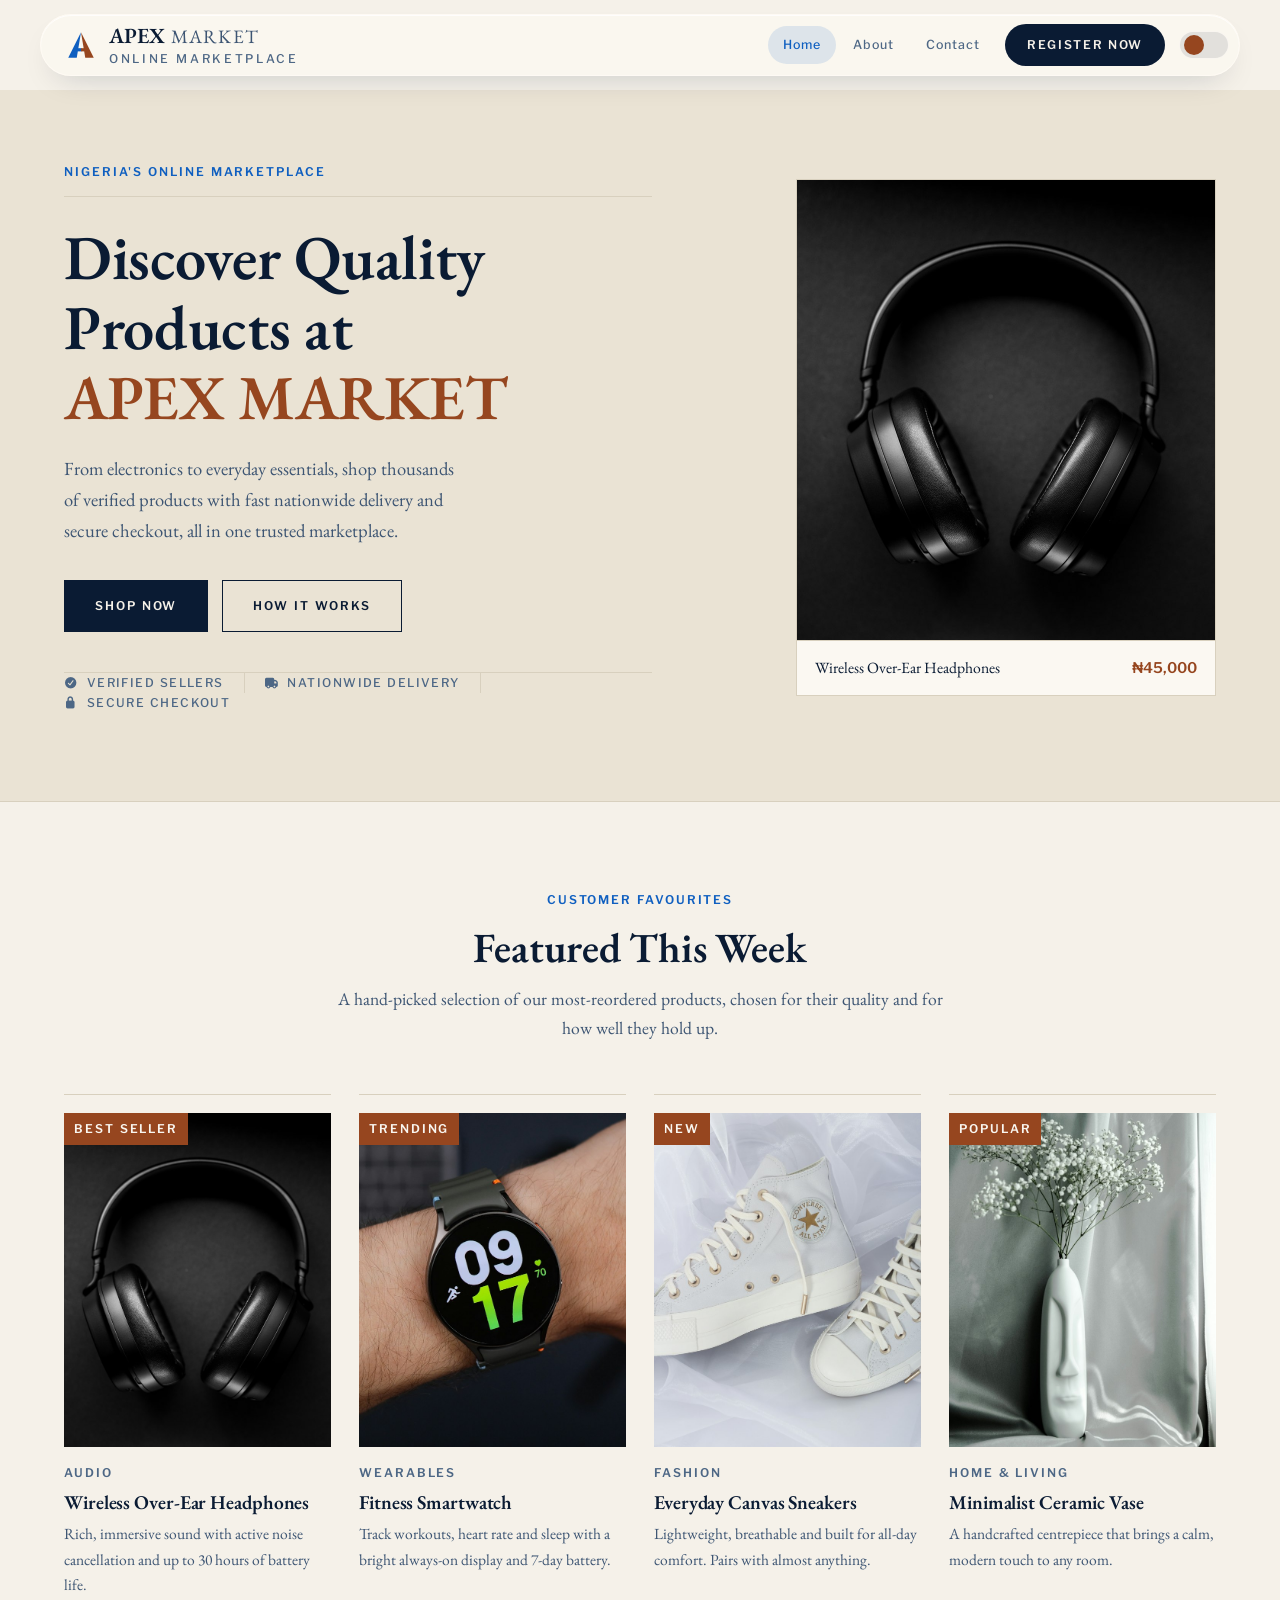
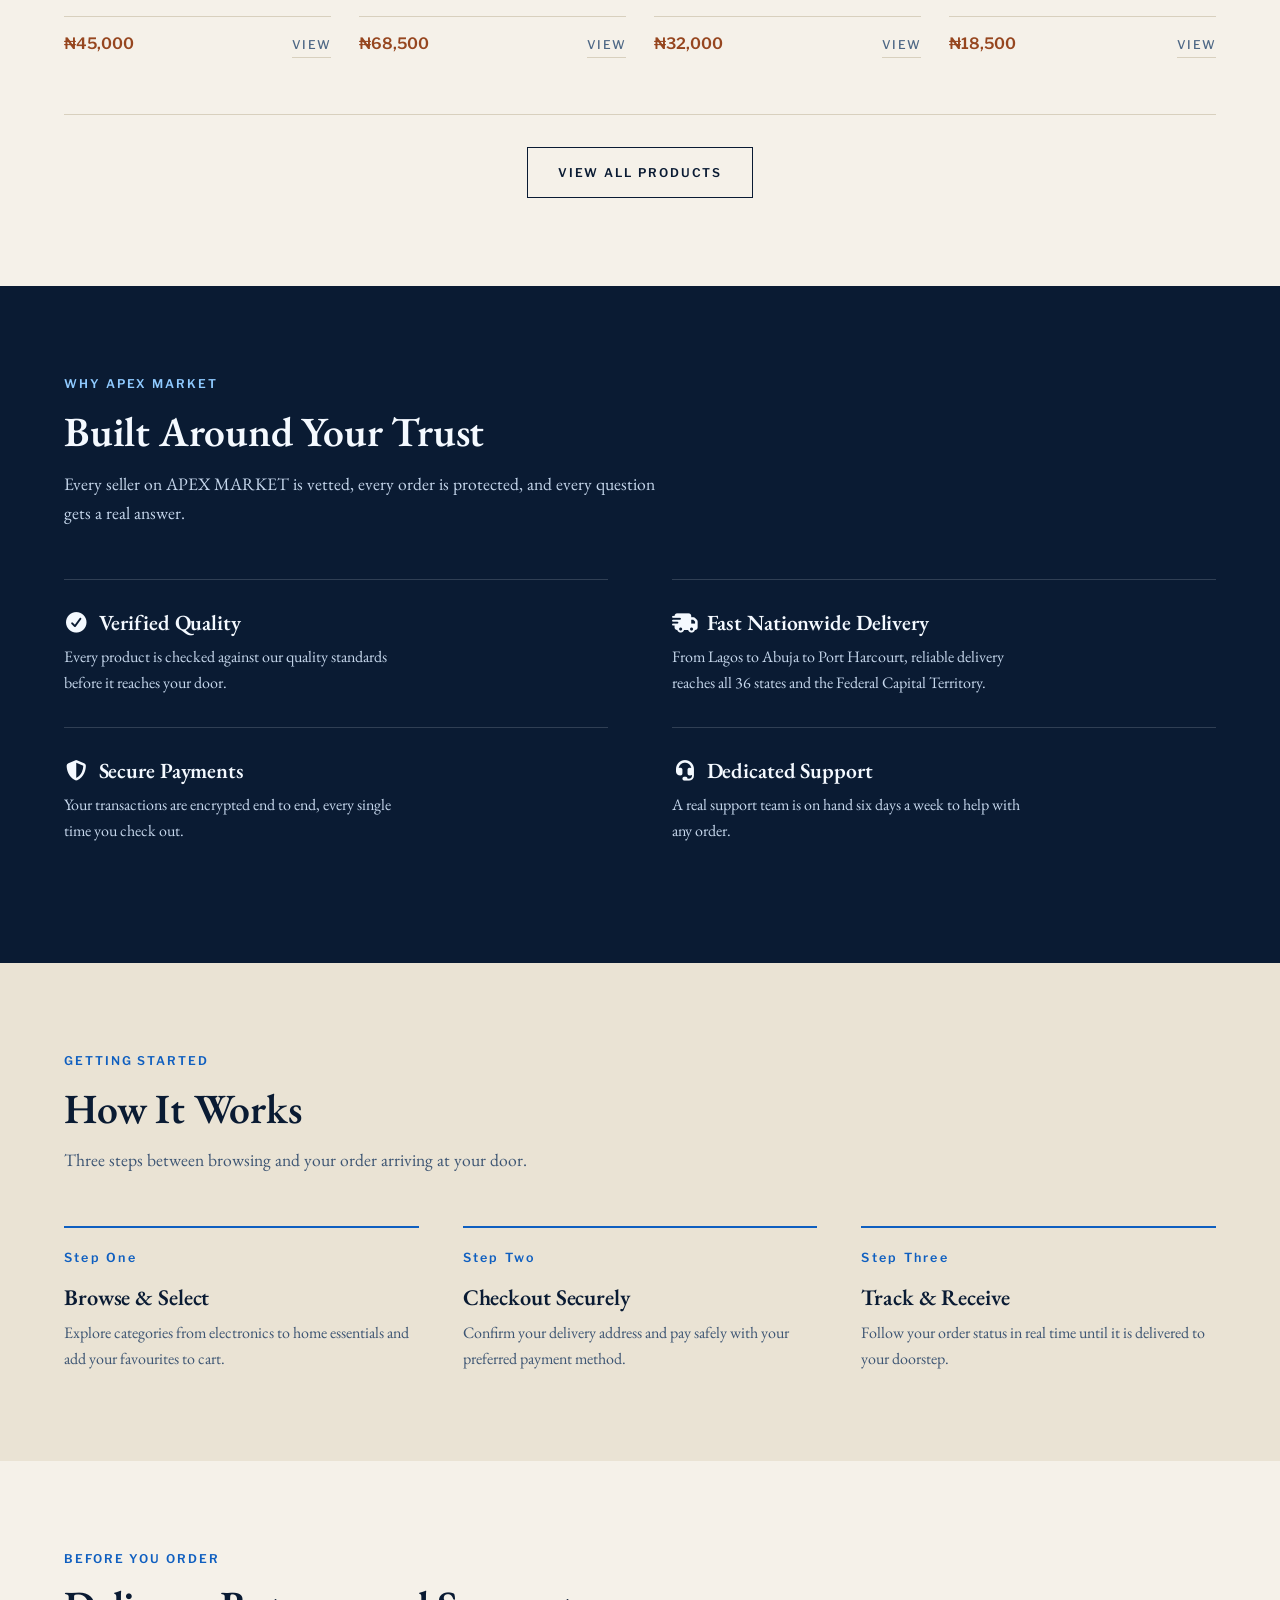
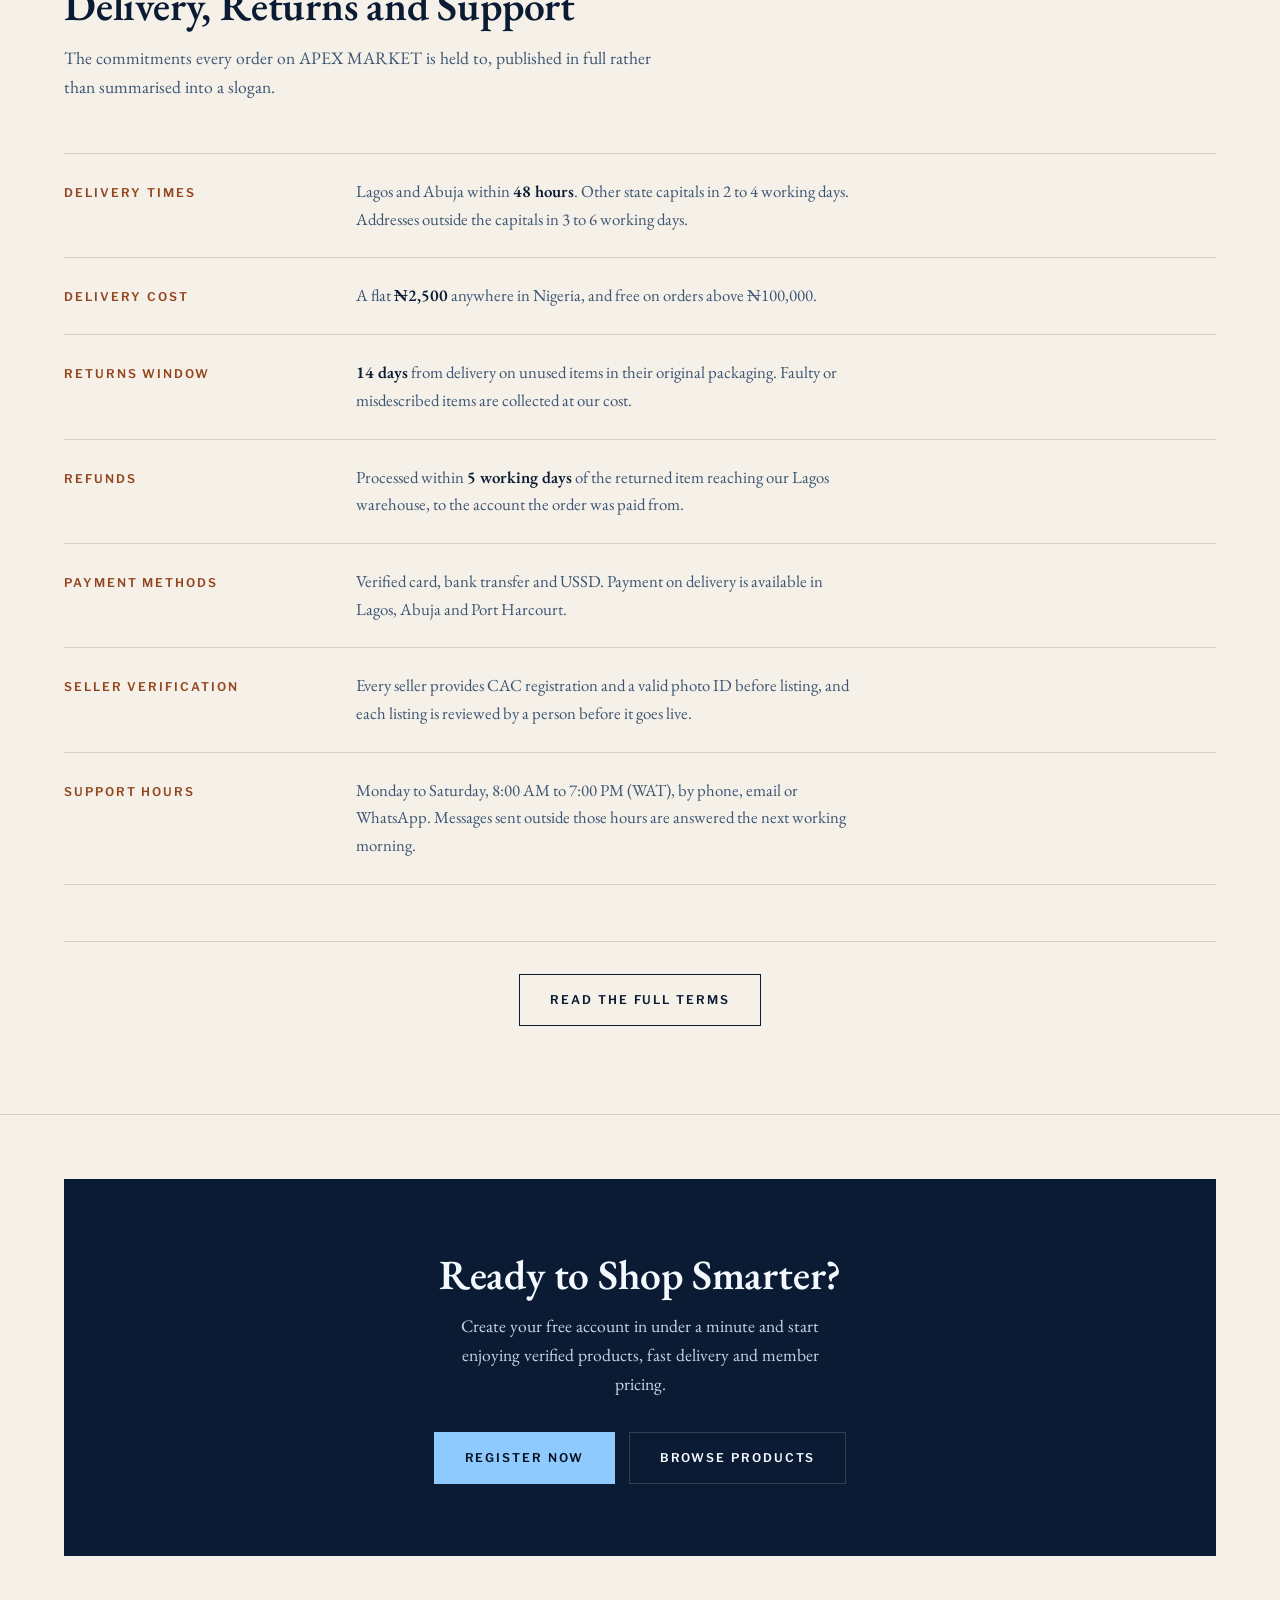
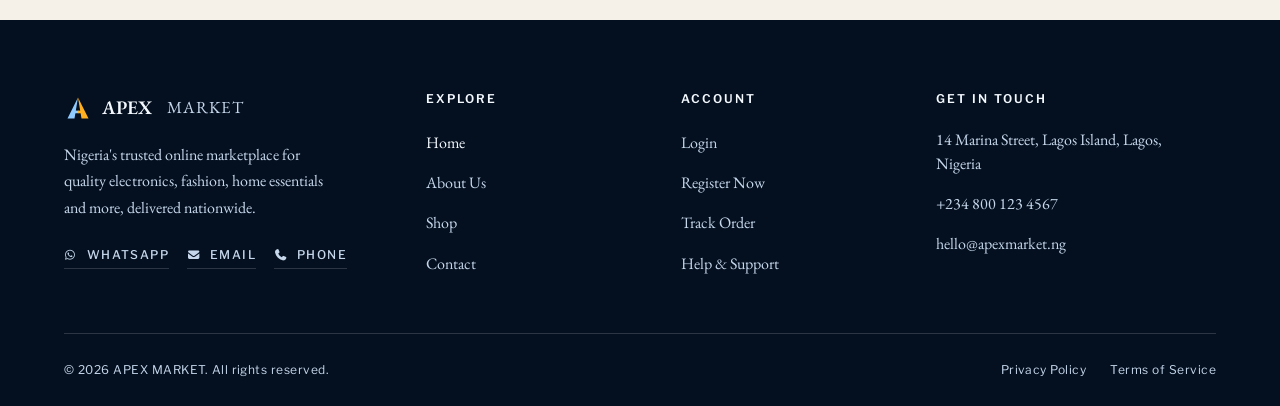
==== commit 5919232c: "Add Font Awesome icons Self-host Font Awesome Free (CSS webfont build, no JS) in vendor/ and use ico" ====
--- a/index.html
+++ b/index.html
@@ -55,6 +55,8 @@
   <link rel="apple-touch-icon" sizes="180x180" href="apple-touch-icon.png">
 
   <!-- Site stylesheet -->
+  <!-- Font Awesome icons (self-hosted) -->
+  <link rel="stylesheet" href="vendor/fontawesome/css/all.min.css">
   <link rel="stylesheet" href="style.css">
 </head>
 <body>
@@ -128,9 +130,9 @@
           </div>
 
           <ul class="hero-trust" role="list">
-            <li class="hero-trust-item">Verified Sellers</li>
-            <li class="hero-trust-item">Nationwide Delivery</li>
-            <li class="hero-trust-item">Secure Checkout</li>
+            <li class="hero-trust-item"><i class="fa-solid fa-circle-check" aria-hidden="true"></i> Verified Sellers</li>
+            <li class="hero-trust-item"><i class="fa-solid fa-truck" aria-hidden="true"></i> Nationwide Delivery</li>
+            <li class="hero-trust-item"><i class="fa-solid fa-lock" aria-hidden="true"></i> Secure Checkout</li>
           </ul>
         </div>
 
@@ -253,22 +255,22 @@
         <div class="features-grid">
 
           <div class="feature-card">
-            <h3 class="feature-title">Verified Quality</h3>
+            <h3 class="feature-title"><i class="fa-solid fa-circle-check" aria-hidden="true"></i> Verified Quality</h3>
             <p class="feature-text">Every product is checked against our quality standards before it reaches your door.</p>
           </div>
 
           <div class="feature-card">
-            <h3 class="feature-title">Fast Nationwide Delivery</h3>
+            <h3 class="feature-title"><i class="fa-solid fa-truck-fast" aria-hidden="true"></i> Fast Nationwide Delivery</h3>
             <p class="feature-text">From Lagos to Abuja to Port Harcourt, reliable delivery reaches all 36 states and the Federal Capital Territory.</p>
           </div>
 
           <div class="feature-card">
-            <h3 class="feature-title">Secure Payments</h3>
+            <h3 class="feature-title"><i class="fa-solid fa-shield-halved" aria-hidden="true"></i> Secure Payments</h3>
             <p class="feature-text">Your transactions are encrypted end to end, every single time you check out.</p>
           </div>
 
           <div class="feature-card">
-            <h3 class="feature-title">Dedicated Support</h3>
+            <h3 class="feature-title"><i class="fa-solid fa-headset" aria-hidden="true"></i> Dedicated Support</h3>
             <p class="feature-text">A real support team is on hand six days a week to help with any order.</p>
           </div>
 
@@ -408,9 +410,9 @@
                stood here was four social accounts that do not exist, linked
                to "#" on all seven pages. -->
           <nav class="footer-social" aria-label="Ways to reach us">
-            <a href="https://wa.me/2348001234567" class="footer-social-link">WhatsApp</a>
-            <a href="mailto:hello@apexmarket.ng" class="footer-social-link">Email</a>
-            <a href="tel:+2348001234567" class="footer-social-link">Phone</a>
+            <a href="https://wa.me/2348001234567" class="footer-social-link"><i class="fa-brands fa-whatsapp" aria-hidden="true"></i> WhatsApp</a>
+            <a href="mailto:hello@apexmarket.ng" class="footer-social-link"><i class="fa-solid fa-envelope" aria-hidden="true"></i> Email</a>
+            <a href="tel:+2348001234567" class="footer-social-link"><i class="fa-solid fa-phone" aria-hidden="true"></i> Phone</a>
           </nav>
         </div>
 
--- a/style.css
+++ b/style.css
@@ -1,34 +1,11 @@
 /* ==========================================================================
    APEX MARKET - MAIN STYLESHEET
    ==========================================================================
-   A print-catalogue treatment of an online marketplace, now in two
-   appearances. Plain HTML and CSS: there is no JavaScript anywhere in this
-   project, including the navigation menu and the light/dark switch.
-
-   The house rules this file follows, and the reasoning behind each:
-
-   · Two appearances, one set of tokens. Every colour is written once, as
-     light-dark(light value, dark value), and read from :root. The page
-     follows the operating system by default; the switch in the navbar
-     flips it to the opposite using :has(), with no script and no storage,
-     which is why the choice lasts for the page rather than the visit.
-   · Colour carries meaning, not decoration. Blue is interactive - links,
-     eyebrows, focus, form states. Clay and gold mark money and figures.
-     Navy is structure. Nothing is coloured only to be colourful, which is
-     the difference between a palette and a rainbow.
-   · Flat colour. No gradients, no radial "glow" blooms, no glowing
-     shadows. Depth comes from hairline rules and from bands of background
-     colour, the way it does on a printed page.
-   · Square corners, with one deliberate exception: the navigation bar is a
-     floating translucent pill. It is the only full radius and the only
-     backdrop blur in the file, and it sits on the control surface rather
-     than in the content.
-   · Two typefaces, no monospace. EB Garamond carries headings and body;
-     Libre Franklin (a Franklin Gothic revival) carries labels, buttons and
-     figures. A coder's monospace on a shopping price is costume.
-   · Hover changes colour, never geometry. Nothing lifts, scales or floats.
-   · Never #ffffff, never #000000. Paper has a temperature, and so does a
-     dark room.
+   Warm paper + navy + clay theme. HTML and CSS only, no JavaScript - the
+   mobile menu and the light/dark switch both use the checkbox hack.
+
+   Colours are set once as light-dark() custom properties on :root, so the
+   whole site follows the system theme and the navbar switch can flip it.
 
    TABLE OF CONTENTS
    1.  Design Tokens (palette, light/dark theme, type, layout)
@@ -59,28 +36,11 @@
    1. DESIGN TOKENS
    ========================================================================== */
 :root {
-  /* --- Raw palette -------------------------------------------------------
-     Two families. The blue family is the brand's own, carried over from
-     the earlier build of this site; the warm family is the paper and clay
-     this version introduced. Light uses warm ground with blue and clay
-     marks; dark uses the blue family's deepest navy as the ground, so the
-     two appearances are the same palette seen from opposite ends.
-
-     Only the two names below survive here. The other sixteen were declared
-     and then never read: every semantic token underneath wrote the same hex
-     out longhand instead of pointing at them, so editing --sky-700 changed
-     precisely nothing on screen. A palette that does not drive anything is
-     worse than no palette, because the next person to edit it believes it
-     does. The semantic tokens are the source of truth now.   --- */
-
+  /* --- Raw palette --- */
   --navy-900: #0a1b33;
   --navy-950: #04101f;
 
-  /* --- Theme -------------------------------------------------------------
-     color-scheme: light dark tells the browser to follow the system for
-     form controls and scrollbars, and it is also what light-dark() reads
-     to decide which of its two values to return. Flipping that one
-     property (see the switch rules below) flips every token at once. --- */
+  /* Follow the system theme for form controls, scrollbars and light-dark() */
   color-scheme: light dark;
 
   /* Grounds */
@@ -98,8 +58,7 @@
   --ink-soft: light-dark(#3d5573, #b9cce4); /* body copy               */
   --ink-mute: light-dark(#4d6785, #8aa3c2); /* meta, captions, labels  */
 
-  /* Ink on the inverted grounds. These read on navy in either appearance,
-     so they are the same in both and are written without light-dark(). */
+  /* Ink on the navy grounds - same in both themes */
   --on-invert: #f4f9ff;
   --on-invert-soft: #c6d7ec;
 
@@ -107,8 +66,7 @@
   --rule: light-dark(#d8d0be, rgba(148, 183, 224, 0.22));
   --rule-invert: rgba(244, 249, 255, 0.16);
 
-  /* Accents. Blue is the interactive colour; clay and gold are the
-     commercial ones - prices, figures, numerals. */
+  /* Accents - blue for links, clay/gold for prices and figures */
   --accent: light-dark(#0f5fc0, #8fcaff);
   --accent-strong: light-dark(#0a4691, #cfe6ff);
   --accent-on-invert: #8fcaff;
@@ -121,26 +79,12 @@
   --fill-hover: light-dark(#12294a, #55b1ff);
   --on-fill: light-dark(#f5f1e9, #04101f);
 
-  /* Catalogue badge - clay with light type by day, gold with dark type by
-     night, because a gold chip needs dark type to stay readable. */
+  /* Catalogue badge */
   --badge-bg: light-dark(#96461f, #ffb020);
   --badge-ink: light-dark(#f9f6f0, #04101f);
 
-  /* Glass, used by the navbar pill only (the mobile panel below takes an
-     opaque --surface-raised and borrows nothing but this edge and shadow).
-     The page scrolls underneath the pill, so whatever is behind it at any
-     moment sets the real contrast of the nav text.
-
-     0.88 was already an improvement on the 0.62 this started at, but it
-     still let 12% of the backdrop through, and 12% of a white product
-     photo is enough to matter: the muted nav ink composited to 4.30:1 in
-     the dark appearance and 4.16:1 in the light one, both under the 4.5:1
-     that 12px text needs. 0.94 cuts the bleed to 6% and carries every
-     on-glass colour - muted ink, the brand descriptor, and the accent on
-     the current page's pill - clear of 4.5:1 against a pure white or
-     pure black backdrop, which is the worst case there is rather than a
-     likely one. The blur and the saturate both survive; they are simply
-     doing their work through a narrower opening. */
+  /* Glass for the navbar pill. 0.94 opacity keeps the nav text readable
+     over whatever scrolls behind it (contrast stays above 4.5:1). */
   --glass: light-dark(rgba(250, 247, 240, 0.94), rgba(13, 34, 60, 0.94));
   --glass-edge: light-dark(rgba(255, 252, 246, 0.8), rgba(143, 202, 255, 0.2));
   --glass-sheen: light-dark(
@@ -150,10 +94,7 @@
   --glass-shadow: light-dark(rgba(10, 27, 51, 0.22), rgba(0, 0, 0, 0.55));
   --nav-active: light-dark(rgba(15, 95, 192, 0.12), rgba(143, 202, 255, 0.16));
 
-  /* Theme switch: the knob sits left in the light appearance and right in
-     the dark one. Its colour is a token like any other; its position is not
-     - light-dark() resolves only <color>, so the offset is set by the same
-     :has() rules that drive color-scheme (see below the switch styles). */
+  /* Theme switch colours (the knob position is set in the switch styles) */
   --switch-track: light-dark(rgba(10, 27, 51, 0.1), rgba(143, 202, 255, 0.16));
   --switch-knob: light-dark(#96461f, #dcecff);
 
@@ -161,36 +102,19 @@
   --focus-ring: light-dark(#0f5fc0, #8fcaff);
   --focus-ring-invert: #8fcaff;
 
-  /* --- Typography --------------------------------------------------------
-     EB Garamond does the reading; Libre Franklin does the labelling.
-     Nothing else. Weight, size and tracking carry the hierarchy that a
-     third or fourth family would otherwise be hired to carry.
-
-     Nothing in this file sits below 0.75rem / 12px. Twenty-four rules
-     used to, most of them at 0.70rem, and the ones that hurt were the
-     tracked uppercase labels: letter-spacing pulls the strokes apart at
-     exactly the size they can least afford it, and a 0.22em descriptor
-     at 11px is a row of initials rather than a word. The floor is a
-     floor, not a suggestion. Weight and tracking already carry the
-     hierarchy those missing pixels were being asked to carry, so the
-     whole cost of the change is a few pixels of label width.        --- */
+  /* --- Typography: EB Garamond for reading, Libre Franklin for labels --- */
   --font-serif: "EB Garamond", Garamond, Georgia, serif;
   --font-sans: "Libre Franklin", "Helvetica Neue", Helvetica, Arial, sans-serif;
 
-  /* --- Motion ------------------------------------------------------------
-     One duration, one easing, colour properties only.                 --- */
+  /* --- Motion --- */
   --transition: 0.15s ease;
 
-  /* --- Layout ------------------------------------------------------------*/
+  /* --- Layout --- */
   --container-width: 1200px;
   --header-height: 90px; /* 14px + 62px pill + 14px */
 }
 
-/* The manual override. Unchecked, the page follows the system; checked, it
-   takes the opposite appearance - which is the only behaviour a single
-   checkbox can offer, and the only one anybody actually wants from it.
-   Written against :root rather than body so the browser canvas, the
-   scrollbars and the form controls change with the rest. */
+/* Switch checked = flip to the opposite of the system theme */
 :root:has(.theme-switch-input:checked) {
   color-scheme: dark;
 }
@@ -201,10 +125,7 @@
   }
 }
 
-/* Browsers without light-dark() would otherwise get no colour at all, so
-   the light appearance is restored here as plain values. Anything this old
-   does not support :has() either, which is exactly right: it gets the
-   light page with no switch rather than a broken one. */
+/* Fallback for browsers without light-dark(): plain light-theme values */
 @supports not (color: light-dark(#000, #fff)) {
   :root {
     --surface: #f5f1e9;
@@ -265,10 +186,8 @@
   margin: 0;
 }
 
-/* Removing the bullets is a design decision; losing the list is not. Safari
-   with VoiceOver stops announcing "list, 4 items" once list-style is none,
-   so every <ul> carrying a class here also carries role="list" in the HTML
-   to put the semantics back. */
+/* Strip bullets on styled lists. The markup keeps role="list" so Safari +
+   VoiceOver still announces them as lists. */
 ul[class],
 ol[class] {
   list-style: none;
@@ -299,8 +218,7 @@
   text-decoration: none;
 }
 
-/* <address> is the correct element for the office address in the footer and
-   on the contact page; the browser's default italic is not wanted there. */
+/* Used for the footer and contact addresses - drop the default italic */
 address {
   font-style: normal;
 }
@@ -339,8 +257,7 @@
   color: var(--ink-soft);
 }
 
-/* Inline links inside running prose take the interactive blue and a real
-   underline, set off the baseline rather than hugging it. */
+/* Underlined blue links inside body copy */
 .legal-content a {
   color: var(--accent);
   text-decoration: underline;
@@ -388,7 +305,7 @@
   top: 16px;
 }
 
-/* One focus ring for the whole site. Square, like everything else. */
+/* Shared focus ring */
 a:focus-visible,
 button:focus-visible,
 input:focus-visible,
@@ -399,7 +316,7 @@
   outline: 2px solid var(--focus-ring);
   outline-offset: 3px;
 }
-/* On navy grounds the page ring can be too dark; the sky blue is not. */
+/* Lighter ring on the navy sections */
 .section-dark a:focus-visible,
 .cta-banner a:focus-visible,
 .footer a:focus-visible,
@@ -426,10 +343,7 @@
   padding-block: 64px;
 }
 
-/* The three grounds. Class names are unchanged from the previous build so
-   the markup did not have to be rewritten around them; what each one means
-   has changed. "White" is now the page ground, "light" the banded one, and
-   both of them follow the appearance the reader is in. */
+/* Section background variants */
 .section-white {
   background: var(--surface);
 }
@@ -448,16 +362,14 @@
   color: var(--on-invert-soft);
 }
 
-/* Consecutive paper sections would run together without a seam. */
+/* Divider between two same-colour sections */
 .section-white + .section-white {
   border-top: 1px solid var(--rule);
 }
 
 /* ==========================================================================
    5. SHARED TYPOGRAPHIC DEVICES
-   Small tracked capitals in the sans face are the workhorse label of this
-   design: they mark eyebrows, categories, table terms and figure captions.
-   Every one of them is this same specimen at a different colour.
+   Small tracked uppercase labels, reused for eyebrows, categories, etc.
    ========================================================================== */
 .hero-eyebrow,
 .section-eyebrow,
@@ -480,8 +392,7 @@
   text-transform: uppercase;
 }
 
-/* Figures - prices, statistics, phone numbers - are set in the sans face
-   with tabular figures so columns of them line up. */
+/* Prices and figures: sans face with tabular numerals so they line up */
 .product-price,
 .stat-number,
 .process-number,
@@ -491,11 +402,17 @@
   font-feature-settings: "tnum" 1;
 }
 
+/* Font Awesome icons sit inline with their label and take its colour */
+.footer-social-link i,
+.hero-trust-item i,
+.feature-title i,
+.contact-info-label i {
+  margin-right: 4px;
+  font-size: 0.95em;
+}
+
 /* ==========================================================================
    6. BUTTONS
-   Square, bordered, tracked capitals. The primary is a filled block of
-   ink by day and of brand blue by night; the secondary is the same block
-   drawn as an outline.
    ========================================================================== */
 .btn {
   display: inline-flex;
@@ -537,9 +454,7 @@
   width: 100%;
 }
 
-/* Inside the navy CTA block the light/dark relationship inverts, and the
-   filled button takes the sky blue rather than the page fill so it stays
-   the brightest thing in the block in either appearance. */
+/* On the navy CTA block the primary button uses the sky blue accent */
 .cta-banner .btn-primary {
   background: var(--accent-on-invert);
   color: var(--navy-950);
@@ -562,18 +477,14 @@
 
 /* ==========================================================================
    7. NAVBAR
-   A floating pill that the page scrolls underneath. The header keeps its
-   height in the flow, so nothing hides behind the bar, and it passes
-   pointer events through everywhere except the pill itself.
+   Floating pill that the page scrolls underneath.
    ========================================================================== */
 header {
   position: sticky;
   top: 0;
   z-index: 500;
   padding: 14px 24px;
-  /* The header keeps its full width so the pill can centre inside it, but
-     only the pill and the skip link should catch the pointer; everywhere
-     else the page underneath stays clickable. */
+  /* Let clicks through the header everywhere except the pill (see below) */
   pointer-events: none;
 }
 .skip-link,
@@ -587,31 +498,8 @@
   max-width: var(--container-width);
   margin-inline: auto;
   height: 62px;
-  /* The left padding is 24px because .container's padding-inline is 24px, and
-     that is the whole reason for the number.
-
-     Once the viewport is at least 1248px the pill's left edge and .container's
-     left edge are the same x: the pill is 1200px centred inside a header whose
-     content box is vw-48, which puts it at 24 + (vw-48-1200)/2, and that
-     reduces to (vw-1200)/2, which is exactly where the 1200px container
-     starts. Two boxes with the same left edge need the same inside padding for
-     their contents to line up, so the logo now sits on the same vertical as
-     every headline and paragraph below it. At 18px it sat 6px to their left.
-
-     Between 721px and 1247px the two edges genuinely diverge - the pill is
-     inset 24px by the header's padding while the container spans the full
-     width and holds its 24px inside - so in that band the logo is 24px right
-     of the text. Padding alone cannot close both cases, and the alternatives
-     both cost more than the misalignment: dropping the header's inline
-     padding lets the pill run to the screen edge, and shrinking the pill to
-     1152px fixes the edges only by putting the logo hard against its border.
-     The 1200px layout is drawn for wide screens, so the wide case is the one
-     that gets to be exact.
-
-     23 and not 24 because the pill has a 1px border and .container does not.
-     Padding is measured from inside the border, so 24px here would land the
-     logo one pixel past the text it is lining up with. Measured: 5.2px out
-     before, 0.8px out at 24px, 0 at 23px. */
+  /* 23px left padding (not 24) lines the logo up with .container's 24px,
+     allowing for the pill's 1px border */
   padding: 0 10px 0 23px;
   display: flex;
   align-items: center;
@@ -641,21 +529,8 @@
 .logo-mark {
   flex-shrink: 0;
 }
-/* The mark is a geometric letter "A" built from plain shapes - two legs and a
-   crossbar - so the icon and the brand name are the same letterform.
-
-   The crossbar carries the leg classes rather than one of its own. It is drawn
-   as two rects, each continuing its own leg's colour, so it cannot drift from
-   the legs in any context: the footer's inverted fills below apply to it for
-   free, and no third rule is needed anywhere.
-
-   It used to be cut in the ground colour instead of painted, which meant it
-   had to be told which ground it was sitting on, and that cost a rule here for
-   --surface, one in the footer for --surface-invert-deep and one in the auth
-   card for --surface-raised. It also did not work: the legs only meet at the
-   apex, so a bar in the ground colour painted ground onto ground across the
-   gap and merely notched the legs' inner edges, leaving the mark reading as a
-   triangle rather than a letter. */
+/* The "A" logo is two coloured legs plus a crossbar. The crossbar reuses the
+   leg classes so it always matches their colour, including in the footer. */
 .logo-mark-a-left {
   fill: var(--accent);
 }
@@ -677,8 +552,7 @@
   color: var(--ink-mute);
   margin-top: 6px;
 }
-/* "APEX" carries the weight of the wordmark; "MARKET" sits beside it as a
-   lighter, letter-spaced descriptor rather than matching it stroke for stroke. */
+/* "APEX" is the heavy word; "MARKET" is a lighter tracked descriptor */
 .brand-word-apex {
   font-weight: 600;
 }
@@ -717,8 +591,7 @@
   color: var(--ink);
 }
 
-/* The current page is marked by tinting its own pill, not by animating a
-   rule in from one side. */
+/* Current page gets a tinted pill */
 .navbar-link[aria-current="page"] {
   color: var(--accent);
   background: var(--nav-active);
@@ -740,12 +613,8 @@
   color: var(--on-fill);
 }
 
-/* Theme switch (checkbox hack - no JavaScript).
-   The input carries the accessible name and stays in the tab order; the
-   label is the visible track, and the knob is its ::after. The knob's
-   colour comes from a token; its position comes from the :has() rules
-   below, so the control reports the current appearance without a line of
-   script. ---------------------------------------------------------------- */
+/* Theme switch (checkbox hack, no JS). The hidden input is the real,
+   focusable control; the label is the track and the knob is its ::after. */
 .theme-switch-wrap {
   display: inline-flex;
   align-items: center;
@@ -787,15 +656,9 @@
     background-color var(--transition);
 }
 
-/* The knob's travel mirrors the color-scheme rules at the top of this file
-   exactly: right in the dark appearance, left in the light one. It cannot
-   ride on a token the way its colour does, because light-dark() resolves
-   only <color> - a length inside it makes the whole declaration invalid and
-   the knob never leaves its start position. Measuring the offset from 100%
-   keeps it symmetric when the mobile rules shrink the control.
-   Gated on light-dark() so the fallback above keeps the promise it makes:
-   where the colours cannot invert, the knob stays where it started rather
-   than sliding across a page that never changed appearance. */
+/* Knob position: right in dark, left in light, mirroring the color-scheme
+   rules above. It can't be a token because light-dark() only takes colours.
+   Gated on light-dark() so the fallback theme leaves the knob put. */
 @supports (color: light-dark(#000, #fff)) {
   :root:has(.theme-switch-input:checked) .theme-switch::after {
     left: calc(100% - var(--knob-size) - var(--knob-inset));
@@ -811,10 +674,8 @@
   }
 }
 
-/* Mobile toggle (checkbox hack - no JavaScript required).
-   The checkbox stays real and focusable so it is reachable by keyboard and
-   announced by screen readers; the label beneath is decorative and only
-   draws the three bars. Both are hidden on desktop. ---------------------- */
+/* Mobile menu toggle (checkbox hack, no JS). Real focusable checkbox plus a
+   label that draws the three bars. Both hidden on desktop. */
 .nav-toggle-input {
   display: none;
 }
@@ -857,7 +718,7 @@
   align-items: center;
 }
 
-/* Eyebrow: a tracked label sitting on a short rule, not a coloured pill. */
+/* Eyebrow label on a short underline */
 .hero-eyebrow {
   display: block;
   font-size: 0.75rem;
@@ -871,9 +732,7 @@
   margin-bottom: 22px;
   max-width: 14ch;
 }
-/* The brand run inside the headline takes the accent colour flat. Clipping
-   a gradient into text is the single most recognisable template flourish
-   there is, so the accent is simply the accent. */
+/* Accent word in the headline */
 .hero-title .accent {
   color: var(--warm);
 }
@@ -892,8 +751,7 @@
   margin-bottom: 40px;
 }
 
-/* Trust marks set as a rule-separated row of tracked capitals rather than
-   an icon beside each claim. */
+/* Trust marks: a row of tracked capitals separated by rules */
 .hero-trust {
   display: flex;
   flex-wrap: wrap;
@@ -917,8 +775,7 @@
   border-right: none;
 }
 
-/* Hero visual: one product, squared off, with a plain caption beneath it
-   instead of a frosted tag floating over the image. ---------------------- */
+/* Hero visual: one product image with a caption below it */
 .hero-visual {
   display: flex;
   justify-content: flex-end;
@@ -984,9 +841,6 @@
 
 /* ==========================================================================
    10. PRODUCT GRID
-   Catalogue entries, not cards: no border box, no shadow, no lift. A rule
-   across the top of each column does the separating, the way a printed
-   price list would.
    ========================================================================== */
 .product-grid {
   display: grid;
@@ -1064,7 +918,7 @@
   color: var(--warm);
 }
 
-/* A text link with a rule under it, not an outlined chip with an arrow. */
+/* Underlined text link */
 .product-link {
   font-family: var(--font-sans);
   font-size: 0.75rem;
@@ -1092,9 +946,6 @@
 
 /* ==========================================================================
    11. REASONS LIST ("Why APEX MARKET")
-   Four claims in two columns, each opened by a rule. Previously these were
-   four bordered cards in a row, each with a tinted icon tile - the exact
-   shape every template ships with.
    ========================================================================== */
 .features-grid {
   display: grid;
@@ -1119,10 +970,6 @@
 
 /* ==========================================================================
    12. NUMBERED PROCESS ("How it works")
-   A genuine ordered sequence, so it keeps its three columns. The numerals
-   are set large and solid rather than outlined in a stroke colour, and the
-   rule that opens each step is the interactive blue: this is the one block
-   on the page that describes an action.
    ========================================================================== */
 .process-list {
   display: grid;
@@ -1154,10 +1001,7 @@
 
 /* ==========================================================================
    13. SPECIFICATION LIST
-   Delivery windows, returns, payment and support hours, set as a plain
-   two-column table of facts. This block replaced three invented customer
-   testimonials: five stars and a set of initials in a circle prove
-   nothing, where a published returns window is checkable.
+   Delivery, returns, payment and support facts in a two-column table.
    ========================================================================== */
 .spec-list {
   border-top: 1px solid var(--rule);
@@ -1221,9 +1065,7 @@
   color: var(--on-invert-soft);
   padding-top: 72px;
 }
-/* On the dark ground the legs take their standing-on-navy values, so the same
-   SVG reads correctly on both surfaces. The crossbar needs no rule of its own
-   here: it carries the leg classes, so these two lines already cover it. */
+/* Lighter logo fills on the dark footer */
 .footer .logo-mark-a-left {
   fill: var(--accent-on-invert);
 }
@@ -1260,7 +1102,7 @@
   margin-bottom: 24px;
 }
 
-/* Named links, not a row of glyph-filled circles. */
+/* Text links for social */
 .footer-social {
   display: flex;
   flex-wrap: wrap;
@@ -1376,8 +1218,7 @@
   font-size: 1.16rem;
 }
 
-/* Mission & vision: two columns of prose divided by a rule, not two
-   rounded panels each carrying a tinted icon tile. */
+/* Mission & vision: two columns */
 .mv-grid {
   display: grid;
   grid-template-columns: 1fr 1fr;
@@ -1425,16 +1266,10 @@
   margin-bottom: 16px;
   font-size: 1.05rem;
 }
-/* The same trap as .contact-info-item above and .shop-grid below: :last-child
-   matches the last element among its siblings, not the last p. It is right
-   today only because the story column happens to end on a paragraph. Add a
-   pull quote, a byline or a "read more" after it and the final paragraph
-   quietly takes its 16px back.
-
-   :not(:has(~ p)) says what was meant: the paragraph with no paragraph after
-   it. Kept as a separate rule rather than folded into a selector list with the
-   line above, because CSS drops an entire list when any selector in it fails to
-   parse - the fuller note is on .shop-grid. */
+/* No bottom margin on the last paragraph. :not(:has(~ p)) targets the last
+   actual p (not just the last child); the :last-child line is a fallback for
+   older browsers. Kept as two rules so a browser that can't parse :has()
+   still applies the first. */
 .story-content p:last-child {
   margin-bottom: 0;
 }
@@ -1508,11 +1343,7 @@
   margin-bottom: 30px;
 }
 
-/* The row spaces itself from what follows it. A grid item's margin adds to
-   its track rather than collapsing into it, so while the fields inside did
-   that spacing the gap below the row was really the leftover margin of
-   whichever field still had one - and it disappeared when the row stacked
-   into a single column. */
+/* The row owns the spacing below it, so it still works when it stacks */
 .form-row {
   display: grid;
   grid-template-columns: 1fr 1fr;
@@ -1523,16 +1354,11 @@
 .form-group {
   margin-bottom: 22px;
 }
-/* Inside a row the gap does this, in both the two-column and the stacked
-   arrangement. */
+/* Inside a row the grid gap handles spacing instead */
 .form-row .form-group {
   margin-bottom: 0;
 }
-/* The full-width submit button carries its own space above it (see below),
-   so the field it follows gives up its margin instead of adding to it.
-   Keyed to the button rather than to position: the last child of these
-   forms is the button, and the last div is not always a field - on the
-   login form it is the "remember me" row, which has margins of its own. */
+/* Drop the margin on the field right before a full-width submit button */
 .form-group:has(+ .btn-block) {
   margin-bottom: 0;
 }
@@ -1580,8 +1406,7 @@
   min-height: 150px;
 }
 
-/* The contact form's submit button spans the form, so it needs a little
-   more breathing room above it than a form-group's own margin gives. */
+/* Extra space above the full-width submit button */
 .contact-form .btn-block,
 .auth-card .btn-block {
   margin-top: 28px;
@@ -1601,21 +1426,7 @@
   margin-bottom: 30px;
 }
 
-/* A rule above every item except the first, expressed as "every item that has
-   an item before it" rather than as "all of them, minus the first one".
-
-   The subtraction form was .contact-info-item:first-of-type, and it did not
-   mean what it appeared to. :first-of-type matches the first div among its
-   siblings; the class plays no part in choosing which element it lands on. It
-   was right only because this card happens to open with an h2 and a p, neither
-   of which is a div. Wrap the items, or put a notice above them, and the first
-   item silently takes back a border and 18px of padding.
-
-   ~ rather than the :has() used on .shop-grid because the two shapes are not
-   the same. "All but the first" is a plain sibling combinator and needs nothing
-   modern; only "the last one" forces :has(), since CSS cannot look backwards.
-   This form also survives an element being inserted between two items, which
-   the adjacent + would not. */
+/* Rule above every item except the first ("any item preceded by an item") */
 .contact-info-item {
   padding-bottom: 18px;
 }
@@ -1641,8 +1452,7 @@
   color: var(--accent-on-invert);
 }
 
-/* The label sits inside the item too, so it has to win back its own size
-   and colour from the rule above. */
+/* Reset the label's size and colour inside an item */
 .contact-info-item .contact-info-label {
   color: var(--accent-on-invert);
   font-size: 0.75rem;
@@ -1656,11 +1466,7 @@
   background: var(--surface-alt);
 }
 
-/* The address layer sits underneath the frame. A loaded map paints over it
-   completely; a map that is blocked, offline or still on its way leaves the
-   address showing, because the embed renders transparent until it has
-   something to draw. The aspect-ratio holds the slot either way, so the
-   page never jumps when the map does arrive. */
+/* Address shows behind the map iframe, so it's visible if the map fails */
 .map-fallback {
   position: absolute;
   inset: 0;
@@ -1687,14 +1493,11 @@
   width: 100%;
   height: 100%;
   border: 0;
-  /* The embed arrives in Google's own colours, which are louder than
-     anything else on the page; muting it slightly settles it into the
-     spread without hiding any detail. */
+  /* Mute the map's colours a little to fit the page */
   filter: saturate(0.72) contrast(0.96);
 }
 
-/* Kept outside the frame so it stays clickable even when the iframe is
-   present but blank and swallowing the pointer. */
+/* Sits outside the map frame so it stays clickable */
 .map-caption {
   margin-top: 14px;
   font-size: 0.75rem;
@@ -1799,11 +1602,7 @@
   font-size: 0.98rem;
   color: var(--ink-soft);
 }
-/* The note is the only prose inside the card, so its link has to look like
-   one. Everything else in here is form furniture carrying rules of its own,
-   and the base `a { color: inherit; text-decoration: none }` would otherwise
-   hide the way across to the other auth page entirely. Same treatment the
-   legal pages give their links. */
+/* Underline the link in the footer note so it reads as a link */
 .auth-footer-note a {
   color: var(--accent);
   text-decoration: underline;
@@ -1890,27 +1689,9 @@
   gap: 36px 28px;
   margin-bottom: 72px;
 }
-/* The 72px above is the gap between a grid and the next category heading, so
-   the last grid has to give it back or the section ends on that 72 plus its
-   own 76px of padding.
-
-   :last-of-type is not what it looks like. It matches the last div among its
-   siblings, not the last .shop-grid - the class plays no part in choosing
-   which element it lands on. It is correct today only because the last grid
-   happens to also be the last thing inside .container. Put anything after it
-   - a pagination row, a load-more, a footnote about stock - and it silently
-   stops matching, the 72px comes back, and nothing in the markup says why.
-
-   :not(:has(~ .shop-grid)) says what was actually meant: the grid with no
-   grid after it. That holds however the section is added to later.
-
-   Both are kept, and they cannot be folded into one selector list, because
-   CSS drops an entire list when any selector in it fails to parse - pairing
-   them would take the fallback down in exactly the browsers that need it.
-   :has() is Chrome 105, Safari 15.4 and Firefox 121, so it is available
-   earlier than the light-dark() this stylesheet leans on throughout, bar one
-   Firefox version. A browser with neither falls back to :last-of-type and is
-   no worse off than it is today. */
+/* Drop the bottom margin on the last grid. :not(:has(~ .shop-grid)) targets
+   the last actual .shop-grid; :last-of-type is the older-browser fallback.
+   Kept as two rules so browsers that can't parse :has() still get the first. */
 .shop-grid:last-of-type {
   margin-bottom: 0;
 }
@@ -1920,8 +1701,6 @@
 
 /* ==========================================================================
    20. LEGAL PAGES (privacy, terms)
-   A single measured column of running prose. Legal copy is read, not
-   scanned, so it gets a text column and nothing else.
    ========================================================================== */
 .legal-content {
   max-width: 68ch;
@@ -1971,8 +1750,7 @@
   padding-left: 22px;
   margin-bottom: 10px;
 }
-/* An en dash marks each item. A green tick would be a decoration
-   pretending to be a verification. */
+/* En dash as the list marker */
 .legal-content li::before {
   content: "–";
   position: absolute;
@@ -2055,14 +1833,9 @@
 }
 
 /* ---- Mobile ( <= 720px ) -----------------------------------------------
-   The pill keeps the brand, the theme switch and the menu button; the
-   links drop into a second pill below it, drawn from the same glass. ---- */
+   Nav links drop into a panel below the pill. ---- */
 @media (max-width: 720px) {
-  /* The header shrinks here - 12px padding, a 58px pill, 12px again - so the
-     90px declared at the top of the file is 8px too tall from this width
-     down. The token feeds scroll-padding-top and the auth page's min-height,
-     so leaving it stale made every anchor jump overshoot by exactly that
-     much. Redeclared rather than recalculated, to keep it greppable. */
+  /* Header is shorter here, so update the token that anchor scrolling uses */
   :root {
     --header-height: 82px;
   } /* 12px + 58px pill + 12px */
@@ -2074,12 +1847,7 @@
   header {
     padding: 12px 16px;
   }
-  /* 16px of header padding, plus the pill's 1px border, plus 7px inside it
-     puts the logo on 24px, which is where .container's padding-inline puts
-     every heading and paragraph on this breakpoint. Below 720px the container
-     spans the full viewport, so that sum is the alignment and it is exact
-     here - unlike the desktop rule above, which can only be exact on one
-     side of 1248px. */
+  /* 7px left padding + border lines the logo up with the 24px body gutter */
   .navbar-container {
     height: 58px;
     padding: 0 8px 0 7px;
@@ -2097,20 +1865,13 @@
     padding-inline: 10px;
     border-radius: 26px;
     border: 1px solid transparent;
-    /* The bar is translucent because nothing has to be read through it.
-       The panel is not: four links over a photograph need an opaque
-       ground, so this one only borrows the pill's edge and shadow. */
+    /* Opaque panel so the links stay readable over the page */
     background: var(--surface-raised);
     max-height: 0;
     overflow: hidden;
     opacity: 0;
-    /* Collapsed to nothing is not the same as gone: a zero-height clipped
-       panel still hands its four links to the keyboard and the screen
-       reader, so a closed menu spends four tab stops on invisible targets.
-       visibility takes them out of the tree. It animates in discrete steps
-       that hold the old value for the whole duration, so naming it here
-       keeps the panel on screen while it collapses and hides it only once
-       that has finished - on the way open it applies at once. */
+    /* visibility hidden keeps the closed menu's links out of the tab order,
+       and its delayed transition lets the panel finish collapsing first */
     visibility: hidden;
     transition:
       max-height 0.3s ease,
@@ -2243,8 +2004,7 @@
   }
 }
 
-/* The brand descriptor and the wordmark's second word are the first things
-   to go when the pill runs out of room. */
+/* Hide the "MARKET" descriptor once the pill gets tight */
 @media (max-width: 420px) {
   .navbar-brand-text small {
     display: none;
@@ -2254,14 +2014,7 @@
   }
 }
 
-/* The theme switch is pinned 100px in from the pill's right edge to clear
-   the menu button, and the brand does not shrink - it is a wordmark, not a
-   sentence, so it cannot negotiate for that space and would simply cross
-   into the switch. Full wordmark plus mark is about 179px, and the room
-   left for it is the viewport less 154px of chrome, so the two collide
-   below roughly 333px. Under that the second word goes, which is what the
-   note above has always promised: "APEX" beside the mark still reads as the
-   brand, and a switch sitting on top of the "T" does not. */
+/* On the narrowest screens drop the second brand word so it clears the switch */
 @media (max-width: 340px) {
   .brand-word-market {
     display: none;
@@ -2270,8 +2023,6 @@
 
 /* ==========================================================================
    22. REDUCED MOTION
-   Respect the user's OS-level preference to minimise animation. There is
-   very little left to suppress, which is itself the point.
    ========================================================================== */
 @media (prefers-reduced-motion: reduce) {
   html {
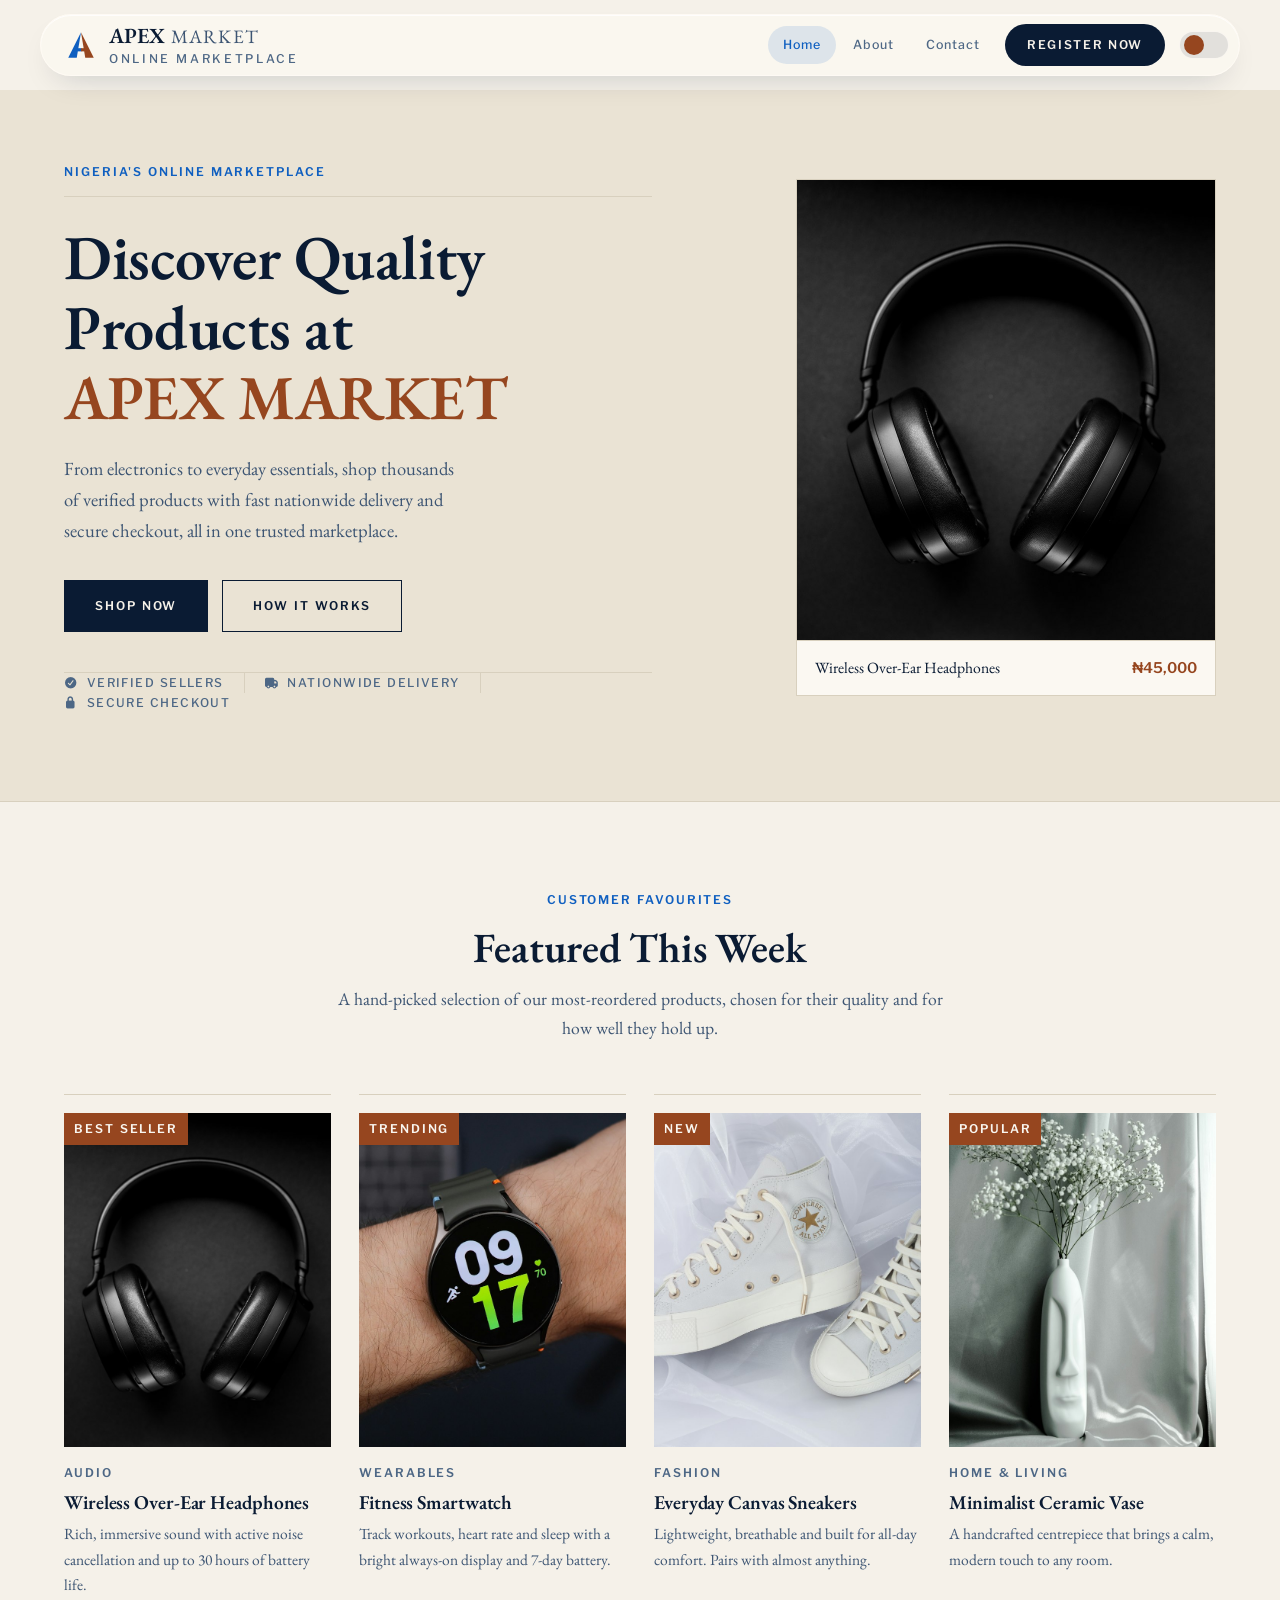
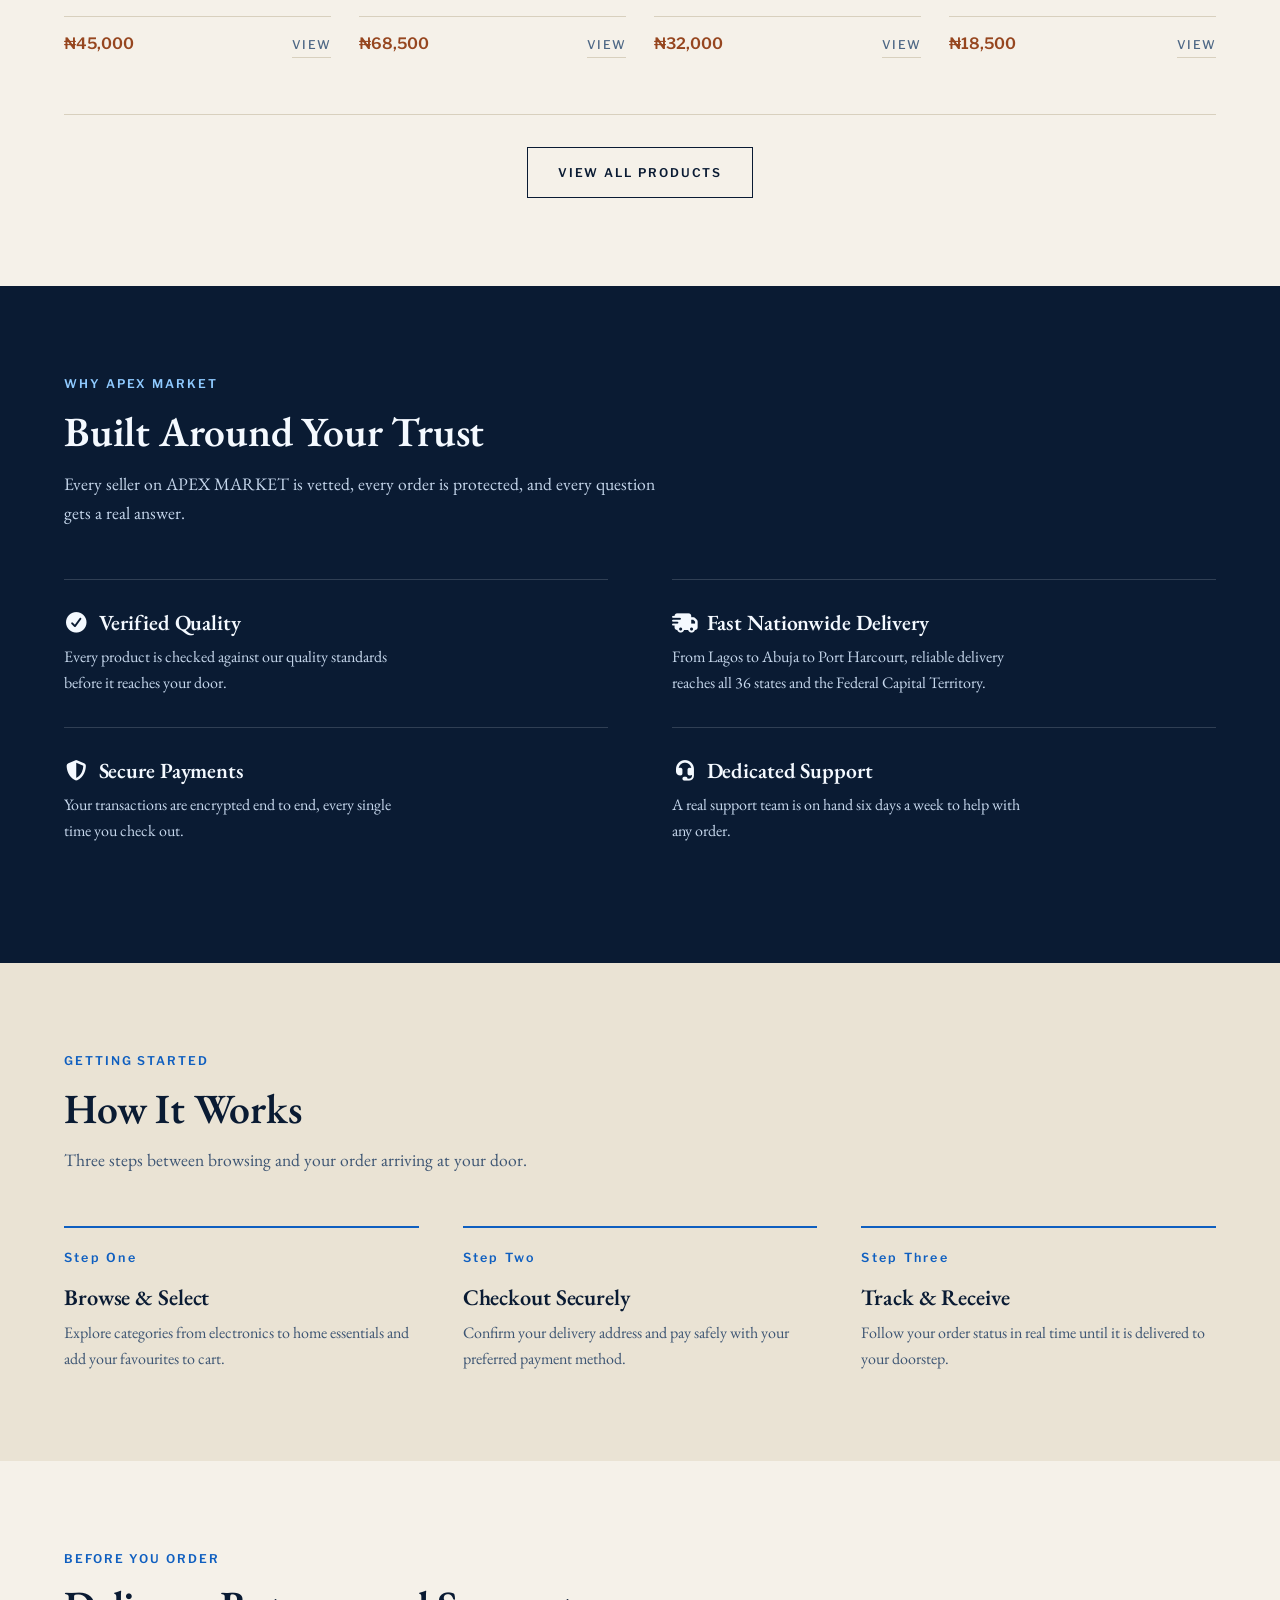
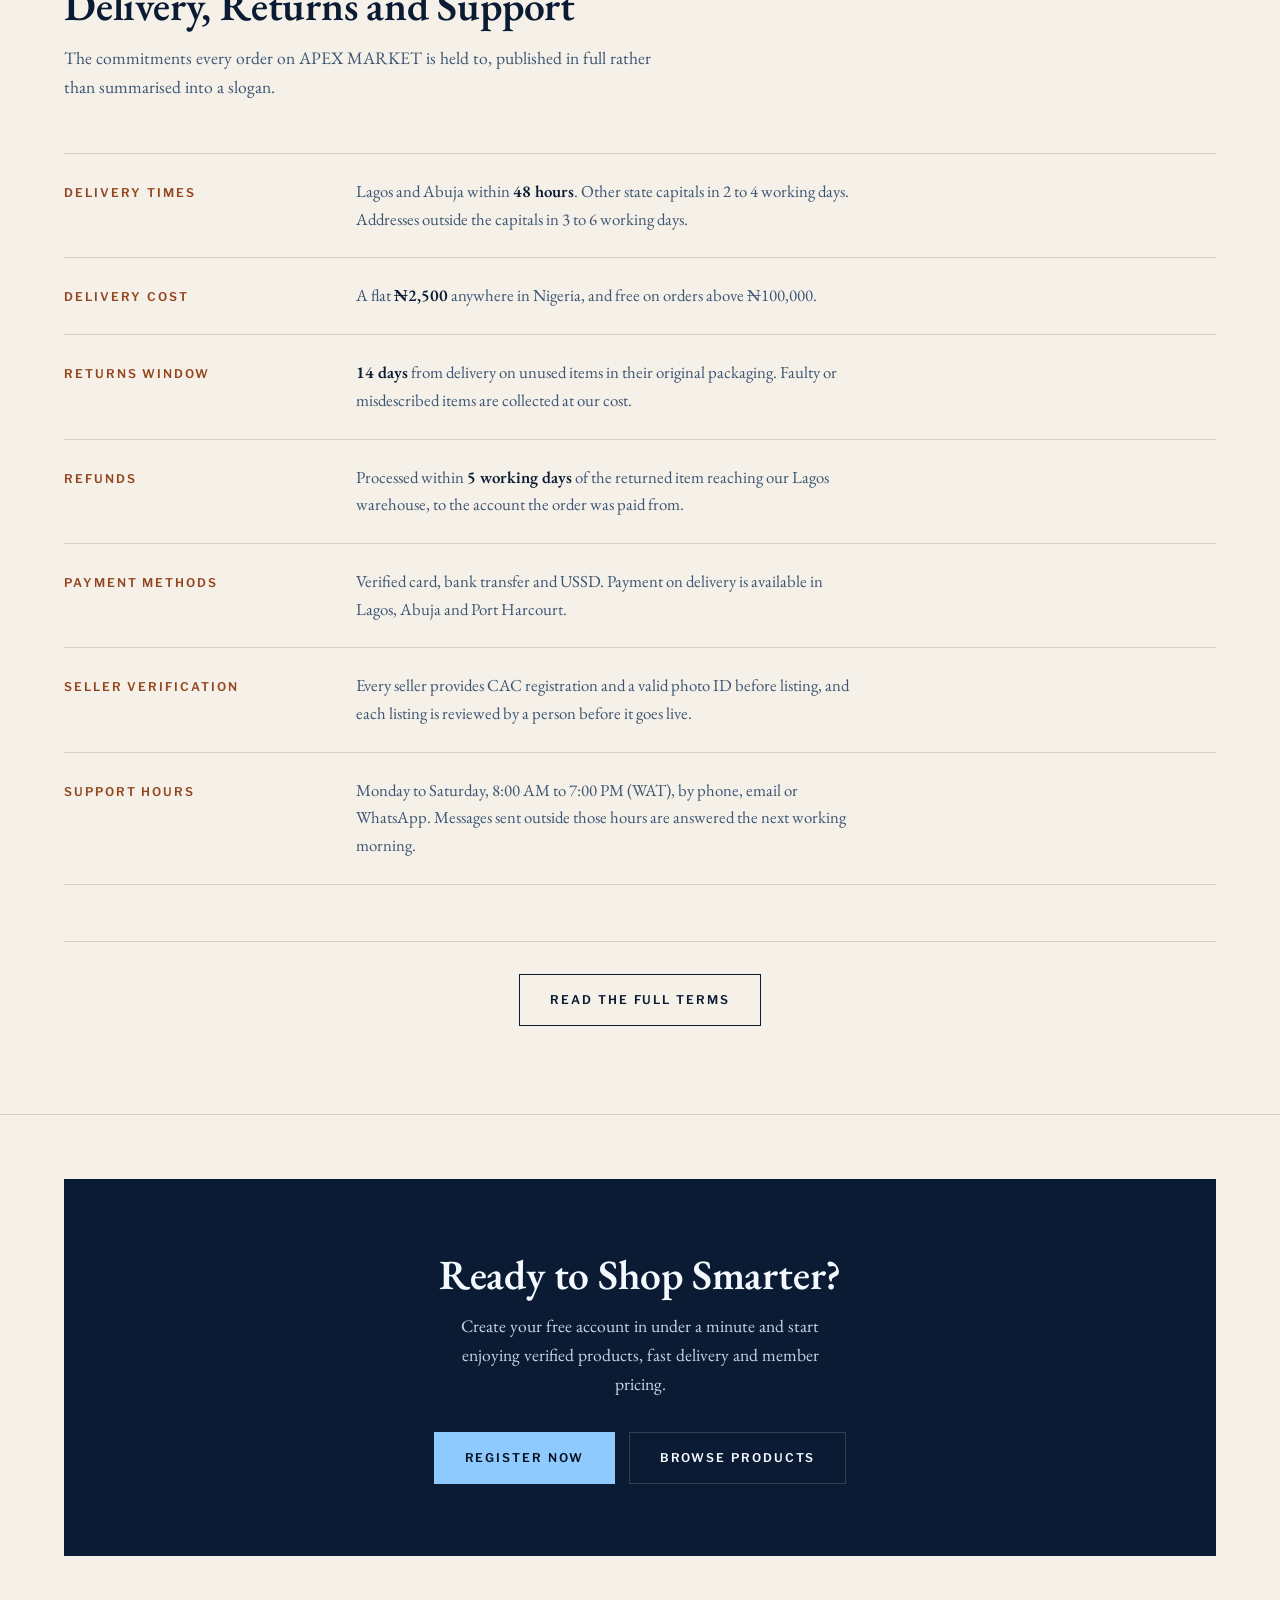
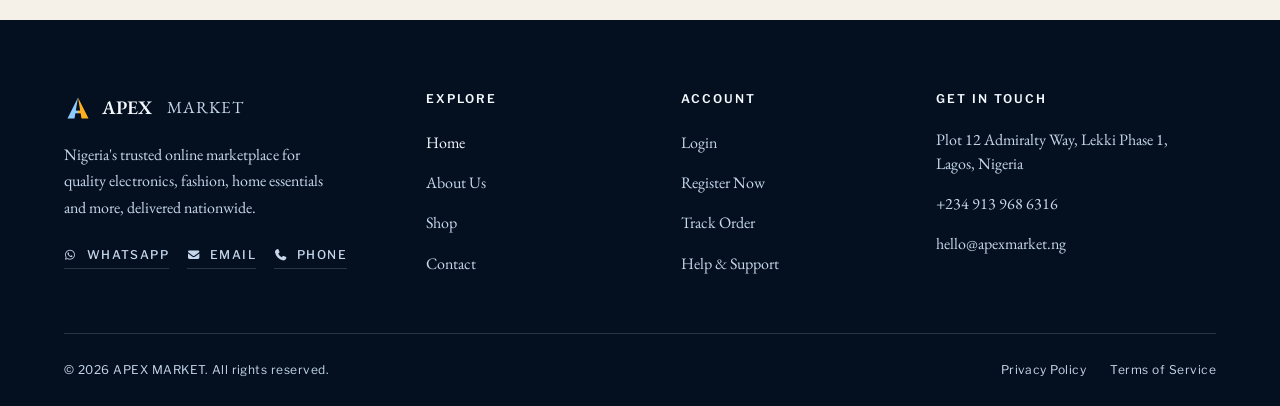
==== commit 9b01bd50: "Update contact details" ====
--- a/index.html
+++ b/index.html
@@ -410,9 +410,9 @@
                stood here was four social accounts that do not exist, linked
                to "#" on all seven pages. -->
           <nav class="footer-social" aria-label="Ways to reach us">
-            <a href="https://wa.me/2348001234567" class="footer-social-link"><i class="fa-brands fa-whatsapp" aria-hidden="true"></i> WhatsApp</a>
+            <a href="https://wa.me/2349139686316" class="footer-social-link"><i class="fa-brands fa-whatsapp" aria-hidden="true"></i> WhatsApp</a>
             <a href="mailto:hello@apexmarket.ng" class="footer-social-link"><i class="fa-solid fa-envelope" aria-hidden="true"></i> Email</a>
-            <a href="tel:+2348001234567" class="footer-social-link"><i class="fa-solid fa-phone" aria-hidden="true"></i> Phone</a>
+            <a href="tel:+2349139686316" class="footer-social-link"><i class="fa-solid fa-phone" aria-hidden="true"></i> Phone</a>
           </nav>
         </div>
 
@@ -438,8 +438,8 @@
 
         <div>
           <h3 class="footer-heading">Get in Touch</h3>
-          <address class="footer-contact-item">14 Marina Street, Lagos Island, Lagos, Nigeria</address>
-          <div class="footer-contact-item"><a href="tel:+2348001234567">+234 800 123 4567</a></div>
+          <address class="footer-contact-item">Plot 12 Admiralty Way, Lekki Phase 1, Lagos, Nigeria</address>
+          <div class="footer-contact-item"><a href="tel:+2349139686316">+234 913 968 6316</a></div>
           <div class="footer-contact-item"><a href="mailto:hello@apexmarket.ng">hello@apexmarket.ng</a></div>
         </div>
 
